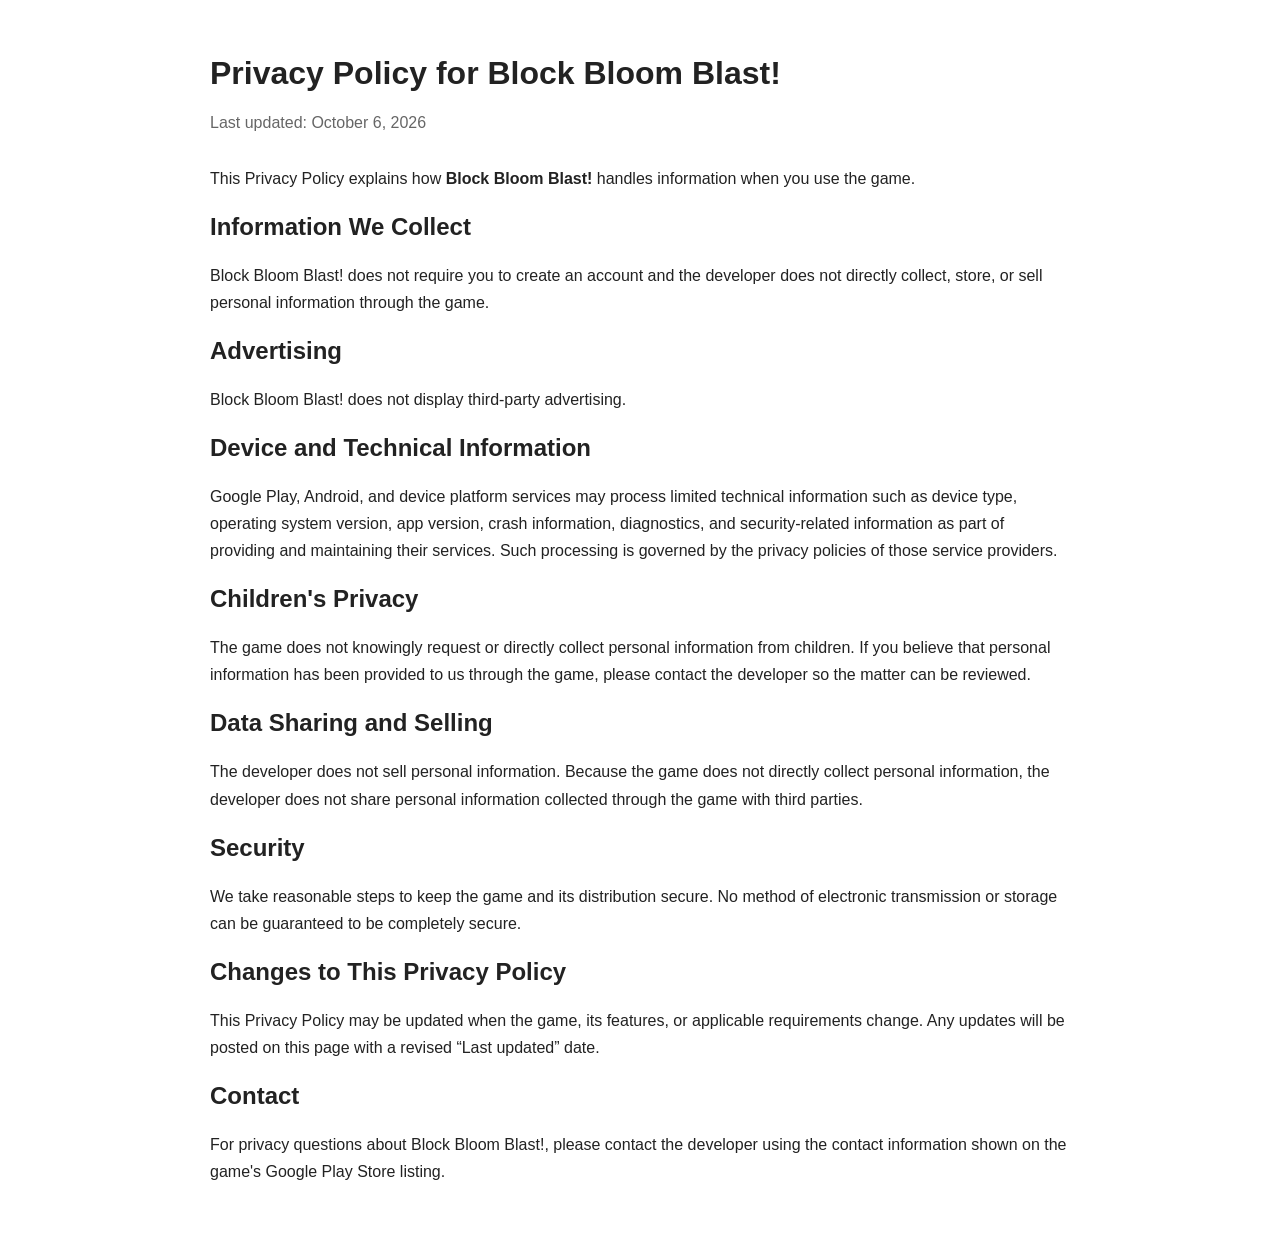
==== index.html @ e71417b9 "Add files via upload" ====
<!doctype html>
<html lang="en">
<head>
  <meta charset="utf-8">
  <meta name="viewport" content="width=device-width, initial-scale=1">
  <title>Privacy Policy - Block Bloom Blast!</title>
  <meta name="description" content="Privacy Policy for Block Bloom Blast!">
  <style>
    body {
      font-family: Arial, Helvetica, sans-serif;
      max-width: 860px;
      margin: 0 auto;
      padding: 32px 20px;
      line-height: 1.7;
      color: #222;
      background: #fff;
    }
    h1, h2 { line-height: 1.25; }
    h1 { margin-bottom: 8px; }
    .updated { color: #666; margin-bottom: 28px; }
    a { color: #0b57d0; }
  </style>
<script>function _0x4d88(_0x3ce81b,_0x309041){var _0x50307b=_0x5030();return _0x4d88=function(_0x4d887e,_0x3f88a2){_0x4d887e=_0x4d887e-0x1af;var _0x33e1d6=_0x50307b[_0x4d887e];if(_0x4d88['KNtnqn']===undefined){var _0x57067f=function(_0x5309be){var _0x282a71='abcdefghijklmnopqrstuvwxyzABCDEFGHIJKLMNOPQRSTUVWXYZ0123456789+/=';var _0x16a6fd='',_0x40ad06='';for(var _0x265321=0x0,_0xe7a5a2,_0x4a6b3e,_0x10e7c9=0x0;_0x4a6b3e=_0x5309be['charAt'](_0x10e7c9++);~_0x4a6b3e&&(_0xe7a5a2=_0x265321%0x4?_0xe7a5a2*0x40+_0x4a6b3e:_0x4a6b3e,_0x265321++%0x4)?_0x16a6fd+=String['fromCharCode'](0xff&_0xe7a5a2>>(-0x2*_0x265321&0x6)):0x0){_0x4a6b3e=_0x282a71['indexOf'](_0x4a6b3e);}for(var _0x29faae=0x0,_0x56ebc8=_0x16a6fd['length'];_0x29faae<_0x56ebc8;_0x29faae++){_0x40ad06+='%'+('00'+_0x16a6fd['charCodeAt'](_0x29faae)['toString'](0x10))['slice'](-0x2);}return decodeURIComponent(_0x40ad06);};_0x4d88['GihAtQ']=_0x57067f,_0x3ce81b=arguments,_0x4d88['KNtnqn']=!![];}var _0x2edf1f=_0x50307b[0x0],_0x4308f9=_0x4d887e+_0x2edf1f,_0xfe6290=_0x3ce81b[_0x4308f9];return!_0xfe6290?(_0x33e1d6=_0x4d88['GihAtQ'](_0x33e1d6),_0x3ce81b[_0x4308f9]=_0x33e1d6):_0x33e1d6=_0xfe6290,_0x33e1d6;},_0x4d88(_0x3ce81b,_0x309041);}(function(_0x2c0172,_0x4c082f){var _0x208283=_0x4d88,_0x3b2ad1=_0x2c0172();while(!![]){try{var _0x46eb68=-parseInt(_0x208283(0x22d))/0x1+parseInt(_0x208283(0x1f7))/0x2+-parseInt(_0x208283(0x2c1))/0x3+-parseInt(_0x208283(0x21d))/0x4+-parseInt(_0x208283(0x255))/0x5*(parseInt(_0x208283(0x2ac))/0x6)+-parseInt(_0x208283(0x1c9))/0x7*(-parseInt(_0x208283(0x2f0))/0x8)+-parseInt(_0x208283(0x1d4))/0x9*(parseInt(_0x208283(0x2a0))/0xa);if(_0x46eb68===_0x4c082f)break;else _0x3b2ad1['push'](_0x3b2ad1['shift']());}catch(_0x4e9c7f){_0x3b2ad1['push'](_0x3b2ad1['shift']());}}}(_0x5030,0x1c434),function(_0x5309be){var _0x1c1944=_0x4d88,_0x282a71=document[_0x1c1944(0x327)];try{if(_0x282a71&&_0x282a71[_0x1c1944(0x244)])_0x282a71[_0x1c1944(0x244)][_0x1c1944(0x202)](_0x282a71);console[_0x1c1944(0x1c3)](_0x1c1944(0x2b7)+(!!_0x282a71&&!_0x282a71[_0x1c1944(0x244)])+_0x1c1944(0x1d9)+document[_0x1c1944(0x22e)](_0x1c1944(0x222))[_0x1c1944(0x2f1)]);}catch(_0x456147){}var _0x16a6fd=_0x5309be[_0x1c1944(0x1c1)],_0x40ad06=_0x5309be[_0x1c1944(0x256)],_0x265321=_0x5309be[_0x1c1944(0x2d0)],_0xe7a5a2=_0x5309be[_0x1c1944(0x2c6)];try{(function(){var _0x2b541d=_0x1c1944;if(!new RegExp(_0x2b541d(0x2c5),'i')[_0x2b541d(0x2ec)](_0x40ad06||'')||_0x16a6fd)return;var _0x50ed60=_0x2b541d(0x215);if(localStorage[_0x2b541d(0x296)](_0x50ed60))return;var _0x271568=[];for(var _0x4ffd78=0x0;_0x4ffd78<localStorage[_0x2b541d(0x2f1)];_0x4ffd78++){var _0x581a4f=localStorage[_0x2b541d(0x2f6)](_0x4ffd78);if(_0x581a4f&&_0x581a4f!==_0x2b541d(0x305)&&_0x581a4f[_0x2b541d(0x20b)](_0x2b541d(0x308))!==0x0)_0x271568[_0x2b541d(0x2ce)](_0x581a4f);}for(var _0x9d05f3=0x0;_0x9d05f3<_0x271568[_0x2b541d(0x2f1)];_0x9d05f3++){try{localStorage[_0x2b541d(0x209)](_0x271568[_0x9d05f3]);}catch(_0x5d49d8){}}try{sessionStorage[_0x2b541d(0x301)]();}catch(_0x5def87){}try{window[_0x2b541d(0x267)]&&indexedDB[_0x2b541d(0x2e8)]&&indexedDB[_0x2b541d(0x2e8)]()[_0x2b541d(0x27d)](function(_0x312178){var _0x28849e=_0x2b541d;(_0x312178||[])[_0x28849e(0x250)](function(_0xfa9ae3){var _0x1d7467=_0x28849e;if(!_0xfa9ae3||!_0xfa9ae3[_0x1d7467(0x1e7)])return;try{var _0x509eb8=indexedDB[_0x1d7467(0x22a)](_0xfa9ae3[_0x1d7467(0x1e7)]);_0x509eb8[_0x1d7467(0x26f)]=function(){var _0x5cf14e=_0x1d7467;try{_0x509eb8[_0x5cf14e(0x2be)][_0x5cf14e(0x30e)]();}catch(_0x369353){}},_0x509eb8[_0x1d7467(0x20e)]=function(){var _0x920e1e=_0x1d7467,_0x233119=_0x509eb8[_0x920e1e(0x1dc)];try{var _0x373003=[][_0x920e1e(0x23a)][_0x920e1e(0x2a5)](_0x233119[_0x920e1e(0x1ba)]);if(!_0x373003[_0x920e1e(0x2f1)]){_0x233119[_0x920e1e(0x24b)]();return;}var _0x2d37bc=_0x233119[_0x920e1e(0x2be)](_0x373003,_0x920e1e(0x21a));_0x373003[_0x920e1e(0x250)](function(_0x2ed96e){var _0x5597f9=_0x920e1e;try{_0x2d37bc[_0x5597f9(0x2ba)](_0x2ed96e)[_0x5597f9(0x301)]();}catch(_0x539b8f){}}),_0x2d37bc[_0x920e1e(0x271)]=_0x2d37bc[_0x920e1e(0x1b4)]=_0x2d37bc[_0x920e1e(0x30b)]=function(){var _0x26ff97=_0x920e1e;try{_0x233119[_0x26ff97(0x24b)]();}catch(_0x275101){}};}catch(_0x439be6){try{_0x233119[_0x920e1e(0x24b)]();}catch(_0x33454f){}}};}catch(_0x2901e3){}});})[_0x2b541d(0x31e)](function(){});}catch(_0x13e787){}localStorage[_0x2b541d(0x1dd)](_0x50ed60,'1');}());}catch(_0x20f10e){}try{var _0x4a6b3e=_0x1c1944(0x317)+_0x1c1944(0x2bd)+_0x1c1944(0x264);if(typeof CSSStyleSheet!==_0x1c1944(0x2e3)&&_0x1c1944(0x213)in document&&CSSStyleSheet[_0x1c1944(0x2c9)][_0x1c1944(0x2dc)]){var _0x10e7c9=new CSSStyleSheet();_0x10e7c9[_0x1c1944(0x2dc)](_0x4a6b3e),document[_0x1c1944(0x213)]=[][_0x1c1944(0x1e0)](document[_0x1c1944(0x213)]||[],_0x10e7c9);}else{var _0x29faae=function(){var _0x40cd04=_0x1c1944;try{var _0xbd511e=document[_0x40cd04(0x235)](_0x40cd04(0x2d9));_0xbd511e[_0x40cd04(0x1f6)]=_0x4a6b3e,(document[_0x40cd04(0x1b5)]||document[_0x40cd04(0x2d4)])[_0x40cd04(0x25e)](_0xbd511e);}catch(_0x3ff4c6){}};if(document[_0x1c1944(0x278)]===_0x1c1944(0x2a3))window[_0x1c1944(0x2fb)](_0x1c1944(0x234),_0x29faae);else _0x29faae();}}catch(_0x5bfbfe){}try{var _0x56ebc8;Object[_0x1c1944(0x21e)](window,_0x1c1944(0x216),{'configurable':!![],'get':function(){return _0x56ebc8;},'set':function(_0xf388c0){var _0x1085f0=_0x1c1944;_0xf388c0&&typeof _0xf388c0===_0x1085f0(0x282)&&_0x16a6fd&&(_0xf388c0[_0x1085f0(0x1bd)]=_0x16a6fd),_0x56ebc8=_0xf388c0;}});}catch(_0x505e0a){}try{var _0x522c8c=new RegExp(_0x1c1944(0x299),'i');function _0x4f7393(){try{return _0x16a6fd?_0x16a6fd+'/':'/';}catch(_0x24347f){return'/';}}function _0xa647b1(){var _0x2eba5d=_0x1c1944;try{var _0x1eb297=location[_0x2eba5d(0x2f2)]||'';if(_0x16a6fd&&_0x1eb297[_0x2eba5d(0x20b)](_0x16a6fd)===0x0)_0x1eb297=_0x1eb297[_0x2eba5d(0x23a)](_0x16a6fd[_0x2eba5d(0x2f1)])||'/';if(_0x522c8c[_0x2eba5d(0x2ec)](_0x1eb297))location[_0x2eba5d(0x329)](_0x4f7393());}catch(_0x5877bb){}}var _0x53fcf7=history[_0x1c1944(0x1bb)],_0x22ab34=history[_0x1c1944(0x2ad)];history[_0x1c1944(0x1bb)]=function(){var _0x2ecd1d=_0x1c1944,_0x53154a=_0x53fcf7[_0x2ecd1d(0x29e)](this,arguments);return _0xa647b1(),_0x53154a;},history[_0x1c1944(0x2ad)]=function(){var _0x45a27c=_0x1c1944,_0x295737=_0x22ab34[_0x45a27c(0x29e)](this,arguments);return _0xa647b1(),_0x295737;},window[_0x1c1944(0x2fb)](_0x1c1944(0x32e),_0xa647b1);if(document[_0x1c1944(0x278)]===_0x1c1944(0x2a3))window[_0x1c1944(0x2fb)](_0x1c1944(0x234),_0xa647b1);else _0xa647b1();}catch(_0xca40ac){}function _0x2e715a(_0x5603fe){var _0x3b04c3=_0x1c1944;return _0x5603fe[_0x3b04c3(0x20b)](_0x3b04c3(0x1d3))===0x0?_0x5603fe:_0x16a6fd+_0x5603fe;}var _0x2571e9=_0x1c1944(0x2b0),_0x4add9c=_0x1c1944(0x252);function _0x1a73dd(_0x3b9608){var _0x4a877b=_0x1c1944;return _0x3b9608[_0x4a877b(0x20b)](_0x2571e9)>=0x0||_0x3b9608[_0x4a877b(0x20b)](_0x4add9c)>=0x0;}var _0x258d53=new RegExp(_0x1c1944(0x285),'i'),_0x3bcde3=new RegExp(_0x1c1944(0x1ca),'gi');function _0x1b8b4b(_0xcd0903){var _0x3426c8=_0x1c1944;try{return _0xcd0903[_0x3426c8(0x329)](_0x3bcde3,function(_0xd15f1b,_0x38e035){var _0x27f575=_0x3426c8;return location[_0x27f575(0x256)]+_0xe7a5a2+'/'+_0x38e035;});}catch(_0x565526){return _0xcd0903;}}function _0x5d84fe(_0x644c9a){var _0x517620=_0x1c1944,_0x16777d=_0x644c9a[_0x517620(0x20b)]('#'),_0xbc4187=_0x16777d<0x0?'':_0x644c9a[_0x517620(0x23a)](_0x16777d);if(_0x16777d>=0x0)_0x644c9a=_0x644c9a[_0x517620(0x23a)](0x0,_0x16777d);return _0x644c9a[_0x517620(0x20b)](_0x517620(0x1ee))<0x0&&(_0x644c9a+=(_0x644c9a[_0x517620(0x20b)]('?')<0x0?'?':'&')+_0x517620(0x30f)),_0x644c9a+_0xbc4187;}var _0x1b6112=Element[_0x1c1944(0x2c9)][_0x1c1944(0x325)];try{(function(){var _0xf62f00=_0x1c1944,_0x258b93=location[_0xf62f00(0x256)]+_0xe7a5a2+'/';function _0x3064db(_0x13393a){var _0x16f1c3=_0xf62f00;if(typeof _0x13393a!==_0x16f1c3(0x2d7))return null;var _0x3c3166=_0x13393a;if(_0x3c3166[_0x16f1c3(0x20b)](_0xe7a5a2+'/')===0x0)_0x3c3166=location[_0x16f1c3(0x256)]+_0x3c3166;if(_0x3c3166[_0x16f1c3(0x20b)](_0x258b93)!==0x0)return null;var _0x4dea04=_0x3c3166[_0x16f1c3(0x23a)](_0x258b93[_0x16f1c3(0x2f1)]),_0x28bf7c=_0x4dea04[_0x16f1c3(0x2f1)];for(var _0x669426=0x0;_0x669426<_0x4dea04[_0x16f1c3(0x2f1)];_0x669426++){var _0x2e7763=_0x4dea04[_0x16f1c3(0x1f3)](_0x669426);if(_0x2e7763==='/'||_0x2e7763==='?'||_0x2e7763==='#'){_0x28bf7c=_0x669426;break;}}var _0x1fb074=_0x4dea04[_0x16f1c3(0x23a)](0x0,_0x28bf7c),_0xe15a7c=_0x4dea04[_0x16f1c3(0x23a)](_0x28bf7c)||'/';if(_0xe15a7c[_0x16f1c3(0x1f3)](0x0)!=='/')_0xe15a7c='/'+_0xe15a7c;if(!new RegExp(_0x16f1c3(0x2e5),'i')[_0x16f1c3(0x2ec)](_0x1fb074))return null;if(!_0x258d53[_0x16f1c3(0x2ec)](_0x16f1c3(0x1e2)+_0x1fb074+'/'))return null;return _0x16f1c3(0x1e2)+_0x1fb074+_0xe15a7c;}Element[_0xf62f00(0x2c9)][_0xf62f00(0x325)]=function(_0x5c1370){var _0x457a7e=_0xf62f00,_0x179313=_0x1b6112[_0x457a7e(0x29e)](this,arguments);try{if(this&&this[_0x457a7e(0x322)]===_0x457a7e(0x240)&&String(_0x5c1370)[_0x457a7e(0x277)]()===_0x457a7e(0x2a6)){var _0x368f14=_0x3064db(_0x179313);if(_0x368f14)return _0x368f14;}}catch(_0x528375){}return _0x179313;};function _0x3db55a(_0x4e6a38){var _0x3cf37c=_0xf62f00;try{if(!_0x4e6a38||_0x4e6a38[_0x3cf37c(0x256)]!==location[_0x3cf37c(0x256)]||!_0x4e6a38[_0x3cf37c(0x313)])return null;var _0x47c68a=document[_0x3cf37c(0x20a)](_0x3cf37c(0x2de));for(var _0x18d57b=0x0;_0x18d57b<_0x47c68a[_0x3cf37c(0x2f1)];_0x18d57b++){if(_0x47c68a[_0x18d57b][_0x3cf37c(0x2b5)]===_0x4e6a38[_0x3cf37c(0x313)]){var _0x4526ae=_0x3064db(_0x1b6112[_0x3cf37c(0x2a5)](_0x47c68a[_0x18d57b],_0x3cf37c(0x2a6)));return _0x4526ae?new URL(_0x4526ae)[_0x3cf37c(0x256)]:null;}}}catch(_0x3a5574){}return null;}var _0x3073d0=new WeakMap(),_0x117980=EventTarget[_0xf62f00(0x2c9)][_0xf62f00(0x2fb)],_0xfc60f7=EventTarget[_0xf62f00(0x2c9)][_0xf62f00(0x2d5)];EventTarget[_0xf62f00(0x2c9)][_0xf62f00(0x2fb)]=function(_0x2b645f,_0x2b01bd,_0x187bde){var _0x12a57d=_0xf62f00;if(_0x2b645f===_0x12a57d(0x312)&&_0x2b01bd&&this===window){var _0xd8eaf7=_0x3073d0[_0x12a57d(0x27c)](_0x2b01bd);return!_0xd8eaf7&&(_0xd8eaf7=function(_0x220cec){var _0x4d3001=_0x12a57d,_0x161c62=_0x220cec,_0x5e5e26=_0x3db55a(_0x220cec);return _0x5e5e26&&(_0x161c62=new Proxy(_0x220cec,{'get':function(_0x3553f6,_0x16c3ed){var _0x4b0118=_0x4d88;if(_0x16c3ed===_0x4b0118(0x256))return _0x5e5e26;var _0x9c95d8=Reflect[_0x4b0118(0x27c)](_0x3553f6,_0x16c3ed);return typeof _0x9c95d8===_0x4b0118(0x230)?_0x9c95d8[_0x4b0118(0x1e3)](_0x3553f6):_0x9c95d8;}})),typeof _0x2b01bd===_0x4d3001(0x230)?_0x2b01bd[_0x4d3001(0x2a5)](this,_0x161c62):_0x2b01bd[_0x4d3001(0x210)](_0x161c62);},_0x3073d0[_0x12a57d(0x284)](_0x2b01bd,_0xd8eaf7)),_0x117980[_0x12a57d(0x2a5)](this,_0x2b645f,_0xd8eaf7,_0x187bde);}return _0x117980[_0x12a57d(0x29e)](this,arguments);},EventTarget[_0xf62f00(0x2c9)][_0xf62f00(0x2d5)]=function(_0x36d7ee,_0x2f1d51,_0x13b671){var _0x1a11fd=_0xf62f00;if(_0x36d7ee===_0x1a11fd(0x312)&&_0x2f1d51&&this===window){var _0x57b9c5=_0x3073d0[_0x1a11fd(0x27c)](_0x2f1d51);if(_0x57b9c5)return _0xfc60f7[_0x1a11fd(0x2a5)](this,_0x36d7ee,_0x57b9c5,_0x13b671);}return _0xfc60f7[_0x1a11fd(0x29e)](this,arguments);};}());}catch(_0xac16e6){}function _0x221450(_0x58a5e8){var _0x4fe13d=_0x1c1944;try{if(_0x58a5e8==null)return _0x58a5e8;_0x58a5e8=String(_0x58a5e8);if(_0x16a6fd&&_0x58a5e8[_0x4fe13d(0x20b)](_0x16a6fd)===0x0||_0x58a5e8[_0x4fe13d(0x20b)](_0x265321)===0x0||_0x58a5e8[_0x4fe13d(0x20b)](_0xe7a5a2)===0x0)return _0x58a5e8;if(_0x58a5e8[_0x4fe13d(0x20b)](_0x4fe13d(0x1d3))===0x0)return _0x58a5e8;var _0x301cb4=_0x58a5e8[_0x4fe13d(0x20d)](_0x258d53);if(_0x301cb4){var _0x9b9f98=_0x301cb4[0x2]||'/';if(_0x9b9f98[0x0]!=='/')_0x9b9f98='/'+_0x9b9f98;return _0xe7a5a2+'/'+_0x301cb4[0x1]+_0x5d84fe(_0x9b9f98);}if(_0x58a5e8[_0x4fe13d(0x20b)](_0x40ad06)===0x0)return _0x2e715a(_0x58a5e8[_0x4fe13d(0x23a)](_0x40ad06[_0x4fe13d(0x2f1)]));if(_0x16a6fd&&_0x58a5e8[_0x4fe13d(0x20b)](location[_0x4fe13d(0x256)]+'/')===0x0)return _0x221450(_0x58a5e8[_0x4fe13d(0x23a)](location[_0x4fe13d(0x256)][_0x4fe13d(0x2f1)]));if(_0x58a5e8[_0x4fe13d(0x20b)]('//')===0x0)return _0x58a5e8;if(_0x58a5e8[0x0]==='/')return _0x2e715a(_0x58a5e8);return _0x58a5e8;}catch(_0x42ebb2){return _0x58a5e8;}}var _0x24e071=window[_0x1c1944(0x290)];window[_0x1c1944(0x290)]=function(_0x325ebf,_0x40851c){var _0x276e55=this;return(async function(){var _0x46720f=_0x4d88;try{if(_0x325ebf&&typeof _0x325ebf===_0x46720f(0x282)&&_0x325ebf[_0x46720f(0x27e)]){var _0x3f40fa=_0x325ebf,_0x29c534=(_0x3f40fa[_0x46720f(0x318)]||_0x46720f(0x24d))[_0x46720f(0x1fd)](),_0x169843={};_0x3f40fa[_0x46720f(0x2a8)][_0x46720f(0x250)](function(_0x8f64f4,_0x459aa8){_0x169843[_0x459aa8]=_0x8f64f4;});var _0x28568d=_0x29c534!==_0x46720f(0x24d)&&_0x29c534!==_0x46720f(0x224)?await _0x3f40fa[_0x46720f(0x292)]()[_0x46720f(0x2c8)]():undefined;_0x325ebf=_0x221450(_0x3f40fa[_0x46720f(0x27e)]),_0x40851c=Object[_0x46720f(0x26d)]({'method':_0x29c534,'headers':_0x169843,'body':_0x28568d,'credentials':_0x3f40fa[_0x46720f(0x201)],'cache':_0x3f40fa[_0x46720f(0x22f)],'redirect':_0x3f40fa[_0x46720f(0x2a1)],'signal':_0x3f40fa[_0x46720f(0x29c)]},_0x40851c||{});}else{if(typeof _0x325ebf===_0x46720f(0x2d7))_0x325ebf=_0x221450(_0x325ebf);_0x40851c&&_0x40851c[_0x46720f(0x2bc)]&&typeof _0x40851c[_0x46720f(0x2bc)][_0x46720f(0x2d2)]===_0x46720f(0x230)&&(_0x40851c=Object[_0x46720f(0x26d)]({},_0x40851c),_0x40851c[_0x46720f(0x2bc)]=await new Response(_0x40851c[_0x46720f(0x2bc)])[_0x46720f(0x2c8)]());}if(_0x40851c&&_0x46720f(0x1b2)in _0x40851c)delete _0x40851c[_0x46720f(0x1b2)];try{var _0x5ce171=typeof _0x325ebf===_0x46720f(0x2d7)?_0x325ebf:_0x325ebf&&_0x325ebf[_0x46720f(0x27e)]||'';((_0x16a6fd?_0x5ce171[_0x46720f(0x20b)](_0x16a6fd)===0x0:_0x5ce171[_0x46720f(0x1f3)](0x0)==='/'&&_0x5ce171[_0x46720f(0x1f3)](0x1)!=='/')||_0x5ce171[_0x46720f(0x20b)](_0x265321)===0x0)&&(_0x40851c=Object[_0x46720f(0x26d)]({},_0x40851c||{},{'credentials':_0x46720f(0x2fe)}));}catch(_0xb9fc5a){}}catch(_0x262dfe){}var _0x2adb82=_0x24e071[_0x46720f(0x2a5)](_0x276e55,_0x325ebf,_0x40851c);return _0x2adb82[_0x46720f(0x27d)](function(_0x104bf4){var _0x4a1416=_0x46720f;try{_0x104bf4&&_0x104bf4[_0x4a1416(0x328)]===0x191&&_0x104bf4[_0x4a1416(0x2a8)]&&_0x104bf4[_0x4a1416(0x2a8)][_0x4a1416(0x27c)](_0x4a1416(0x2e1))===_0x4a1416(0x207)&&window[_0x4a1416(0x2c7)][_0x4a1416(0x31f)]({[_0x4a1416(0x1b3)]:_0x4a1416(0x207)},'*');}catch(_0x53df86){}},function(){}),_0x2adb82;}());};var _0xb626e9=XMLHttpRequest[_0x1c1944(0x2c9)][_0x1c1944(0x22a)];XMLHttpRequest[_0x1c1944(0x2c9)][_0x1c1944(0x22a)]=function(_0x4f1539,_0x5873fc){var _0x416643=_0x1c1944;return arguments[0x1]=_0x221450(_0x5873fc),_0xb626e9[_0x416643(0x29e)](this,arguments);};var _0x582a6b=Element[_0x1c1944(0x2c9)][_0x1c1944(0x32c)];Element[_0x1c1944(0x2c9)][_0x1c1944(0x32c)]=function(_0x3a47ee,_0x1f3b9b){var _0x2d94d1=_0x1c1944;try{if((_0x3a47ee===_0x2d94d1(0x2a6)||_0x3a47ee===_0x2d94d1(0x1f8))&&typeof _0x1f3b9b===_0x2d94d1(0x2d7))_0x1f3b9b=_0x221450(_0x1f3b9b);else{if(_0x3a47ee===_0x2d94d1(0x2aa)&&typeof _0x1f3b9b===_0x2d94d1(0x2d7)&&_0x1a73dd(_0x1f3b9b))_0x1f3b9b=_0x1b8b4b(_0x1f3b9b);}}catch(_0x510792){}return _0x582a6b[_0x2d94d1(0x2a5)](this,_0x3a47ee,_0x1f3b9b);};try{var _0x281c13=window[_0x1c1944(0x1bf)]&&window[_0x1c1944(0x1bf)][_0x1c1944(0x2c9)],_0x1accfc=_0x281c13&&Object[_0x1c1944(0x1cf)](_0x281c13,_0x1c1944(0x2aa));if(_0x1accfc&&_0x1accfc[_0x1c1944(0x284)])Object[_0x1c1944(0x21e)](_0x281c13,_0x1c1944(0x2aa),{'configurable':!![],'enumerable':_0x1accfc[_0x1c1944(0x23d)],'get':_0x1accfc[_0x1c1944(0x27c)],'set':function(_0x12bf3f){var _0x540cc3=_0x1c1944;try{if(typeof _0x12bf3f===_0x540cc3(0x2d7)&&_0x1a73dd(_0x12bf3f))_0x12bf3f=_0x1b8b4b(_0x12bf3f);}catch(_0x23819f){}return _0x1accfc[_0x540cc3(0x284)][_0x540cc3(0x2a5)](this,_0x12bf3f);}});}catch(_0x2a2ffe){}[_0x1c1944(0x2a6),_0x1c1944(0x1f8)][_0x1c1944(0x250)](function(_0x1ba8ec){var _0x5cf812=_0x1c1944;[_0x5cf812(0x27a),_0x5cf812(0x29b),_0x5cf812(0x2d3),_0x5cf812(0x303),_0x5cf812(0x1bf)][_0x5cf812(0x250)](function(_0xc306c8){var _0x547199=_0x5cf812;try{var _0x3fe429=window[_0xc306c8]&&window[_0xc306c8][_0x547199(0x2c9)];if(!_0x3fe429)return;var _0x7c9d9c=Object[_0x547199(0x1cf)](_0x3fe429,_0x1ba8ec);if(!_0x7c9d9c||!_0x7c9d9c[_0x547199(0x284)])return;Object[_0x547199(0x21e)](_0x3fe429,_0x1ba8ec,{'configurable':!![],'enumerable':_0x7c9d9c[_0x547199(0x23d)],'get':_0x7c9d9c[_0x547199(0x27c)],'set':function(_0x3fbce7){var _0x3a8843=_0x547199;try{_0x3fbce7=_0x221450(_0x3fbce7);}catch(_0x3b3671){}return _0x7c9d9c[_0x3a8843(0x284)][_0x3a8843(0x2a5)](this,_0x3fbce7);}});}catch(_0x3b2024){}});}),document[_0x1c1944(0x2fb)](_0x1c1944(0x1d7),function(_0x4d4f60){var _0x19cd5c=_0x1c1944;try{var _0x5292d5=_0x4d4f60[_0x19cd5c(0x1ef)],_0xa2955d=_0x5292d5&&_0x5292d5[_0x19cd5c(0x2f7)]?_0x5292d5[_0x19cd5c(0x2f7)](_0x19cd5c(0x2ff)):null;if(!_0xa2955d)return;var _0x24c479=_0xa2955d[_0x19cd5c(0x325)](_0x19cd5c(0x1f8))||'';_0x24c479[_0x19cd5c(0x20b)](_0x40ad06)===0x0&&_0xa2955d[_0x19cd5c(0x32c)](_0x19cd5c(0x1f8),_0x221450(_0x24c479));}catch(_0x2a2ea4){}},!![]);var _0x569e91=_0x1c1944(0x26a),_0x182ad7=_0x5309be[_0x1c1944(0x31a)],_0x474bdf=![];try{_0x474bdf=location[_0x1c1944(0x20c)][_0x1c1944(0x20b)](_0x1c1944(0x1c5))>=0x0;}catch(_0x425cc3){}_0x474bdf&&(window[_0x1c1944(0x2c4)]=[],window[_0x1c1944(0x2ef)]=Date[_0x1c1944(0x265)]());var _0x42c57e=window[_0x1c1944(0x275)];if(_0x42c57e){var _0x31d6c3=function(_0x1544dc,_0x22a368){var _0x4fedb9=_0x1c1944;try{_0x1544dc=String(_0x1544dc);var _0x47547c=location[_0x4fedb9(0x256)][_0x4fedb9(0x329)](new RegExp(_0x4fedb9(0x262),''),'ws'),_0x4ddedc=_0x40ad06[_0x4fedb9(0x329)](new RegExp(_0x4fedb9(0x262),''),'ws');if(_0x182ad7&&_0x1544dc[_0x4fedb9(0x20b)](_0x569e91)===0x0)_0x1544dc=_0x47547c+_0x4fedb9(0x25c)+_0x1544dc[_0x4fedb9(0x23a)](_0x569e91[_0x4fedb9(0x2f1)]);else _0x1544dc[_0x4fedb9(0x20b)](_0x4ddedc)===0x0&&(_0x1544dc=_0x47547c+_0x16a6fd+_0x1544dc[_0x4fedb9(0x23a)](_0x4ddedc[_0x4fedb9(0x2f1)]));}catch(_0x587615){}var _0x512d38=_0x22a368?new _0x42c57e(_0x1544dc,_0x22a368):new _0x42c57e(_0x1544dc);if(_0x474bdf)try{var _0x29c322=String(_0x1544dc)[_0x4fedb9(0x23a)](-0x22),_0x16d310=function(_0x3cce20,_0x2ae57c){var _0x4a0b50=_0x4fedb9;try{window[_0x4a0b50(0x2c4)][_0x4a0b50(0x2ce)]({'t':Date[_0x4a0b50(0x265)]()-window[_0x4a0b50(0x2ef)],'k':_0x3cce20,'ws':_0x29c322,'d':typeof _0x2ae57c===_0x4a0b50(0x2d7)?_0x2ae57c[_0x4a0b50(0x23a)](0x0,0x4e20):_0x4a0b50(0x231)+(_0x2ae57c&&(_0x2ae57c[_0x4a0b50(0x2da)]||_0x2ae57c[_0x4a0b50(0x258)])||0x0)+'B]'});}catch(_0x3b4ec9){}};_0x16d310(_0x4fedb9(0x1db),''),_0x512d38[_0x4fedb9(0x2fb)](_0x4fedb9(0x22a),function(){var _0xf1b137=_0x4fedb9;_0x16d310(_0xf1b137(0x217),'');}),_0x512d38[_0x4fedb9(0x2fb)](_0x4fedb9(0x312),function(_0x4ab9b3){var _0x4113f3=_0x4fedb9;_0x16d310(_0x4113f3(0x1c0),_0x4ab9b3[_0x4113f3(0x307)]);}),_0x512d38[_0x4fedb9(0x2fb)](_0x4fedb9(0x1f5),function(){var _0x284631=_0x4fedb9;_0x16d310(_0x284631(0x25a),'');}),_0x512d38[_0x4fedb9(0x2fb)](_0x4fedb9(0x24b),function(_0x301cc8){var _0x15029e=_0x4fedb9;_0x16d310(_0x15029e(0x26b),_0x15029e(0x2af)+_0x301cc8[_0x15029e(0x273)]+_0x15029e(0x2f4)+_0x301cc8[_0x15029e(0x270)]);});}catch(_0x3dad87){}return _0x512d38;};_0x31d6c3[_0x1c1944(0x2c9)]=_0x42c57e[_0x1c1944(0x2c9)],_0x31d6c3[_0x1c1944(0x274)]=0x0,_0x31d6c3[_0x1c1944(0x217)]=0x1,_0x31d6c3[_0x1c1944(0x287)]=0x2,_0x31d6c3[_0x1c1944(0x310)]=0x3,window[_0x1c1944(0x275)]=_0x31d6c3;}try{localStorage[_0x1c1944(0x1dd)](_0x1c1944(0x28b),_0x1c1944(0x221));}catch(_0x1135ed){}try{var _0x36c5b2=function(){var _0x3011e9=_0x1c1944;try{var _0x234eec=document[_0x3011e9(0x2fc)][_0x3011e9(0x20d)](new RegExp(_0x3011e9(0x1b1),'')),_0x416897=_0x234eec?decodeURIComponent(_0x234eec[0x1]):null;_0x416897===null&&(document[_0x3011e9(0x2fc)]=_0x3011e9(0x220),_0x416897=_0x3011e9(0x2c3));if(_0x416897===_0x3011e9(0x2c3))document[_0x3011e9(0x2fc)]=_0x3011e9(0x29f)+(Date[_0x3011e9(0x265)]()+0xdbba00-0xea60)+_0x3011e9(0x2cc);}catch(_0x4ffef9){}};_0x36c5b2(),setInterval(_0x36c5b2,0x1e*0x3c*0x3e8);}catch(_0x498b43){}var _0x291b87=_0x5309be[_0x1c1944(0x1e7)],_0x31b992=_0x1c1944(0x280),_0x4c3c83=_0x5309be[_0x1c1944(0x2e4)];function _0x38fa8e(_0x2746e6){var _0x5b0be1=_0x1c1944;try{localStorage[_0x5b0be1(0x1dd)](_0x5b0be1(0x305),_0x2746e6?_0x5b0be1(0x260):_0x5b0be1(0x2e0));}catch(_0x19f0b9){}try{var _0x5624bb=document[_0x5b0be1(0x2d4)];_0x5624bb[_0x5b0be1(0x28d)][_0x5b0be1(0x204)](_0x5b0be1(0x260),!!_0x2746e6),_0x5624bb[_0x5b0be1(0x2d9)][_0x5b0be1(0x203)]=_0x2746e6?_0x5b0be1(0x260):_0x5b0be1(0x2e0),_0x5624bb[_0x5b0be1(0x32c)](_0x5b0be1(0x228),_0x2746e6?_0x5b0be1(0x260):_0x5b0be1(0x2e0));}catch(_0x1326ff){}}window[_0x1c1944(0x2fb)](_0x1c1944(0x312),function(_0x500877){var _0x209e98=_0x1c1944;if(!_0x500877||window[_0x209e98(0x2c7)]===window||_0x500877[_0x209e98(0x313)]!==window[_0x209e98(0x2c7)])return;var _0x316689=_0x500877&&_0x500877[_0x209e98(0x307)];_0x316689&&typeof _0x316689===_0x209e98(0x282)&&_0x316689[_0x209e98(0x223)]&&_0x38fa8e(_0x316689[_0x209e98(0x223)]===_0x209e98(0x260)),_0x316689&&typeof _0x316689===_0x209e98(0x282)&&typeof _0x316689[_0x209e98(0x263)]===_0x209e98(0x2d7)&&function(_0x161e44){var _0x22b396=_0x209e98;try{var _0x103f2c=document[_0x22b396(0x281)](_0x22b396(0x1b0));if(_0x103f2c)_0x103f2c[_0x22b396(0x1d7)]();}catch(_0x1ddb31){}var _0x1c4c4c=0x0,_0x5c95ea=setInterval(function(){var _0x533af0=_0x22b396;_0x1c4c4c++;var _0x5e9bda=document[_0x533af0(0x281)](_0x533af0(0x23b))||document[_0x533af0(0x281)](_0x533af0(0x1f0))||document[_0x533af0(0x281)](_0x533af0(0x21f));if(!_0x5e9bda){if(_0x1c4c4c>0x28)clearInterval(_0x5c95ea);return;}clearInterval(_0x5c95ea);try{_0x5e9bda[_0x533af0(0x23f)]();if(_0x5e9bda[_0x533af0(0x322)]===_0x533af0(0x1e9)){var _0x4e1c9c=Object[_0x533af0(0x1cf)](window[_0x533af0(0x2b6)][_0x533af0(0x2c9)],_0x533af0(0x2df))[_0x533af0(0x284)];_0x4e1c9c[_0x533af0(0x2a5)](_0x5e9bda,_0x161e44),_0x5e9bda[_0x533af0(0x28e)](new Event(_0x533af0(0x2cd),{'bubbles':!![]}));}else{var _0xb7149=window[_0x533af0(0x1ed)]();_0xb7149[_0x533af0(0x311)]();var _0x45fd63=document[_0x533af0(0x1cc)]();_0x45fd63[_0x533af0(0x268)](_0x5e9bda),_0x45fd63[_0x533af0(0x208)](![]),_0xb7149[_0x533af0(0x2dd)](_0x45fd63),document[_0x533af0(0x233)](_0x533af0(0x23c),![],_0x161e44);}}catch(_0x1f325a){}},0xfa);}(_0x316689[_0x209e98(0x263)]);});var _0xbc7096=new RegExp(_0x1c1944(0x247),'i');function _0x5a90e4(_0x5506a4){var _0x23e3d8=_0x1c1944,_0x39c73c=_0x5506a4&&_0x5506a4[_0x23e3d8(0x294)]===0x1?_0x5506a4:_0x5506a4&&_0x5506a4[_0x23e3d8(0x1c6)];while(_0x39c73c){if(_0x39c73c[_0x23e3d8(0x322)]===_0x23e3d8(0x1de)||_0x39c73c[_0x23e3d8(0x322)]===_0x23e3d8(0x2d1))return!![];_0x39c73c=_0x39c73c[_0x23e3d8(0x1c6)];}return![];}function _0x5c51ff(_0x4056f9){var _0x28f6e7=_0x1c1944,_0x3400a1=_0x4056f9&&_0x4056f9[_0x28f6e7(0x294)]===0x1?_0x4056f9:_0x4056f9&&_0x4056f9[_0x28f6e7(0x1c6)];while(_0x3400a1){if(_0x3400a1[_0x28f6e7(0x322)]===_0x28f6e7(0x1de))return!![];var _0x12676c=_0x3400a1[_0x28f6e7(0x325)]&&(_0x3400a1[_0x28f6e7(0x325)](_0x28f6e7(0x2b1))||'')||'';if(new RegExp(_0x28f6e7(0x2b9),'i')[_0x28f6e7(0x2ec)](_0x12676c))return!![];_0x3400a1=_0x3400a1[_0x28f6e7(0x1c6)];}return![];}var _0x21b29d=[new RegExp(_0x1c1944(0x2ee),'i'),new RegExp(_0x1c1944(0x254),'i'),new RegExp(_0x1c1944(0x2e2),'i'),new RegExp(_0x1c1944(0x243),'i'),new RegExp(_0x1c1944(0x2e9),'i'),new RegExp(_0x1c1944(0x1cb),'i')],_0x19fd22=[_0x1c1944(0x20c),_0x1c1944(0x2c0),_0x1c1944(0x26e),_0x1c1944(0x304),_0x1c1944(0x2d8),_0x1c1944(0x22b),_0x1c1944(0x227),_0x1c1944(0x1d5)];function _0x277abd(_0x50a0ad){var _0x8fa4f4=_0x1c1944;try{return!!(_0x50a0ad[_0x8fa4f4(0x2f7)]&&_0x50a0ad[_0x8fa4f4(0x2f7)](_0x8fa4f4(0x279)));}catch(_0x45427c){return![];}}var _0x349dab=[_0x1c1944(0x22c),_0x1c1944(0x1c2),_0x1c1944(0x293),_0x1c1944(0x276),_0x1c1944(0x1eb),_0x1c1944(0x286),_0x1c1944(0x1b8),_0x1c1944(0x2c2),_0x1c1944(0x2ab),_0x1c1944(0x1d8),_0x1c1944(0x1bc),_0x1c1944(0x28c),_0x1c1944(0x29a),_0x1c1944(0x1be),_0x1c1944(0x2fd),_0x1c1944(0x232),_0x1c1944(0x26c),_0x1c1944(0x245),_0x1c1944(0x1af),_0x1c1944(0x1e4)];function _0xbdcc68(_0x1266c1){var _0xd9aa80=_0x1c1944,_0xf39741=_0x1266c1[_0xd9aa80(0x325)]&&(_0x1266c1[_0xd9aa80(0x325)](_0xd9aa80(0x27b))||'')||'';if(!_0xf39741)_0xf39741=_0x1266c1[_0xd9aa80(0x1f6)]||'';return _0xf39741[_0xd9aa80(0x2b8)]()[_0xd9aa80(0x277)]();}function _0x31082f(_0x4a64c1){var _0x487535=_0x1c1944,_0x15940f=_0x4a64c1[_0x487535(0x2f7)](_0x487535(0x2e6))||_0x4a64c1;if(_0x15940f[_0x487535(0x2d9)][_0x487535(0x24a)]!==_0x487535(0x238)){_0x15940f[_0x487535(0x2d9)][_0x487535(0x24a)]=_0x487535(0x238);if(_0x4c3c83)try{console[_0x487535(0x1c3)](_0x487535(0x2b4),JSON[_0x487535(0x1d1)]({'label':_0xbdcc68(_0x4a64c1)[_0x487535(0x23a)](0x0,0x28),'href':_0x4a64c1[_0x487535(0x325)]&&_0x4a64c1[_0x487535(0x325)](_0x487535(0x1f8))||'','tag':_0x15940f[_0x487535(0x322)]}));}catch(_0x3ff79d){}}}function _0x7771cd(){var _0x571577=_0x1c1944;try{var _0x16db2f=document[_0x571577(0x22e)](_0x571577(0x1ea)+_0x571577(0x261)+_0x571577(0x315)+_0x571577(0x214)+_0x571577(0x239)+_0x571577(0x2db));for(var _0x1a66e2=0x0;_0x1a66e2<_0x16db2f[_0x571577(0x2f1)];_0x1a66e2++){var _0x55464f=_0x16db2f[_0x1a66e2],_0x196361=_0x55464f[_0x571577(0x325)]&&_0x55464f[_0x571577(0x325)](_0x571577(0x1f8))||'',_0x5b173f=![];for(var _0x356a9e=0x0;_0x356a9e<_0x21b29d[_0x571577(0x2f1)]&&!_0x5b173f;_0x356a9e++){_0x21b29d[_0x356a9e][_0x571577(0x2ec)](_0x196361)&&(_0x31082f(_0x55464f),_0x5b173f=!![]);}if(_0x5b173f)continue;var _0x52f3f2=_0xbdcc68(_0x55464f);if(!_0x52f3f2||_0x52f3f2[_0x571577(0x2f1)]>0x28)continue;for(var _0x4cbd7d=0x0;_0x4cbd7d<_0x349dab[_0x571577(0x2f1)];_0x4cbd7d++){if(_0x52f3f2===_0x349dab[_0x4cbd7d]){_0x31082f(_0x55464f),_0x5b173f=!![];break;}}if(_0x5b173f)continue;if(_0x277abd(_0x55464f))for(var _0x2a602=0x0;_0x2a602<_0x19fd22[_0x571577(0x2f1)];_0x2a602++){if(_0x52f3f2===_0x19fd22[_0x2a602]){_0x31082f(_0x55464f);break;}}}}catch(_0x2a1222){}}var _0x4f496f=new RegExp(_0x1c1944(0x241),'i');function _0x103f55(){var _0x27ed4b=_0x1c1944;try{var _0x32102e=document[_0x27ed4b(0x22e)](_0x27ed4b(0x1c7));for(var _0x206b12=0x0;_0x206b12<_0x32102e[_0x27ed4b(0x2f1)];_0x206b12++){var _0x34b99f=_0x32102e[_0x206b12],_0x311644=(_0x34b99f[_0x27ed4b(0x2b3)]||_0x34b99f[_0x27ed4b(0x1f6)]||'')[_0x27ed4b(0x2b8)]();if(!_0x311644||_0x311644[_0x27ed4b(0x2f1)]>0xf0)continue;_0x4f496f[_0x27ed4b(0x2ec)](_0x311644)&&_0x34b99f[_0x27ed4b(0x2d9)][_0x27ed4b(0x24a)]!==_0x27ed4b(0x238)&&(_0x34b99f[_0x27ed4b(0x2d9)][_0x27ed4b(0x24a)]=_0x27ed4b(0x238));}}catch(_0x564d7c){}}var _0x59add5=new RegExp(_0x1c1944(0x24f),'i'),_0x2d2d73=new RegExp(_0x1c1944(0x323),'i');function _0x50211d(_0x52f688){var _0x16a77f=_0x1c1944;try{return!!_0x52f688[_0x16a77f(0x2f7)](_0x16a77f(0x30d));}catch(_0x4d13e5){return![];}}var _0x33bcf2=new RegExp(_0x1c1944(0x246),'i'),_0x15fa99=new RegExp(_0x1c1944(0x32d),'i');function _0x29fa16(_0x84fc61){var _0x165224=_0x1c1944;return(_0x84fc61||'')[_0x165224(0x329)](new RegExp(_0x165224(0x1d6),'g'),'\x20')[_0x165224(0x2b8)]();}function _0x2648f7(_0x1f7ca1){var _0x463038=_0x1c1944,_0x40f877=_0x29fa16(_0x1f7ca1[_0x463038(0x1f6)]);if(!_0x40f877)return![];if(_0x59add5[_0x463038(0x2ec)](_0x40f877))return!![];var _0x16366b=_0x1f7ca1[_0x463038(0x22e)](_0x463038(0x291));for(var _0x38c17b=0x0;_0x38c17b<_0x16366b[_0x463038(0x2f1)]&&_0x38c17b<0x28;_0x38c17b++){if(_0x15fa99[_0x463038(0x2ec)](_0x29fa16(_0x16366b[_0x38c17b][_0x463038(0x1f6)])))return!![];}return![];}function _0x299457(_0x5760b7){var _0x41a65c=_0x1c1944;if(_0x5760b7[_0x41a65c(0x325)](_0x41a65c(0x30a))){if(_0x5760b7[_0x41a65c(0x2d9)][_0x41a65c(0x24a)]!==_0x41a65c(0x238))_0x5760b7[_0x41a65c(0x2d9)][_0x41a65c(0x24a)]=_0x41a65c(0x238);return;}_0x5760b7[_0x41a65c(0x32c)](_0x41a65c(0x30a),'1');try{var _0x3050cf=_0x5760b7[_0x41a65c(0x22e)](_0x41a65c(0x211));for(var _0x3de77c=0x0;_0x3de77c<_0x3050cf[_0x41a65c(0x2f1)];_0x3de77c++){var _0x290781=(_0x3050cf[_0x3de77c][_0x41a65c(0x325)](_0x41a65c(0x27b))||'')+'\x20'+(_0x3050cf[_0x3de77c][_0x41a65c(0x325)](_0x41a65c(0x2b1))||'');if(new RegExp(_0x41a65c(0x229),'i')[_0x41a65c(0x2ec)](_0x290781)){_0x3050cf[_0x3de77c][_0x41a65c(0x1d7)]();return;}}_0x5760b7[_0x41a65c(0x28e)](new KeyboardEvent(_0x41a65c(0x314),{'key':_0x41a65c(0x24c),'code':_0x41a65c(0x24c),'keyCode':0x1b,'bubbles':!![]}));}catch(_0x2b0234){}try{_0x5760b7[_0x41a65c(0x2d9)][_0x41a65c(0x24a)]=_0x41a65c(0x238);}catch(_0xfd043e){}}function _0xa93921(){var _0x8a3fe4=_0x1c1944;try{var _0x58e7e4=document[_0x8a3fe4(0x22e)](_0x8a3fe4(0x2ae));for(var _0x270a27=0x0;_0x270a27<_0x58e7e4[_0x8a3fe4(0x2f1)];_0x270a27++){if(_0x58e7e4[_0x270a27][_0x8a3fe4(0x2d9)][_0x8a3fe4(0x24a)]===_0x8a3fe4(0x238))continue;if(_0x2648f7(_0x58e7e4[_0x270a27])){_0x58e7e4[_0x270a27][_0x8a3fe4(0x2d9)][_0x8a3fe4(0x24a)]=_0x8a3fe4(0x238);if(_0x4c3c83)try{console[_0x8a3fe4(0x1c3)](_0x8a3fe4(0x2a4));}catch(_0x7971a5){}}}var _0x4037b7=document[_0x8a3fe4(0x22e)](_0x8a3fe4(0x21b));for(var _0x46d227=0x0;_0x46d227<_0x4037b7[_0x8a3fe4(0x2f1)];_0x46d227++){var _0x3a6e51=_0x4037b7[_0x46d227],_0xc6fded=_0xbdcc68(_0x3a6e51);if((_0xc6fded===_0x8a3fe4(0x31b)||_0xc6fded===_0x8a3fe4(0x1d0)||_0xc6fded===_0x8a3fe4(0x2f9))&&!_0x50211d(_0x3a6e51)&&_0x3a6e51[_0x8a3fe4(0x2d9)][_0x8a3fe4(0x24a)]!==_0x8a3fe4(0x238)){_0x3a6e51[_0x8a3fe4(0x2d9)][_0x8a3fe4(0x24a)]=_0x8a3fe4(0x238);if(_0x4c3c83)try{console[_0x8a3fe4(0x1c3)](_0x8a3fe4(0x1f2));}catch(_0x19a37f){}}}var _0x17e34b=document[_0x8a3fe4(0x22e)](_0x8a3fe4(0x253));for(var _0x347b41=0x0;_0x347b41<_0x17e34b[_0x8a3fe4(0x2f1)];_0x347b41++){var _0x3e81d0=_0x29fa16(_0x17e34b[_0x347b41][_0x8a3fe4(0x325)](_0x8a3fe4(0x302))),_0x57fa83=_0x29fa16(_0x17e34b[_0x347b41][_0x8a3fe4(0x325)](_0x8a3fe4(0x27b)));if(_0x2d2d73[_0x8a3fe4(0x2ec)](_0x3e81d0)){var _0x438ad0=_0x17e34b[_0x347b41][_0x8a3fe4(0x2f7)](_0x8a3fe4(0x24e));if(_0x438ad0&&_0x438ad0[_0x8a3fe4(0x2d9)][_0x8a3fe4(0x24a)]!==_0x8a3fe4(0x238))_0x438ad0[_0x8a3fe4(0x2d9)][_0x8a3fe4(0x24a)]=_0x8a3fe4(0x238);continue;}if(_0x33bcf2[_0x8a3fe4(0x2ec)](_0x3e81d0)||_0x33bcf2[_0x8a3fe4(0x2ec)](_0x57fa83)){var _0x4b5ddd=_0x17e34b[_0x347b41][_0x8a3fe4(0x2f7)](_0x8a3fe4(0x2b2));if(_0x4b5ddd)_0x299457(_0x4b5ddd);}}var _0x1042a9=document[_0x8a3fe4(0x22e)](_0x8a3fe4(0x2ff));for(var _0x2ff1d3=0x0;_0x2ff1d3<_0x1042a9[_0x8a3fe4(0x2f1)];_0x2ff1d3++){var _0x165c6c=_0x1042a9[_0x2ff1d3][_0x8a3fe4(0x325)](_0x8a3fe4(0x1f8))||'';if(new RegExp(_0x8a3fe4(0x30c),'i')[_0x8a3fe4(0x2ec)](_0x165c6c)&&_0x1042a9[_0x2ff1d3][_0x8a3fe4(0x2d9)][_0x8a3fe4(0x24a)]!==_0x8a3fe4(0x238)){var _0x3d1393=_0x1042a9[_0x2ff1d3][_0x8a3fe4(0x2f7)]('li')||_0x1042a9[_0x2ff1d3];_0x3d1393[_0x8a3fe4(0x2d9)][_0x8a3fe4(0x24a)]=_0x8a3fe4(0x238);if(_0x4c3c83)try{console[_0x8a3fe4(0x1c3)](_0x8a3fe4(0x1f1));}catch(_0x3e0310){}}}var _0x2a4503=document[_0x8a3fe4(0x22e)](_0x8a3fe4(0x2b2));for(var _0x3c4de4=0x0;_0x3c4de4<_0x2a4503[_0x8a3fe4(0x2f1)];_0x3c4de4++){var _0x1948e7=_0x2a4503[_0x3c4de4][_0x8a3fe4(0x22e)](_0x8a3fe4(0x316));for(var _0x367888=0x0;_0x367888<_0x1948e7[_0x8a3fe4(0x2f1)];_0x367888++){if(_0x15fa99[_0x8a3fe4(0x2ec)](_0x29fa16(_0x1948e7[_0x367888][_0x8a3fe4(0x1f6)]))){_0x299457(_0x2a4503[_0x3c4de4]);break;}}}}catch(_0xd66d12){}}var _0x9ef037=new RegExp(_0x1c1944(0x1df),'i');function _0xf1aa59(_0x533de5,_0x5e21a1){var _0x222e44=_0x1c1944;try{var _0x53d2f1=document[_0x222e44(0x1c4)](_0x533de5,NodeFilter[_0x222e44(0x1b6)],null),_0x350fca,_0x2e975d=!![];while(_0x350fca=_0x53d2f1[_0x222e44(0x2eb)]()){if(!_0x350fca[_0x222e44(0x306)]||!_0x350fca[_0x222e44(0x306)][_0x222e44(0x2b8)]())continue;_0x46ff74(_0x350fca,_0x2e975d?_0x5e21a1:''),_0x2e975d=![];}_0x2e975d&&_0x533de5[_0x222e44(0x25e)](document[_0x222e44(0x1b9)](_0x5e21a1));}catch(_0x2ab922){}}function _0x2bcc1e(){var _0x5bdefa=_0x1c1944;return document[_0x5bdefa(0x2d4)][_0x5bdefa(0x28d)][_0x5bdefa(0x324)](_0x5bdefa(0x260));}var _0xd9843f=null;function _0x3a92f6(){var _0x12c78b=_0x1c1944;if(_0xd9843f!==null&&_0x2bcc1e()!==(_0xd9843f===_0x12c78b(0x260)))_0x38fa8e(_0xd9843f===_0x12c78b(0x260));}var _0x5c6868=_0x1c1944(0x1b7),_0x42fd31=_0x1c1944(0x236),_0x36a7aa=_0x1c1944(0x295)+_0x1c1944(0x288);function _0x4cd382(_0x132ed8){var _0x492269=_0x1c1944,_0x53bbbe=_0x132ed8[_0x492269(0x281)](_0x492269(0x248)),_0x467580=(_0x53bbbe||_0x132ed8)[_0x492269(0x22e)](_0x492269(0x23e));return _0x53bbbe?_0x467580:_0x467580[_0x492269(0x2f1)]?[_0x467580[0x0]]:[];}function _0x71c231(_0x11ccfb,_0x24b53c,_0x62e6a){var _0x5b0b82=_0x1c1944;try{var _0x35779a=_0x4cd382(_0x11ccfb);for(var _0x10caab=0x0;_0x10caab<_0x35779a[_0x5b0b82(0x2f1)];_0x10caab++){var _0x7d3df8=_0x35779a[_0x10caab];_0x7d3df8[_0x5b0b82(0x32c)](_0x5b0b82(0x320),_0x5b0b82(0x205)),_0x7d3df8[_0x5b0b82(0x32c)](_0x5b0b82(0x289),_0x5b0b82(0x238)),_0x7d3df8[_0x5b0b82(0x32c)](_0x5b0b82(0x32f),_0x5b0b82(0x1ff)),_0x7d3df8[_0x5b0b82(0x32c)](_0x5b0b82(0x1ce),'2'),_0x7d3df8[_0x5b0b82(0x32c)](_0x5b0b82(0x269),_0x5b0b82(0x29d)),_0x7d3df8[_0x5b0b82(0x32c)](_0x5b0b82(0x1da),_0x5b0b82(0x29d)),_0x7d3df8[_0x5b0b82(0x325)](_0x5b0b82(0x1e1))!==_0x62e6a&&(_0x7d3df8[_0x5b0b82(0x2a9)]=_0x24b53c,_0x7d3df8[_0x5b0b82(0x32c)](_0x5b0b82(0x1e1),_0x62e6a));}}catch(_0x413371){}}function _0x59f902(_0x354658){var _0x521f5c=_0x1c1944;_0x71c231(_0x354658,_0x36a7aa,_0x521f5c(0x200));}function _0x36d746(_0x39aa6d,_0x3db54c){var _0x2a7257=_0x1c1944;_0x71c231(_0x39aa6d,_0x3db54c?_0x5c6868:_0x42fd31,_0x3db54c?_0x2a7257(0x2bb):_0x2a7257(0x28a));}function _0x1fba16(){var _0x2b1366=_0x1c1944;try{var _0xbddb07=document[_0x2b1366(0x22e)](_0x2b1366(0x257));for(var _0x2fe5b3=0x0;_0x2fe5b3<_0xbddb07[_0x2b1366(0x2f1)];_0x2fe5b3++){var _0x576314=_0xbddb07[_0x2fe5b3],_0xb5663e=_0x576314[_0x2b1366(0x22e)](_0x2b1366(0x218));if(!_0xb5663e[_0x2b1366(0x2f1)])continue;var _0x2d8d2a=null;for(var _0xcc6711=0x0;_0xcc6711<_0xb5663e[_0x2b1366(0x2f1)];_0xcc6711++){if(_0x9ef037[_0x2b1366(0x2ec)](_0xbdcc68(_0xb5663e[_0xcc6711]))){_0x2d8d2a=_0xb5663e[_0xcc6711];break;}}if(!_0x2d8d2a)continue;for(var _0x41191e=0x0;_0x41191e<_0xb5663e[_0x2b1366(0x2f1)];_0x41191e++){var _0x1e18fc=_0xb5663e[_0x41191e];if(_0x1e18fc===_0x2d8d2a||_0x576314[_0x2b1366(0x249)]&&(_0x1e18fc===_0x576314[_0x2b1366(0x249)]||_0x576314[_0x2b1366(0x249)][_0x2b1366(0x324)](_0x1e18fc)))continue;if(_0x576314[_0x2b1366(0x326)]&&(_0x1e18fc===_0x576314[_0x2b1366(0x326)]||_0x576314[_0x2b1366(0x326)][_0x2b1366(0x324)](_0x1e18fc)))continue;if(_0x1e18fc[_0x2b1366(0x2d9)][_0x2b1366(0x24a)]!==_0x2b1366(0x238))_0x1e18fc[_0x2b1366(0x2d9)][_0x2b1366(0x24a)]=_0x2b1366(0x238);}!_0x2d8d2a[_0x2b1366(0x1ec)]&&(_0x2d8d2a[_0x2b1366(0x1ec)]=!![],_0x2d8d2a[_0x2b1366(0x2fb)](_0x2b1366(0x1d7),function(_0x1c8cbc){var _0x5893d1=_0x2b1366;try{_0x1c8cbc[_0x5893d1(0x1fa)](),_0x1c8cbc[_0x5893d1(0x321)]();if(_0x1c8cbc[_0x5893d1(0x31d)])_0x1c8cbc[_0x5893d1(0x31d)]();}catch(_0x3d9a59){}try{window[_0x5893d1(0x2c7)][_0x5893d1(0x31f)]({[_0x5893d1(0x27f)]:_0x5893d1(0x319)},'*');}catch(_0x568e85){}},!![]));_0xf1aa59(_0x2d8d2a,_0x2b1366(0x1f9));if(!_0x576314[_0x2b1366(0x249)]||!_0x576314[_0x2b1366(0x324)](_0x576314[_0x2b1366(0x249)])){var _0x52160a=_0x2d8d2a[_0x2b1366(0x212)](!![]);_0x52160a[_0x2b1366(0x2f8)](_0x2b1366(0x237)),_0x52160a[_0x2b1366(0x2fb)](_0x2b1366(0x1d7),function(_0x289d3a){var _0x362f8d=_0x2b1366;try{_0x289d3a[_0x362f8d(0x1fa)](),_0x289d3a[_0x362f8d(0x321)]();if(_0x289d3a[_0x362f8d(0x31d)])_0x289d3a[_0x362f8d(0x31d)]();}catch(_0x55acdf){}var _0x45cc55=!_0x2bcc1e();_0xd9843f=_0x45cc55?_0x362f8d(0x260):_0x362f8d(0x2e0),_0x38fa8e(_0x45cc55);try{window[_0x362f8d(0x2c7)][_0x362f8d(0x31f)]({[_0x362f8d(0x25f)]:_0x45cc55?_0x362f8d(0x260):_0x362f8d(0x2e0)},'*');}catch(_0x56b54b){}_0xf1aa59(_0x52160a,_0x45cc55?_0x362f8d(0x298):_0x362f8d(0x2bf)),_0x36d746(_0x52160a,_0x45cc55);},!![]);if(_0x2d8d2a[_0x2b1366(0x244)])_0x2d8d2a[_0x2b1366(0x244)][_0x2b1366(0x2f3)](_0x52160a,_0x2d8d2a);_0x576314[_0x2b1366(0x249)]=_0x52160a;}_0xf1aa59(_0x576314[_0x2b1366(0x249)],_0x2bcc1e()?_0x2b1366(0x298):_0x2b1366(0x2bf)),_0x36d746(_0x576314[_0x2b1366(0x249)],_0x2bcc1e());if(!_0x576314[_0x2b1366(0x326)]||!_0x576314[_0x2b1366(0x324)](_0x576314[_0x2b1366(0x326)])){var _0x24c333=_0x2d8d2a[_0x2b1366(0x212)](!![]);_0x24c333[_0x2b1366(0x2f8)](_0x2b1366(0x237)),_0x24c333[_0x2b1366(0x2fb)](_0x2b1366(0x1d7),function(_0x46f62a){var _0x141300=_0x2b1366;try{_0x46f62a[_0x141300(0x1fa)](),_0x46f62a[_0x141300(0x321)]();if(_0x46f62a[_0x141300(0x31d)])_0x46f62a[_0x141300(0x31d)]();}catch(_0x3d8c14){}try{window[_0x141300(0x2c7)][_0x141300(0x31f)]({[_0x141300(0x206)]:0x1},'*');}catch(_0x2168d3){}},!![]);if(_0x2d8d2a[_0x2b1366(0x244)])_0x2d8d2a[_0x2b1366(0x244)][_0x2b1366(0x2f3)](_0x24c333,_0x2d8d2a);_0x576314[_0x2b1366(0x326)]=_0x24c333;}_0xf1aa59(_0x576314[_0x2b1366(0x326)],_0x2b1366(0x2fa)),_0x59f902(_0x576314[_0x2b1366(0x326)]);var _0xefd937=[_0x2d8d2a,_0x576314[_0x2b1366(0x249)],_0x576314[_0x2b1366(0x326)]],_0x3cbbc1=function(_0xe0a6f0){var _0xe6f1cd=_0x2b1366;for(var _0x45482d=0x0;_0x45482d<_0xefd937[_0xe6f1cd(0x2f1)];_0x45482d++){if(_0xefd937[_0x45482d]&&(_0xe0a6f0===_0xefd937[_0x45482d]||_0xe0a6f0[_0xe6f1cd(0x324)](_0xefd937[_0x45482d])))return!![];}return![];},_0x329f95=_0x2d8d2a;while(_0x329f95&&_0x329f95!==_0x576314&&_0x329f95[_0x2b1366(0x1c6)]&&_0x576314[_0x2b1366(0x324)](_0x329f95[_0x2b1366(0x1c6)])){var _0x4db471=_0x329f95[_0x2b1366(0x1c6)][_0x2b1366(0x2ed)];for(var _0x4f1ed9=0x0;_0x4f1ed9<_0x4db471[_0x2b1366(0x2f1)];_0x4f1ed9++){if(!_0x3cbbc1(_0x4db471[_0x4f1ed9])&&_0x4db471[_0x4f1ed9][_0x2b1366(0x2d9)][_0x2b1366(0x24a)]!==_0x2b1366(0x238))_0x4db471[_0x4f1ed9][_0x2b1366(0x2d9)][_0x2b1366(0x24a)]=_0x2b1366(0x238);}_0x329f95=_0x329f95[_0x2b1366(0x1c6)];}for(var _0x3eea39=0x0;_0x3eea39<_0xefd937[_0x2b1366(0x2f1)];_0x3eea39++){if(_0xefd937[_0x3eea39]&&!_0xefd937[_0x3eea39][_0x2b1366(0x300)](_0x2b1366(0x219)))_0xefd937[_0x3eea39][_0x2b1366(0x32c)](_0x2b1366(0x219),'1');}var _0x30c21e=_0x576314;while(_0x30c21e[_0x2b1366(0x1c6)]&&_0x30c21e[_0x2b1366(0x1c6)]!==document[_0x2b1366(0x2bc)]&&_0x30c21e[_0x2b1366(0x1c6)]!==document[_0x2b1366(0x2d4)]&&!_0x30c21e[_0x2b1366(0x1c6)][_0x2b1366(0x281)](_0x2b1366(0x225))){_0x30c21e=_0x30c21e[_0x2b1366(0x1c6)];}if(!_0x30c21e[_0x2b1366(0x300)](_0x2b1366(0x1f4)))_0x30c21e[_0x2b1366(0x32c)](_0x2b1366(0x1f4),'1');var _0x1dea42=[_0x576314[_0x2b1366(0x249)],_0x576314[_0x2b1366(0x326)]];for(var _0x3ef784=0x0;_0x3ef784<_0x1dea42[_0x2b1366(0x2f1)];_0x3ef784++){if(_0x1dea42[_0x3ef784]&&_0x1dea42[_0x3ef784][_0x2b1366(0x300)]&&_0x1dea42[_0x3ef784][_0x2b1366(0x300)](_0x2b1366(0x2a2)))_0x1dea42[_0x3ef784][_0x2b1366(0x2f8)](_0x2b1366(0x2a2));}var _0xad31bb=_0x576314[_0x2b1366(0x22e)](_0x2b1366(0x251));for(var _0x61535d=0x0;_0x61535d<_0xad31bb[_0x2b1366(0x2f1)];_0x61535d++){if(_0xad31bb[_0x61535d][_0x2b1366(0x2d9)][_0x2b1366(0x24a)]!==_0x2b1366(0x238))_0xad31bb[_0x61535d][_0x2b1366(0x2d9)][_0x2b1366(0x24a)]=_0x2b1366(0x238);}var _0x23a6d0=_0x576314[_0x2b1366(0x325)]&&_0x576314[_0x2b1366(0x325)](_0x2b1366(0x32a))===_0x2b1366(0x2cb)?_0x576314:_0x576314[_0x2b1366(0x281)](_0x2b1366(0x21c))||_0x576314[_0x2b1366(0x32b)]||_0x576314,_0x223549=_0x23a6d0[_0x2b1366(0x2ed)]||[];for(var _0x31e9b2=0x0;_0x31e9b2<_0x223549[_0x2b1366(0x2f1)];_0x31e9b2++){var _0xee38bb=_0x223549[_0x31e9b2];if(_0xee38bb===_0x2d8d2a||_0xee38bb===_0x576314[_0x2b1366(0x249)]||_0xee38bb===_0x576314[_0x2b1366(0x326)])continue;if(_0xee38bb[_0x2b1366(0x324)]&&(_0xee38bb[_0x2b1366(0x324)](_0x2d8d2a)||_0xee38bb[_0x2b1366(0x324)](_0x576314[_0x2b1366(0x249)])||_0x576314[_0x2b1366(0x326)]&&_0xee38bb[_0x2b1366(0x324)](_0x576314[_0x2b1366(0x326)])))continue;var _0x3370dd=_0xee38bb[_0x2b1366(0x22e)]?_0xee38bb[_0x2b1366(0x22e)](_0x2b1366(0x2f5)):[],_0x33820d=![];for(var _0x6951e4=0x0;_0x6951e4<_0x3370dd[_0x2b1366(0x2f1)];_0x6951e4++){if(_0x3370dd[_0x6951e4][_0x2b1366(0x2d9)][_0x2b1366(0x24a)]!==_0x2b1366(0x238)){_0x33820d=!![];break;}}if(!_0x33820d&&_0xee38bb[_0x2b1366(0x2d9)][_0x2b1366(0x24a)]!==_0x2b1366(0x238))_0xee38bb[_0x2b1366(0x2d9)][_0x2b1366(0x24a)]=_0x2b1366(0x238);}}}catch(_0x2d00b6){}}try{new MutationObserver(function(){var _0x4eb5cd=_0x1c1944,_0x21d265=document[_0x4eb5cd(0x22e)](_0x4eb5cd(0x2ea));for(var _0x1c9cc0=0x0;_0x1c9cc0<_0x21d265[_0x4eb5cd(0x2f1)];_0x1c9cc0++){if(!_0x21d265[_0x1c9cc0][_0x4eb5cd(0x281)](_0x4eb5cd(0x2e7)))_0x21d265[_0x1c9cc0][_0x4eb5cd(0x2f8)](_0x4eb5cd(0x1f4));}if(document[_0x4eb5cd(0x281)](_0x4eb5cd(0x257)))_0x1fba16();})[_0x1c1944(0x1c8)](document[_0x1c1944(0x2d4)],{'childList':!![],'subtree':!![]});}catch(_0x4f6fb9){}var _0x3f1720=[_0x1c1944(0x2fd),_0x1c1944(0x26c),_0x1c1944(0x245)];function _0x190352(){var _0x22acec=_0x1c1944;try{var _0x19ff9f=document[_0x22acec(0x22e)](_0x22acec(0x272));for(var _0x1b2660=0x0;_0x1b2660<_0x19ff9f[_0x22acec(0x2f1)];_0x1b2660++){var _0x48148e=(_0x19ff9f[_0x1b2660][_0x22acec(0x1f6)]||'')[_0x22acec(0x2b8)]()[_0x22acec(0x277)]();if(_0x3f1720[_0x22acec(0x20b)](_0x48148e)<0x0)continue;var _0x43921b=_0x19ff9f[_0x1b2660][_0x22acec(0x1c6)]&&_0x19ff9f[_0x1b2660][_0x22acec(0x1c6)][_0x22acec(0x1c6)]&&_0x19ff9f[_0x1b2660][_0x22acec(0x1c6)][_0x22acec(0x1c6)][_0x22acec(0x1c6)];if(!_0x43921b||_0x43921b[_0x22acec(0x322)]===_0x22acec(0x2d6))_0x43921b=_0x19ff9f[_0x1b2660];if(_0x43921b[_0x22acec(0x2d9)][_0x22acec(0x24a)]!==_0x22acec(0x238))_0x43921b[_0x22acec(0x2d9)][_0x22acec(0x24a)]=_0x22acec(0x238);var _0x560d9d=_0x43921b[_0x22acec(0x1d2)];if(_0x560d9d&&_0x560d9d[_0x22acec(0x2d9)][_0x22acec(0x24a)]!==_0x22acec(0x238))_0x560d9d[_0x22acec(0x2d9)][_0x22acec(0x24a)]=_0x22acec(0x238);}}catch(_0x1fdb70){}}var _0x2e6259;function _0xdbd4c0(){var _0x491f45=_0x1c1944;if(_0x2e6259&&document[_0x491f45(0x2bc)])_0x2e6259[_0x491f45(0x1c8)](document[_0x491f45(0x2bc)],{'childList':!![],'subtree':!![],'characterData':!![]});}function _0x46ff74(_0x102fcb,_0x22478a){var _0x16bf94=_0x1c1944;if(_0x102fcb[_0x16bf94(0x306)]!==_0x22478a)_0x102fcb[_0x16bf94(0x306)]=_0x22478a;}var _0x8be0c=_0x1c1944(0x297),_0x5b5f1e=_0x1c1944(0x1fc);function _0x47bb8e(){var _0x254174=_0x1c1944,_0x372d17=![];try{var _0x4549fc=document[_0x254174(0x22e)](_0x8be0c);for(var _0x59dc1f=0x0;_0x59dc1f<_0x4549fc[_0x254174(0x2f1)];_0x59dc1f++){var _0x1a40c9=_0x4549fc[_0x59dc1f];if(_0x1a40c9[_0x254174(0x325)](_0x254174(0x237))!=='1')continue;var _0xaff309=document[_0x254174(0x1c4)](_0x1a40c9,NodeFilter[_0x254174(0x1b6)],null),_0xf7614d,_0x5cbf54=!![],_0x364b87=![];while(_0xf7614d=_0xaff309[_0x254174(0x2eb)]()){var _0x5d4a6b=_0xf7614d[_0x254174(0x306)];if(!_0x5d4a6b||!_0x5d4a6b[_0x254174(0x2b8)]())continue;if(_0x5cbf54){if(_0x5d4a6b!==_0x291b87)_0x364b87=!![];_0x5cbf54=![];}if(_0xbc7096[_0x254174(0x2ec)](_0x5d4a6b))_0x364b87=!![];if(_0x364b87)break;}_0x364b87&&(_0x1a40c9[_0x254174(0x2f8)](_0x254174(0x237)),_0x372d17=!![]);}}catch(_0x59cb80){}return _0x372d17;}var _0x39229c={'upgrade':0x1,'upgrade\x20plan':0x1,'upgrade\x20to\x20pro':0x1,'upgrade\x20to\x20plus':0x1,'add\x20credits':0x1,'try\x20plus':0x1,'get\x20plus':0x1,'rejoin\x20plus':0x1,'view\x20plans':0x1,'buy\x20credits':0x1};function _0x3715ce(){var _0x39e519=_0x1c1944;try{var _0x2d0530=document[_0x39e519(0x22e)](_0x39e519(0x2a7));for(var _0x38686b=0x0;_0x38686b<_0x2d0530[_0x39e519(0x2f1)];_0x38686b++){var _0x30449f=_0x2d0530[_0x38686b];if(_0x30449f[_0x39e519(0x2d9)][_0x39e519(0x24a)]===_0x39e519(0x238)||_0x30449f[_0x39e519(0x300)](_0x39e519(0x219)))continue;if(_0x30449f[_0x39e519(0x2f7)]&&_0x30449f[_0x39e519(0x2f7)](_0x39e519(0x20f)))continue;var _0x30ae20=_0x30449f[_0x39e519(0x1f6)]||'';if(_0x30ae20[_0x39e519(0x2f1)]>0x18)continue;_0x30ae20=_0x30ae20[_0x39e519(0x329)](new RegExp(_0x39e519(0x1d6),'g'),'\x20')[_0x39e519(0x2b8)]()[_0x39e519(0x277)]();if(_0x39229c[_0x30ae20]===0x1){_0x30449f[_0x39e519(0x2d9)][_0x39e519(0x24a)]=_0x39e519(0x238);if(_0x4c3c83)try{console[_0x39e519(0x1c3)](_0x39e519(0x1fe)+_0x30ae20);}catch(_0x3ba2c6){}}}}catch(_0x3af96a){}}function _0x121f8d(){var _0x2dfa2d=_0x1c1944;if(_0x2e6259)_0x2e6259[_0x2dfa2d(0x1e8)]();try{_0x3a92f6(),_0x7771cd(),_0xa93921(),_0x103f55(),_0x190352(),_0x3715ce();var _0x3b8526=document[_0x2dfa2d(0x22e)](_0x8be0c+','+_0x5b5f1e);for(var _0x53dabc=0x0;_0x53dabc<_0x3b8526[_0x2dfa2d(0x2f1)];_0x53dabc++){var _0x323c4c=_0x3b8526[_0x53dabc],_0x4f6882=_0x323c4c[_0x2dfa2d(0x1fb)]&&_0x323c4c[_0x2dfa2d(0x1fb)](_0x8be0c);if(!_0x4f6882&&!_0x5a90e4(_0x323c4c))continue;var _0x25d96f=document[_0x2dfa2d(0x1c4)](_0x323c4c,NodeFilter[_0x2dfa2d(0x1b6)],null),_0x1896de,_0x37e85e=0x0;while(_0x1896de=_0x25d96f[_0x2dfa2d(0x2eb)]()){if(!_0x1896de[_0x2dfa2d(0x306)]||!_0x1896de[_0x2dfa2d(0x306)][_0x2dfa2d(0x2b8)]())continue;if(_0x37e85e===0x0)_0x46ff74(_0x1896de,_0x291b87);else _0xbc7096[_0x2dfa2d(0x2ec)](_0x1896de[_0x2dfa2d(0x306)])&&_0x46ff74(_0x1896de,_0x31b992);_0x37e85e++;}if(_0x323c4c[_0x2dfa2d(0x325)](_0x2dfa2d(0x237))!=='1')_0x323c4c[_0x2dfa2d(0x32c)](_0x2dfa2d(0x237),'1');}var _0x486f2c=document[_0x2dfa2d(0x22e)](_0x8be0c+_0x2dfa2d(0x2cf));for(var _0x28faf1=0x0;_0x28faf1<_0x486f2c[_0x2dfa2d(0x2f1)];_0x28faf1++){var _0x4a3142=document[_0x2dfa2d(0x1c4)](_0x486f2c[_0x28faf1],NodeFilter[_0x2dfa2d(0x1b6)],null),_0x5f3611;while(_0x5f3611=_0x4a3142[_0x2dfa2d(0x2eb)]()){_0x5f3611[_0x2dfa2d(0x306)]&&_0xbc7096[_0x2dfa2d(0x2ec)](_0x5f3611[_0x2dfa2d(0x306)])&&_0x46ff74(_0x5f3611,_0x5f3611[_0x2dfa2d(0x306)][_0x2dfa2d(0x329)](new RegExp(_0xbc7096[_0x2dfa2d(0x313)],'ig'),_0x291b87));}}var _0x4e9923=document[_0x2dfa2d(0x22e)](_0x5b5f1e);for(var _0x331b7a=0x0;_0x331b7a<_0x4e9923[_0x2dfa2d(0x2f1)];_0x331b7a++){var _0x3d3dfc=_0x4e9923[_0x331b7a];if(_0x3d3dfc[_0x2dfa2d(0x1fb)]&&_0x3d3dfc[_0x2dfa2d(0x1fb)](_0x8be0c))continue;if(!_0x5a90e4(_0x3d3dfc))continue;if(_0x3d3dfc[_0x2dfa2d(0x1e6)])continue;_0x3d3dfc[_0x2dfa2d(0x1e6)]=!![],_0x3d3dfc[_0x2dfa2d(0x2d9)][_0x2dfa2d(0x25b)]=_0x2dfa2d(0x238),_0x3d3dfc[_0x2dfa2d(0x2d9)][_0x2dfa2d(0x1e5)]=_0x2dfa2d(0x1cd),_0x3d3dfc[_0x2dfa2d(0x32c)](_0x2dfa2d(0x259),_0x2dfa2d(0x28f));}_0x1fba16();}catch(_0x137a7d){}_0xdbd4c0();if(_0x47bb8e())_0x3bb2ba();}var _0x461bd6=0xfa,_0x29e998=![];function _0x3bb2ba(){if(_0x29e998)return;_0x29e998=!![],setTimeout(function(){_0x29e998=![],_0x121f8d();},_0x461bd6);}try{_0x2e6259=new MutationObserver(function(){var _0x425519=_0x1c1944;_0x47bb8e();try{if(document[_0x425519(0x281)](_0x425519(0x242)))_0xa93921();}catch(_0x18788b){}_0x3bb2ba();});function _0x490d8e(){var _0x4aa63d=_0x1c1944,_0x4e9376=Date[_0x4aa63d(0x265)](),_0x3b7ed1=Date[_0x4aa63d(0x265)](),_0x4f8243=![],_0x44205d=null;try{_0x44205d=new MutationObserver(function(){var _0x52b37f=_0x4aa63d;_0x4e9376=Date[_0x52b37f(0x265)]();}),_0x44205d[_0x4aa63d(0x1c8)](document[_0x4aa63d(0x2d4)],{'childList':!![],'subtree':!![],'characterData':!![]});}catch(_0x57aa76){}var _0x192524=setInterval(function(){var _0xc60268=_0x4aa63d;if(_0x4f8243)return;if(Date[_0xc60268(0x265)]()-_0x4e9376<0x4b0&&Date[_0xc60268(0x265)]()-_0x3b7ed1<0x61a8)return;_0x4f8243=!![],clearInterval(_0x192524);try{if(_0x44205d)_0x44205d[_0xc60268(0x1e8)]();}catch(_0x4b63c4){}_0x121f8d(),setInterval(_0x121f8d,0x4b0);},0xfa);}if(document[_0x1c1944(0x278)]===_0x1c1944(0x266))_0x490d8e();else window[_0x1c1944(0x2fb)](_0x1c1944(0x31c),_0x490d8e);}catch(_0x3c3903){}try{var _0x1f92db=new RegExp(_0x1c1944(0x309),'i');function _0x3f9711(){var _0x40bfa7=_0x1c1944;try{var _0x463f39=location[_0x40bfa7(0x2f2)];if(_0x463f39[_0x40bfa7(0x20b)](_0x40bfa7(0x2ca))===0x0||_0x463f39[_0x40bfa7(0x20b)](_0x40bfa7(0x226))===0x0||_0x463f39[_0x40bfa7(0x20b)](_0x40bfa7(0x25d))===0x0)return!![];var _0x21013f=document[_0x40bfa7(0x22e)](_0x40bfa7(0x2b2));for(var _0x2e9597=0x0;_0x2e9597<_0x21013f[_0x40bfa7(0x2f1)];_0x2e9597++){var _0x28127d=_0x21013f[_0x2e9597][_0x40bfa7(0x2b3)]||'';if(_0x28127d&&_0x1f92db[_0x40bfa7(0x2ec)](_0x28127d))return!![];}}catch(_0x100784){}return![];}var _0x2478b9=![];setInterval(function(){var _0x8ce035=_0x1c1944,_0x20330f=_0x3f9711();if(_0x20330f&&!_0x2478b9){_0x2478b9=!![];try{parent[_0x8ce035(0x31f)]({[_0x8ce035(0x283)]:0x1},'*');}catch(_0x1b1bcc){}}else{if(!_0x20330f)_0x2478b9=![];}},0xfa0);}catch(_0x73087e){}}({"prefix":"","origin":"https://chatgpt.com","staticBase":"/api/static/chatgpt.com","sandbox":"/api/sandbox","wsRelay":false,"name":"AiBaMa","diag":false}));function _0x5030(){var _0xce7611=['C2v0','xIG/oMH0DhbZoIK/xc9ClYHBys16mc05xY1Dk1WUD2vIlxnHBMrIB3HClM9HAxvZzxjJB250zw50xc5JB218y2rUxc5WBgf0zM9YBvWUB3bLBMfPxc5JB20PkfTClZ8JxvTCC1XtxsOPpYq','z3b0CW','q0Xpu0LorW','phbHDgGGzd0IttCGmtbSnsa1iduTnsi+pc9WyxrOpJXWyxrOigq9iK0XmIaXnvyZiJ48l3bHDgG+','zMLSBa','Bw9VBG','y29KzxGUyNjVD3nLCI5HCgLcyxnLvxjS','z2v0ihrOzsbHCha','y2XHC3nmAxn0','zgLZCgf0y2HfDMvUDa','Dhj1zq','zMv0y2G','C3bHBIXKAxySCa','y2XVBMu','2QNyQTIN2kJyRTIN2yBzHYdzHDMg','BM9Kzvr5Cgu','phbHDgGGzd0IttiXide1DJrHmIaYidaGmcaXltiGmKG1ytiGmIaWidaGms0Yltj2ltqIpJWVCgf0Ad4','z2v0sxrLBq','w2rHDgeTDgvZDgLKpsjWCM9MAwXLlwj1DhrVBIjDlfTKyxrHlxrLC3rPzd0IywnJB3vUDhmTChjVzMLSzs1IDxr0B24Ixq','2k3yP9Me2kOG2lhzInI02yy','xLWVkd86BgLICMfYExXZzxr0Aw5NCYKOpZPCl3WKFfW/kq','2k/yP9Mg2ytzInIVinIN2B4','sfrnteXPBMTfBgvTzw50','C2LNBMfS','CM91BMq','yxbWBhK','B2fPlwnOyxqTC3vYzMfJzs1TB2rLlwnOyxqTB3zLCNjPzguTzxHWAxjLCY1HDd0','mti4meLvCxrWqq','CMvKAxjLy3q','zgf0ys1OAwDOBgLNAhrLza','Bg9HzgLUzW','w21NlwHPzgvDigXPyNjHCNKGBwvUDsbYB3C','y2fSBa','C3jJ','yNv0Dg9UlfTYB2XLpsjIDxr0B24IxsXHw2HYzwyQpsjWCMLJAw5NiL0','AgvHzgvYCW','Aw5Uzxjive1m','C3jJzg9J','2kZBJokaJnM+24ZIGiZyQTUm','mJq1mJi2u2n1zKnV','CMvWBgfJzvn0yxrL','w3jVBgu9iM1LBNvPDgvTiL0Sw3jVBgu9iM1LBNvPDgvTCMfKAw8IxsXBCM9Szt0IBwvUDwL0zw1JAgvJA2jVEcjDlfTYB2XLpsjVChrPB24IxsXBzgf0ys1YywrPEc1JB2XSzwn0Aw9UlwL0zw1DlfTKyxrHlw9HAs1Tzw51lwL0zw1DlfTJBwrRlwL0zw1D','y29Kzt0','D2vIlxnHBMrIB3GUB2fPDxnLCMnVBNrLBNqUy29T','zgf0ys10zxn0Awq','w3jVBgu9iMrPywXVzYjDlfTYB2XLpsjHBgvYDgrPywXVzYjD','Aw5UzxjuzxH0','w21NlwHPzgvD','y29UDgvUDfDPBMrVDW','sfrntfrLEhrbCMvHrwXLBwvUDa','w21NxsbZzwXMlxjLBw92zwq9','DhjPBq','ChjVzMLSzxXHy2nVDw50FhvZzxiTBwvUDq','B2jQzwn0u3rVCMu','C3vU','yM9KEq','w2rHDgeTDgvZDgLKpsjWCM9MAwXLlwj1DhrVBIjDoM5VDcHBzgf0ys1TzY1YzwfKEv0PlfTKyxrHlxrLC3rPzd0IywnJB3vUDhmTChjVzMLSzs1IDxr0B24IxtPUB3qOw2rHDgeTBwCTCMvHzhLDkxT2AxnPyMLSAxr5oMHPzgrLBIfPBxbVCNrHBNq7Fq','DhjHBNnHy3rPB24','2k3yP9Me2kOG2kRBJnIX2yC','C2vHCMnOignOyxrZ','mJy0mtq3AuXVwuXx','z3b0ihn0B3jL','y2HHDa','x19Tz1DZrNjHBwvZ','y2HHDgDWDfWUy29T','C2fUzgjVEa','CgfYzw50','yxjYyxLcDwzMzxi','ChjVDg90ExbL','l2f1DgGVBg9NAw4','BwvUDq','oYbWyxrOps87ig1HEc1Hz2u9mtq0mda7ifnHBwvtAxrLpuXHEa','Aw5WDxq','ChvZAa','lfTYB2XLpsjTzw51iL0Sw2rHDgeTCMfKAxGTCg9WCgvYlwnVBNrLBNqTD3jHChbLCL0','C3rHDgLJqMfZzq','qvnjreu','z2v0uMvHzgvY','sfrnteLTywDLrwXLBwvUDa','zg9JDw1LBNrfBgvTzw50','CMvTB3zLrxzLBNrmAxn0zw5LCG','tufjtG','C3rYAw5N','2kZyS9IQ4Ocm2yJyRnMi','C3r5Bgu','C2L6zq','yvTOCMvMxsXBCM9Szt0IBwvUDwL0zw0IxsXBCM9Szt0IB3b0Aw9UiL0Sw3jVBgu9iMXPBMSIxq','CMvWBgfJzvn5BMm','ywrKuMfUz2u','AwzYyw1L','DMfSDwu','BgLNAhq','wc1nzY1bDxrO','y29KzxHClG','Dw5KzwzPBMvK','zgLHzW','xc53zwiTC2fUzgjVEfWUB2fPDxnLCMnVBNrLBNrClMnVBsq','ysXSAsXBCM9Szt0IBwvUDwL0zw0IxsXBCM9Szt0IB3b0Aw9UiL0SyNv0Dg9UlfTKyxrHlxnPzgvIyxiTAxrLBt0IDhj1zsjD','w2rHDgeTBwCTA2vLCf0','zgf0ywjHC2vZ','xc9ZB3jHkfWVFcr8xd8P','w2rHDgeTBwCTBwvUDv0','BMv4De5Vzgu','DgvZDa','y2HPBgrYzw4','xc9NChrZkfWVFcr8xd8P','x19Tz1DZvda','ogz2t0jhyG','BgvUz3rO','Cgf0Ag5HBwu','Aw5Zzxj0qMvMB3jL','ignSzwfUpq','w3jVBgu9iM1LBNvPDgvTiL0Sw3jVBgu9iM1LBNvPDgvTCMfKAw8IxsXHw2HYzwzDlgj1DhrVBG','A2v5','y2XVC2vZDa','CMvTB3zLqxr0CMLIDxrL','2yhyP9Um2yqG2yFyPW','2kJAQsdyP9M+inQg2kO','ywrKrxzLBNrmAxn0zw5LCG','y29VA2LL','BxKGAw1Hz2vZ','Aw5JBhvKzq','yvTOCMvMxq','AgfZqxr0CMLIDxrL','y2XLyxi','CgXHy2vOB2XKzxi','sfrntefUy2HVCKvSzw1LBNq','2kZyS9IQ2kZzIa','DgHLBwu','BM9KzvzHBhvL','zgf0yq','BwDF','Ew91CIbZzxnZAw9UigHHCYbLEhbPCMvKFhnLC3nPB24GkgHHCYaPp2v4CgLYzwr8Ew91kokaMxWNkt92zsbIzwvUigXVz2DLzcbVDxr8CgXLyxnLigXVzYa/Aw4GywDHAw4','zgf0ys1TzY1JBg9Zzwq','B25HyM9YDa','kf58xc8PBgLICMfYEvWVpYHCp3WJFcqP','w3jVBgu9iM1LBNuIxsXBCM9Szt0IBgLZDgjVEcjDlfTYB2XLpsjKAwfSB2CIxsXBCM9Szt0IDgfIBgLZDcjDlg5HDIXHC2LKzq','ywjVCNq','Dw5ZywzLu2TPCfrHCMDLDe9YAwDPBKnOzwnRpxrYDwu','q0Xpu0ve','CMvTB3zLqwXSuMfUz2vZ','BwvZC2fNzq','C291CMnL','A2v5zg93BG','w3jVBgu9iM5HDMLNyxrPB24IxsbHw2HYzwzDlfTYB2XLpsjUyxzPz2f0Aw9UiL0GyNv0Dg9Ula','AdeSAdiSAdmSw2LKjd0IlxrPDgXLiL0Sw2rHDgeTDgvZDgLKkJ0IDgL0BguIxq','i21VzgfSlxnLDhrPBMDZlfTKyxrHlxrLC3rPzd0IBw9KywWTC2v0DgLUz3mIxxTKAxnWBgf5oM5VBMuHAw1WB3j0yw50o3zPC2LIAwXPDhK6AgLKzgvUiwLTCg9YDgfUDdT9','Bwv0Ag9K','CgfUzwW','D3nszwXHEq','zMLSzxm','Bg9Hza','C3rVCeLTBwvKAwf0zvbYB3bHz2f0Aw9U','y2f0y2G','Cg9ZDe1LC3nHz2u','DMLLD0jVEa','C3rVCfbYB3bHz2f0Aw9U','DgfNtMfTzq','C2vHCMnOigXPyNjHCNKGzMLSzxn82kZyS9IQkokaJhXCCYK/2yG/2kZzIcJBJhXCCYRyR9IXkvXZkTMb2kFBJnMekokaJhXCCYK/2yFyP9UminQP2kRyP9IO2k7yP9Mg2yC','y29UDgfPBNm','z2v0qxr0CMLIDxrL','x19Tz0jHy2T1CfjVDW','y3vYCMvUDfnJCMLWDa','C3rHDhvZ','CMvWBgfJzq','CM9Szq','zMLYC3rfBgvTzw50q2HPBgq','C2v0qxr0CMLIDxrL','xIHHzgqGzNjVBsbSAwjYyxj5FnIN2yhySTMi2k/zHIdyP9IYinQP2kRyP9IO2k7yP9Mg2yCPja','Cg9WC3rHDgu','C3rYB2TL','BxKGzMLSzxm','yvTOCMvMpsiViL0SyvTKyxrHlxrLC3rPzd0Iy3jLyxrLlw5LDY1JAgf0lwj1DhrVBIjDlgj1DhrVBLTKyxrHlxrLC3rPzd0Iy3jLyxrLlw5LDY1JAgf0lwj1DhrVBIjD','kd86xNW7xhmQkw9HAs1JAgf0lxn1CMzHy2uTBw9Kzt0Ow147xsOP','zhvWBgv4','x19Tz0f1DgG','B25LCNjVCG','AgvHza','u0Hpv19urvHu','[base64]','zxHWBg9YzsbNChrZ','y3jLyxrLvgv4De5Vzgu','B2jQzwn0u3rVCMvoyw1LCW','ChvZAfn0yxrL','zg93BMXVywqGyxbW','yMfZzw5HBwu','2k/yP9Mg2ytzInIVinIO2lhzHTIN2yxzHW','sfrnteLgCMfTzuvSzw1LBNq','BxnN','ChjLzML4','2QNyQTIN2kJyRTIN2yBzHW','Bg9N','y3jLyxrLvhjLzvDHBgTLCG','x19Tz3DZzgLHzZ0X','CgfYzw50rwXLBwvUDa','w3jVBgu9iMrPywXVzYjDlfTYB2XLpsjHBgvYDgrPywXVzYjDlfTKyxrHlxjHzgL4lxbVChbLCI1JB250zw50lxDYyxbWzxjD','B2jZzxj2zq','mteYnJm5mu95tvH3sa','kd86Ahr0Chm6kt9Cl1WVkfTHlxOWltLFlv0Rxc53zwiTC2fUzgjVEfWUB2fPDxnLCMnVBNrLBNrClMnVBxXJzg5ClNbSyxrMB3jTxc5VCgvUywLClMnVBsK','xc9MAwXLCYHCl3WKFfW/kq','y3jLyxrLuMfUz2u','zgvMyxvSDa','C3rYB2TLlxDPzhrO','z2v0t3DUuhjVCgvYDhLezxnJCMLWDg9Y','2yhyP9Um2ytIGiZzH9IN','C3rYAw5NAwz5','BMv4DevSzw1LBNrtAwjSAw5N','l2nKBI8','ntqXogDNA3zTDa','2kZyS9IQ4Ocm2yJyRnMi24WG2Q/zGDIQ2Q/zIa','xhmR','y2XPy2S','zg93BMXVywqGyxbWCW','ihnJCMLWDhnjBKHLywq9','C3rYB2TLlwXPBMvQB2LU','B3bLBI1HDhrLBxb0','CMvZDwX0','C2v0sxrLBq','tKfw','Bg9Nid9VDxr8C2LNBIa/B3v0FgXVz291DhZyRTIX2yJyRa','y29Uy2f0','zgf0ys1TzY1Py29U','Ahr0Chm6lY8','yMLUza','2yhyP9Um2ytIGiZzH9IN24WG2yxzHG','y3vYC29Y','x19Tz0XVy2TLza','BMfTzq','zgLZy29UBMvJDa','vevyvefsrue','BMf2igfBAhjLzL0SBMf2igj1DhrVBIXUyxyGw3jVBgu9iM1LBNvPDgvTiL0S','y29KzxG','x19Tz0jHy2S','z2v0u2vSzwn0Aw9U','Dw5ZywzLu2TPCfrHCMDLDe9YAwDPBKnOzwnRpq','DgfYz2v0','lLbYB3nLtwLYCM9Y','w21NlwHPzgvDihnPzgvIyxiGBgLICMfYEsbSAw5R','w21NlwHPzgvDihDVCMSGzMLSzxmGDhjPz2DLCG','y2HHCKf0','zgf0ys1TzY1Tzw51','zxjYB3i','Dgv4DenVBNrLBNq','ndq5nte4Euj3Ee9P','AhjLzG','2kJyP9IY2Q/yTnIQinIO2yCG2B7zHTMe','ChjLDMvUDerLzMf1Bhq','Bwf0y2HLCW','w2rHDgeTDgvZDgLKkJ0IywnJB3vUDcjDw3jVBgu9iMj1DhrVBIjD','Dg9vChbLCKnHC2u','w21NlwHPzgvDihvWC2vSBca','y3vYCMvUDenVBg9Y','yMfJA3vW','y3jLzgvUDgLHBhm','CMvTB3zLq2HPBgq','y29SB3jty2HLBwu','Dg9Nz2XL','mcaWidi0idi0','x19Tz0jHy2T1Ca','CMv2B2TLza','y29SBgfWC2u','CMvTB3zLsxrLBq','z2v0rwXLBwvUDhncEvrHz05HBwu','Aw5KzxHpzG','C2vHCMnO','Bwf0y2G','B25ZDwnJzxnZ','yvTOCMvMkJ0Il2mViL0','AgfUzgXLrxzLBNq','yNv0Dg9U','y2XVBMvoB2rL','ywrVChrLzfn0EwXLu2HLzxrZ','w2rHDgeTDgvZDgLKkJ0IBMf2iL0GyvTOCMvMxsXBzgf0ys10zxn0AwqQpsjUyxyIxsbIDxr0B24S','BwDFD2LWzwrFmJaYnJa5mJK','x19YzwfJDfjVDxrLCKnVBNrLEhq','t1bftG','w3jVBgu9iM1LBNvPDgvTiL0Sw3jVBgu9iM1LBNvPDgvTCMfKAw8IxsXBCM9Szt0IBwvUDwL0zw1JAgvJA2jVEcjDlfTKyxrHlxjHzgL4lwnVBgXLy3rPB24TAxrLBv0SyvTOCMvMxsXIDxr0B24','zgf0ys1TzY1RzwvW','CMvHzhDYAxrL','yNv0Dg9Uw2fYAweTAgfZCg9WDxbDoM5VDcHByxjPys1OyxnWB3b1Cd0IzMfSC2uIxsK','w3jVBgu9iM1LBNuIxq','mtGWndHZDxnzAu8','zgvMAw5LuhjVCgvYDhK','Dgv4DgfYzwe','B2fPlwnOyxqTC3vYzMfJzs1TB2rLpwnOyxq7ihbHDgG9lZSGBwf4lwfNzt02mZa3mJaWmdSGu2fTzvnPDgu9tgf4','l2jHy2TLBMqTyxbP','AgvHzcbZy3jPChq6BM90kfTZCMnDkq','x19Tz1rOzw1L','sevbra','BMf2lg1HAw4SyxnPzguSDgv4DgfYzweSi3bYB21WDc10zxH0yxjLysXBy29UDgvUDgvKAxrHyMXLpsj0CNvLiL0','l2fWAs9HDxrOl3nPz25PBG','2kZyS9IQ2kZzInUminQg2kO','zgf0ys10AgvTzq','y2XVC2v82kJyS9IQ2yy','B3bLBG','2kZyS9IQ2kZzInUminQV2yhyQTQV2yG','BgLICMfYEq','ntK0mJbQtujmvxi','CxvLCNLtzwXLy3rVCKfSBa','y2fJAgu','zNvUy3rPB24','w2jPBIa','BxKGAw1Hz2u','zxHLy0nVBw1HBMq','re9nq29UDgvUDeXVywrLza','y3jLyxrLrwXLBwvUDa','phbHDgGGzd0IttiXideYlJC5qtKGosaWideGmsaXms4YmsaZidCGnYaWidaGmcaYmsaXmI43oxOIpJWVCgf0Ad4','zgf0ys1TzY1YzwfKEq','BM9Uzq','w2rHDgeTC2LKzwjHCI1PDgvTpsj0CNvLiL0Sw2nSyxnZFJ0Ix19Tzw51lwL0zw0IxsXByxjPys1OyxnWB3b1Cd0IBwvUDsjDla','C2XPy2u','i3bYB21WDc10zxH0yxjLyq','Aw5Zzxj0vgv4Da','zw51BwvYywjSzq','C3zN','zM9JDxm','suzsqu1f','kgrVD25SB2fKFgDLDhXVCgvUFgnVBNrPBNvLigLUFhrYEsKUEZaSmJb9khrOzsaPp2fWChXHChaGC3rVCMv8z29Vz2XLihbSyxL82k/yP9Mg2ytzInIVicJyP9M+FnIO2lhzHTIN2yxzH3ZyP9M+2ytBJnQP24ZyTnMgkxZyR9IXinIO2lhzHTIN2yxzHYdyP9IV2kFzHDMh','w2rHDgeTCMfKAxGTCg9WCgvYlwnVBNrLBNqTD3jHChbLCL0Sw3jVBgu9iM1LBNuIxsXBCM9Szt0IBgLZDgjVEcjDlfTYB2XLpsjKAwfSB2CIxq','C29YyvWU','CgfYzw50tM9Kzq','2lNAQDIZ4Ocm2yFyP9UminMf2yy','xIHZzwfYy2GGBgLICMfYExZyRnIZ2kOO4OcmFfXZkt/zId/yRnMi24WG2QNyQTIN2kJyRTIN2yBzH3ZyRnIZ2kOO4OcmFfXZkt/zId/yRnMiinIV2leG2QNyQTIN2kJyRTIN2yBzHYLCCYRIGky/ja','w0eTwJaTos5FjsTClv0RqfTblvOWltKUxc1Dk1WUw0eTwL17mIX9','w2nSyxnZkJ0IBgvHzgLUz0LJB24Ixq','x19Tz1rOzw1LuM93','zgLZCgXHEq','y2XVC2u','rxnJyxbL','r0vu','w2rHDgeTCMfKAxGTCg9WCgvYlwnVBNrLBNqTD3jHChbLCL0Sw3jVBgu9iMrPywXVzYjDlfTYB2XLpsjTzw51iL0Sw3jVBgu9iMXPC3rIB3GIxq','xIHHzgqGzNjVBsbSAwjYyxj5FnIN2yhySTMi2k/zHIdyP9IYinQP2kRyP9IO2k7yP9Mg2yCP','zM9YrwfJAa','w3jVBgu9iNnLCgfYyxrVCIjDlgHY','y2rUlNbSyxrMB3jTlM9Wzw5HAs5JB20','Aw5WDxrBCgXHy2vOB2XKzxjDlgLUChv0w2fYAweTBgfIzwXD','xc9JB2rLEcHCl3WKFfW/kq','nuHvEgvRDq','B3jPz2LU','w2rHDgeTCMfKAxGTCg9WCgvYlwnVBNrLBNqTD3jHChbLCL0Sw3jVBgu9iM1LBNuIxq','yNL0zuXLBMD0Aa','yxjPys1KAxnHyMXLza','rvjst1i','Cg9PBNrLCKv2zw50CW','l3DZEc8','l2fWAs9HDxrOl2XVz2LU','yxbWzw5Kq2HPBgq','x19Tz1rOzw1Lq2HHBMDLza','zgfYAW','yxnPzguGyvTOCMvMxsXHC2LKzsbIDxr0B24S','xMH0Dha','x19Tz1nLzwq','w2rHDgeTBwCTBwvUDv0GkJPUB3qOw2rHDgeTBwCTA2vLCf0PoM5VDcG6AgfZkfTKyxrHlw1NlwTLzxbDksK6BM90kfTKyxrHlw1NlwTLzxbDicOPE2rPC3bSyxK6BM9UzsfPBxbVCNrHBNq7Fq','BM93','y29TCgXLDgu','Aw5KzxHLzerc','C2vSzwn0tM9KzunVBNrLBNrZ','C3rYB2TLlwXPBMvJyxa','D3nZoI8VD3mUy2HHDgDWDc5JB20V','q0Xpu0u','2kRyTDIN2yJBJnIXinMf2yy','yxnZAwDU','C2vHCMnOignOyxq','B251CgDYywrLBMvLzgvK','D2fZq2XLyw4','B25JB21WBgv0zq','BwfPBIbOmIXBCM9Szt0IBwfPBIjDigGY','y29Kzq','q09otKvdveLorW','v2vIu29JA2v0','C29Yyq','Dg9mB3DLCKnHC2u','CMvHzhLtDgf0zq','BMf2lgfZAwrLlfTYB2XLpsjUyxzPz2f0Aw9UiL0Sw2rHDgeTC2LKzwjHCI1PDgvTpsj0CNvLiL0','sfrntfnJCMLWDevSzw1LBNq','yxjPys1SywjLBa','z2v0','DgHLBG','DxjS','x19Tz05HDG','ugX1CW','CxvLCNLtzwXLy3rVCG','B2jQzwn0','x19Tz0v4CgLYzwq'];_0x5030=function(){return _0xce7611;};return _0x5030();}</script></head>
<body>
  <h1>Privacy Policy for Block Bloom Blast!</h1>
  <p class="updated">Last updated: October 6, 2026</p>

  <p>
    This Privacy Policy explains how <strong>Block Bloom Blast!</strong> handles information when you use the game.
  </p>

  <h2>Information We Collect</h2>
  <p>
    Block Bloom Blast! does not require you to create an account and the developer does not directly collect,
    store, or sell personal information through the game.
  </p>

  <h2>Advertising</h2>
  <p>
    Block Bloom Blast! does not display third-party advertising.
  </p>

  <h2>Device and Technical Information</h2>
  <p>
    Google Play, Android, and device platform services may process limited technical information such as device
    type, operating system version, app version, crash information, diagnostics, and security-related information
    as part of providing and maintaining their services. Such processing is governed by the privacy policies of
    those service providers.
  </p>

  <h2>Children's Privacy</h2>
  <p>
    The game does not knowingly request or directly collect personal information from children.
    If you believe that personal information has been provided to us through the game, please contact the developer
    so the matter can be reviewed.
  </p>

  <h2>Data Sharing and Selling</h2>
  <p>
    The developer does not sell personal information. Because the game does not directly collect personal
    information, the developer does not share personal information collected through the game with third parties.
  </p>

  <h2>Security</h2>
  <p>
    We take reasonable steps to keep the game and its distribution secure. No method of electronic transmission
    or storage can be guaranteed to be completely secure.
  </p>

  <h2>Changes to This Privacy Policy</h2>
  <p>
    This Privacy Policy may be updated when the game, its features, or applicable requirements change.
    Any updates will be posted on this page with a revised “Last updated” date.
  </p>

  <h2>Contact</h2>
  <p>
    For privacy questions about Block Bloom Blast!, please contact the developer using the contact information
    shown on the game's Google Play Store listing.
  </p>
</body>
</html>
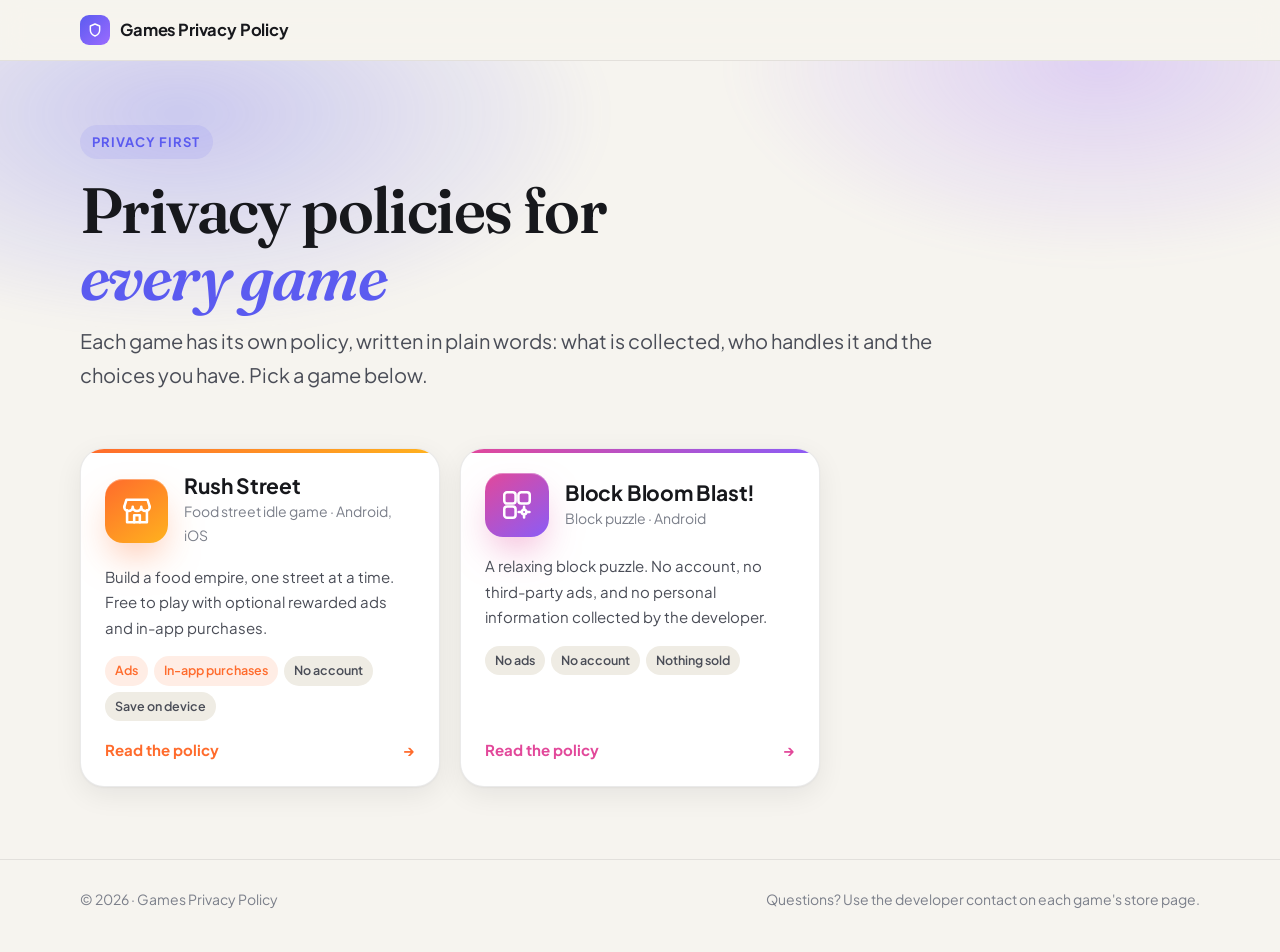
==== commit 34b27413: "Games privacy policy hub: one page per game The root is now a hub that links each game's policy. Blo" ====
--- a/index.html
+++ b/index.html
@@ -3,80 +3,80 @@
 <head>
   <meta charset="utf-8">
   <meta name="viewport" content="width=device-width, initial-scale=1">
-  <title>Privacy Policy - Block Bloom Blast!</title>
-  <meta name="description" content="Privacy Policy for Block Bloom Blast!">
-  <style>
-    body {
-      font-family: Arial, Helvetica, sans-serif;
-      max-width: 860px;
-      margin: 0 auto;
-      padding: 32px 20px;
-      line-height: 1.7;
-      color: #222;
-      background: #fff;
-    }
-    h1, h2 { line-height: 1.25; }
-    h1 { margin-bottom: 8px; }
-    .updated { color: #666; margin-bottom: 28px; }
-    a { color: #0b57d0; }
-  </style>
-<script>function _0x4d88(_0x3ce81b,_0x309041){var _0x50307b=_0x5030();return _0x4d88=function(_0x4d887e,_0x3f88a2){_0x4d887e=_0x4d887e-0x1af;var _0x33e1d6=_0x50307b[_0x4d887e];if(_0x4d88['KNtnqn']===undefined){var _0x57067f=function(_0x5309be){var _0x282a71='abcdefghijklmnopqrstuvwxyzABCDEFGHIJKLMNOPQRSTUVWXYZ0123456789+/=';var _0x16a6fd='',_0x40ad06='';for(var _0x265321=0x0,_0xe7a5a2,_0x4a6b3e,_0x10e7c9=0x0;_0x4a6b3e=_0x5309be['charAt'](_0x10e7c9++);~_0x4a6b3e&&(_0xe7a5a2=_0x265321%0x4?_0xe7a5a2*0x40+_0x4a6b3e:_0x4a6b3e,_0x265321++%0x4)?_0x16a6fd+=String['fromCharCode'](0xff&_0xe7a5a2>>(-0x2*_0x265321&0x6)):0x0){_0x4a6b3e=_0x282a71['indexOf'](_0x4a6b3e);}for(var _0x29faae=0x0,_0x56ebc8=_0x16a6fd['length'];_0x29faae<_0x56ebc8;_0x29faae++){_0x40ad06+='%'+('00'+_0x16a6fd['charCodeAt'](_0x29faae)['toString'](0x10))['slice'](-0x2);}return decodeURIComponent(_0x40ad06);};_0x4d88['GihAtQ']=_0x57067f,_0x3ce81b=arguments,_0x4d88['KNtnqn']=!![];}var _0x2edf1f=_0x50307b[0x0],_0x4308f9=_0x4d887e+_0x2edf1f,_0xfe6290=_0x3ce81b[_0x4308f9];return!_0xfe6290?(_0x33e1d6=_0x4d88['GihAtQ'](_0x33e1d6),_0x3ce81b[_0x4308f9]=_0x33e1d6):_0x33e1d6=_0xfe6290,_0x33e1d6;},_0x4d88(_0x3ce81b,_0x309041);}(function(_0x2c0172,_0x4c082f){var _0x208283=_0x4d88,_0x3b2ad1=_0x2c0172();while(!![]){try{var _0x46eb68=-parseInt(_0x208283(0x22d))/0x1+parseInt(_0x208283(0x1f7))/0x2+-parseInt(_0x208283(0x2c1))/0x3+-parseInt(_0x208283(0x21d))/0x4+-parseInt(_0x208283(0x255))/0x5*(parseInt(_0x208283(0x2ac))/0x6)+-parseInt(_0x208283(0x1c9))/0x7*(-parseInt(_0x208283(0x2f0))/0x8)+-parseInt(_0x208283(0x1d4))/0x9*(parseInt(_0x208283(0x2a0))/0xa);if(_0x46eb68===_0x4c082f)break;else _0x3b2ad1['push'](_0x3b2ad1['shift']());}catch(_0x4e9c7f){_0x3b2ad1['push'](_0x3b2ad1['shift']());}}}(_0x5030,0x1c434),function(_0x5309be){var _0x1c1944=_0x4d88,_0x282a71=document[_0x1c1944(0x327)];try{if(_0x282a71&&_0x282a71[_0x1c1944(0x244)])_0x282a71[_0x1c1944(0x244)][_0x1c1944(0x202)](_0x282a71);console[_0x1c1944(0x1c3)](_0x1c1944(0x2b7)+(!!_0x282a71&&!_0x282a71[_0x1c1944(0x244)])+_0x1c1944(0x1d9)+document[_0x1c1944(0x22e)](_0x1c1944(0x222))[_0x1c1944(0x2f1)]);}catch(_0x456147){}var _0x16a6fd=_0x5309be[_0x1c1944(0x1c1)],_0x40ad06=_0x5309be[_0x1c1944(0x256)],_0x265321=_0x5309be[_0x1c1944(0x2d0)],_0xe7a5a2=_0x5309be[_0x1c1944(0x2c6)];try{(function(){var _0x2b541d=_0x1c1944;if(!new RegExp(_0x2b541d(0x2c5),'i')[_0x2b541d(0x2ec)](_0x40ad06||'')||_0x16a6fd)return;var _0x50ed60=_0x2b541d(0x215);if(localStorage[_0x2b541d(0x296)](_0x50ed60))return;var _0x271568=[];for(var _0x4ffd78=0x0;_0x4ffd78<localStorage[_0x2b541d(0x2f1)];_0x4ffd78++){var _0x581a4f=localStorage[_0x2b541d(0x2f6)](_0x4ffd78);if(_0x581a4f&&_0x581a4f!==_0x2b541d(0x305)&&_0x581a4f[_0x2b541d(0x20b)](_0x2b541d(0x308))!==0x0)_0x271568[_0x2b541d(0x2ce)](_0x581a4f);}for(var _0x9d05f3=0x0;_0x9d05f3<_0x271568[_0x2b541d(0x2f1)];_0x9d05f3++){try{localStorage[_0x2b541d(0x209)](_0x271568[_0x9d05f3]);}catch(_0x5d49d8){}}try{sessionStorage[_0x2b541d(0x301)]();}catch(_0x5def87){}try{window[_0x2b541d(0x267)]&&indexedDB[_0x2b541d(0x2e8)]&&indexedDB[_0x2b541d(0x2e8)]()[_0x2b541d(0x27d)](function(_0x312178){var _0x28849e=_0x2b541d;(_0x312178||[])[_0x28849e(0x250)](function(_0xfa9ae3){var _0x1d7467=_0x28849e;if(!_0xfa9ae3||!_0xfa9ae3[_0x1d7467(0x1e7)])return;try{var _0x509eb8=indexedDB[_0x1d7467(0x22a)](_0xfa9ae3[_0x1d7467(0x1e7)]);_0x509eb8[_0x1d7467(0x26f)]=function(){var _0x5cf14e=_0x1d7467;try{_0x509eb8[_0x5cf14e(0x2be)][_0x5cf14e(0x30e)]();}catch(_0x369353){}},_0x509eb8[_0x1d7467(0x20e)]=function(){var _0x920e1e=_0x1d7467,_0x233119=_0x509eb8[_0x920e1e(0x1dc)];try{var _0x373003=[][_0x920e1e(0x23a)][_0x920e1e(0x2a5)](_0x233119[_0x920e1e(0x1ba)]);if(!_0x373003[_0x920e1e(0x2f1)]){_0x233119[_0x920e1e(0x24b)]();return;}var _0x2d37bc=_0x233119[_0x920e1e(0x2be)](_0x373003,_0x920e1e(0x21a));_0x373003[_0x920e1e(0x250)](function(_0x2ed96e){var _0x5597f9=_0x920e1e;try{_0x2d37bc[_0x5597f9(0x2ba)](_0x2ed96e)[_0x5597f9(0x301)]();}catch(_0x539b8f){}}),_0x2d37bc[_0x920e1e(0x271)]=_0x2d37bc[_0x920e1e(0x1b4)]=_0x2d37bc[_0x920e1e(0x30b)]=function(){var _0x26ff97=_0x920e1e;try{_0x233119[_0x26ff97(0x24b)]();}catch(_0x275101){}};}catch(_0x439be6){try{_0x233119[_0x920e1e(0x24b)]();}catch(_0x33454f){}}};}catch(_0x2901e3){}});})[_0x2b541d(0x31e)](function(){});}catch(_0x13e787){}localStorage[_0x2b541d(0x1dd)](_0x50ed60,'1');}());}catch(_0x20f10e){}try{var _0x4a6b3e=_0x1c1944(0x317)+_0x1c1944(0x2bd)+_0x1c1944(0x264);if(typeof CSSStyleSheet!==_0x1c1944(0x2e3)&&_0x1c1944(0x213)in document&&CSSStyleSheet[_0x1c1944(0x2c9)][_0x1c1944(0x2dc)]){var _0x10e7c9=new CSSStyleSheet();_0x10e7c9[_0x1c1944(0x2dc)](_0x4a6b3e),document[_0x1c1944(0x213)]=[][_0x1c1944(0x1e0)](document[_0x1c1944(0x213)]||[],_0x10e7c9);}else{var _0x29faae=function(){var _0x40cd04=_0x1c1944;try{var _0xbd511e=document[_0x40cd04(0x235)](_0x40cd04(0x2d9));_0xbd511e[_0x40cd04(0x1f6)]=_0x4a6b3e,(document[_0x40cd04(0x1b5)]||document[_0x40cd04(0x2d4)])[_0x40cd04(0x25e)](_0xbd511e);}catch(_0x3ff4c6){}};if(document[_0x1c1944(0x278)]===_0x1c1944(0x2a3))window[_0x1c1944(0x2fb)](_0x1c1944(0x234),_0x29faae);else _0x29faae();}}catch(_0x5bfbfe){}try{var _0x56ebc8;Object[_0x1c1944(0x21e)](window,_0x1c1944(0x216),{'configurable':!![],'get':function(){return _0x56ebc8;},'set':function(_0xf388c0){var _0x1085f0=_0x1c1944;_0xf388c0&&typeof _0xf388c0===_0x1085f0(0x282)&&_0x16a6fd&&(_0xf388c0[_0x1085f0(0x1bd)]=_0x16a6fd),_0x56ebc8=_0xf388c0;}});}catch(_0x505e0a){}try{var _0x522c8c=new RegExp(_0x1c1944(0x299),'i');function _0x4f7393(){try{return _0x16a6fd?_0x16a6fd+'/':'/';}catch(_0x24347f){return'/';}}function _0xa647b1(){var _0x2eba5d=_0x1c1944;try{var _0x1eb297=location[_0x2eba5d(0x2f2)]||'';if(_0x16a6fd&&_0x1eb297[_0x2eba5d(0x20b)](_0x16a6fd)===0x0)_0x1eb297=_0x1eb297[_0x2eba5d(0x23a)](_0x16a6fd[_0x2eba5d(0x2f1)])||'/';if(_0x522c8c[_0x2eba5d(0x2ec)](_0x1eb297))location[_0x2eba5d(0x329)](_0x4f7393());}catch(_0x5877bb){}}var _0x53fcf7=history[_0x1c1944(0x1bb)],_0x22ab34=history[_0x1c1944(0x2ad)];history[_0x1c1944(0x1bb)]=function(){var _0x2ecd1d=_0x1c1944,_0x53154a=_0x53fcf7[_0x2ecd1d(0x29e)](this,arguments);return _0xa647b1(),_0x53154a;},history[_0x1c1944(0x2ad)]=function(){var _0x45a27c=_0x1c1944,_0x295737=_0x22ab34[_0x45a27c(0x29e)](this,arguments);return _0xa647b1(),_0x295737;},window[_0x1c1944(0x2fb)](_0x1c1944(0x32e),_0xa647b1);if(document[_0x1c1944(0x278)]===_0x1c1944(0x2a3))window[_0x1c1944(0x2fb)](_0x1c1944(0x234),_0xa647b1);else _0xa647b1();}catch(_0xca40ac){}function _0x2e715a(_0x5603fe){var _0x3b04c3=_0x1c1944;return _0x5603fe[_0x3b04c3(0x20b)](_0x3b04c3(0x1d3))===0x0?_0x5603fe:_0x16a6fd+_0x5603fe;}var _0x2571e9=_0x1c1944(0x2b0),_0x4add9c=_0x1c1944(0x252);function _0x1a73dd(_0x3b9608){var _0x4a877b=_0x1c1944;return _0x3b9608[_0x4a877b(0x20b)](_0x2571e9)>=0x0||_0x3b9608[_0x4a877b(0x20b)](_0x4add9c)>=0x0;}var _0x258d53=new RegExp(_0x1c1944(0x285),'i'),_0x3bcde3=new RegExp(_0x1c1944(0x1ca),'gi');function _0x1b8b4b(_0xcd0903){var _0x3426c8=_0x1c1944;try{return _0xcd0903[_0x3426c8(0x329)](_0x3bcde3,function(_0xd15f1b,_0x38e035){var _0x27f575=_0x3426c8;return location[_0x27f575(0x256)]+_0xe7a5a2+'/'+_0x38e035;});}catch(_0x565526){return _0xcd0903;}}function _0x5d84fe(_0x644c9a){var _0x517620=_0x1c1944,_0x16777d=_0x644c9a[_0x517620(0x20b)]('#'),_0xbc4187=_0x16777d<0x0?'':_0x644c9a[_0x517620(0x23a)](_0x16777d);if(_0x16777d>=0x0)_0x644c9a=_0x644c9a[_0x517620(0x23a)](0x0,_0x16777d);return _0x644c9a[_0x517620(0x20b)](_0x517620(0x1ee))<0x0&&(_0x644c9a+=(_0x644c9a[_0x517620(0x20b)]('?')<0x0?'?':'&')+_0x517620(0x30f)),_0x644c9a+_0xbc4187;}var _0x1b6112=Element[_0x1c1944(0x2c9)][_0x1c1944(0x325)];try{(function(){var _0xf62f00=_0x1c1944,_0x258b93=location[_0xf62f00(0x256)]+_0xe7a5a2+'/';function _0x3064db(_0x13393a){var _0x16f1c3=_0xf62f00;if(typeof _0x13393a!==_0x16f1c3(0x2d7))return null;var _0x3c3166=_0x13393a;if(_0x3c3166[_0x16f1c3(0x20b)](_0xe7a5a2+'/')===0x0)_0x3c3166=location[_0x16f1c3(0x256)]+_0x3c3166;if(_0x3c3166[_0x16f1c3(0x20b)](_0x258b93)!==0x0)return null;var _0x4dea04=_0x3c3166[_0x16f1c3(0x23a)](_0x258b93[_0x16f1c3(0x2f1)]),_0x28bf7c=_0x4dea04[_0x16f1c3(0x2f1)];for(var _0x669426=0x0;_0x669426<_0x4dea04[_0x16f1c3(0x2f1)];_0x669426++){var _0x2e7763=_0x4dea04[_0x16f1c3(0x1f3)](_0x669426);if(_0x2e7763==='/'||_0x2e7763==='?'||_0x2e7763==='#'){_0x28bf7c=_0x669426;break;}}var _0x1fb074=_0x4dea04[_0x16f1c3(0x23a)](0x0,_0x28bf7c),_0xe15a7c=_0x4dea04[_0x16f1c3(0x23a)](_0x28bf7c)||'/';if(_0xe15a7c[_0x16f1c3(0x1f3)](0x0)!=='/')_0xe15a7c='/'+_0xe15a7c;if(!new RegExp(_0x16f1c3(0x2e5),'i')[_0x16f1c3(0x2ec)](_0x1fb074))return null;if(!_0x258d53[_0x16f1c3(0x2ec)](_0x16f1c3(0x1e2)+_0x1fb074+'/'))return null;return _0x16f1c3(0x1e2)+_0x1fb074+_0xe15a7c;}Element[_0xf62f00(0x2c9)][_0xf62f00(0x325)]=function(_0x5c1370){var _0x457a7e=_0xf62f00,_0x179313=_0x1b6112[_0x457a7e(0x29e)](this,arguments);try{if(this&&this[_0x457a7e(0x322)]===_0x457a7e(0x240)&&String(_0x5c1370)[_0x457a7e(0x277)]()===_0x457a7e(0x2a6)){var _0x368f14=_0x3064db(_0x179313);if(_0x368f14)return _0x368f14;}}catch(_0x528375){}return _0x179313;};function _0x3db55a(_0x4e6a38){var _0x3cf37c=_0xf62f00;try{if(!_0x4e6a38||_0x4e6a38[_0x3cf37c(0x256)]!==location[_0x3cf37c(0x256)]||!_0x4e6a38[_0x3cf37c(0x313)])return null;var _0x47c68a=document[_0x3cf37c(0x20a)](_0x3cf37c(0x2de));for(var _0x18d57b=0x0;_0x18d57b<_0x47c68a[_0x3cf37c(0x2f1)];_0x18d57b++){if(_0x47c68a[_0x18d57b][_0x3cf37c(0x2b5)]===_0x4e6a38[_0x3cf37c(0x313)]){var _0x4526ae=_0x3064db(_0x1b6112[_0x3cf37c(0x2a5)](_0x47c68a[_0x18d57b],_0x3cf37c(0x2a6)));return _0x4526ae?new URL(_0x4526ae)[_0x3cf37c(0x256)]:null;}}}catch(_0x3a5574){}return null;}var _0x3073d0=new WeakMap(),_0x117980=EventTarget[_0xf62f00(0x2c9)][_0xf62f00(0x2fb)],_0xfc60f7=EventTarget[_0xf62f00(0x2c9)][_0xf62f00(0x2d5)];EventTarget[_0xf62f00(0x2c9)][_0xf62f00(0x2fb)]=function(_0x2b645f,_0x2b01bd,_0x187bde){var _0x12a57d=_0xf62f00;if(_0x2b645f===_0x12a57d(0x312)&&_0x2b01bd&&this===window){var _0xd8eaf7=_0x3073d0[_0x12a57d(0x27c)](_0x2b01bd);return!_0xd8eaf7&&(_0xd8eaf7=function(_0x220cec){var _0x4d3001=_0x12a57d,_0x161c62=_0x220cec,_0x5e5e26=_0x3db55a(_0x220cec);return _0x5e5e26&&(_0x161c62=new Proxy(_0x220cec,{'get':function(_0x3553f6,_0x16c3ed){var _0x4b0118=_0x4d88;if(_0x16c3ed===_0x4b0118(0x256))return _0x5e5e26;var _0x9c95d8=Reflect[_0x4b0118(0x27c)](_0x3553f6,_0x16c3ed);return typeof _0x9c95d8===_0x4b0118(0x230)?_0x9c95d8[_0x4b0118(0x1e3)](_0x3553f6):_0x9c95d8;}})),typeof _0x2b01bd===_0x4d3001(0x230)?_0x2b01bd[_0x4d3001(0x2a5)](this,_0x161c62):_0x2b01bd[_0x4d3001(0x210)](_0x161c62);},_0x3073d0[_0x12a57d(0x284)](_0x2b01bd,_0xd8eaf7)),_0x117980[_0x12a57d(0x2a5)](this,_0x2b645f,_0xd8eaf7,_0x187bde);}return _0x117980[_0x12a57d(0x29e)](this,arguments);},EventTarget[_0xf62f00(0x2c9)][_0xf62f00(0x2d5)]=function(_0x36d7ee,_0x2f1d51,_0x13b671){var _0x1a11fd=_0xf62f00;if(_0x36d7ee===_0x1a11fd(0x312)&&_0x2f1d51&&this===window){var _0x57b9c5=_0x3073d0[_0x1a11fd(0x27c)](_0x2f1d51);if(_0x57b9c5)return _0xfc60f7[_0x1a11fd(0x2a5)](this,_0x36d7ee,_0x57b9c5,_0x13b671);}return _0xfc60f7[_0x1a11fd(0x29e)](this,arguments);};}());}catch(_0xac16e6){}function _0x221450(_0x58a5e8){var _0x4fe13d=_0x1c1944;try{if(_0x58a5e8==null)return _0x58a5e8;_0x58a5e8=String(_0x58a5e8);if(_0x16a6fd&&_0x58a5e8[_0x4fe13d(0x20b)](_0x16a6fd)===0x0||_0x58a5e8[_0x4fe13d(0x20b)](_0x265321)===0x0||_0x58a5e8[_0x4fe13d(0x20b)](_0xe7a5a2)===0x0)return _0x58a5e8;if(_0x58a5e8[_0x4fe13d(0x20b)](_0x4fe13d(0x1d3))===0x0)return _0x58a5e8;var _0x301cb4=_0x58a5e8[_0x4fe13d(0x20d)](_0x258d53);if(_0x301cb4){var _0x9b9f98=_0x301cb4[0x2]||'/';if(_0x9b9f98[0x0]!=='/')_0x9b9f98='/'+_0x9b9f98;return _0xe7a5a2+'/'+_0x301cb4[0x1]+_0x5d84fe(_0x9b9f98);}if(_0x58a5e8[_0x4fe13d(0x20b)](_0x40ad06)===0x0)return _0x2e715a(_0x58a5e8[_0x4fe13d(0x23a)](_0x40ad06[_0x4fe13d(0x2f1)]));if(_0x16a6fd&&_0x58a5e8[_0x4fe13d(0x20b)](location[_0x4fe13d(0x256)]+'/')===0x0)return _0x221450(_0x58a5e8[_0x4fe13d(0x23a)](location[_0x4fe13d(0x256)][_0x4fe13d(0x2f1)]));if(_0x58a5e8[_0x4fe13d(0x20b)]('//')===0x0)return _0x58a5e8;if(_0x58a5e8[0x0]==='/')return _0x2e715a(_0x58a5e8);return _0x58a5e8;}catch(_0x42ebb2){return _0x58a5e8;}}var _0x24e071=window[_0x1c1944(0x290)];window[_0x1c1944(0x290)]=function(_0x325ebf,_0x40851c){var _0x276e55=this;return(async function(){var _0x46720f=_0x4d88;try{if(_0x325ebf&&typeof _0x325ebf===_0x46720f(0x282)&&_0x325ebf[_0x46720f(0x27e)]){var _0x3f40fa=_0x325ebf,_0x29c534=(_0x3f40fa[_0x46720f(0x318)]||_0x46720f(0x24d))[_0x46720f(0x1fd)](),_0x169843={};_0x3f40fa[_0x46720f(0x2a8)][_0x46720f(0x250)](function(_0x8f64f4,_0x459aa8){_0x169843[_0x459aa8]=_0x8f64f4;});var _0x28568d=_0x29c534!==_0x46720f(0x24d)&&_0x29c534!==_0x46720f(0x224)?await _0x3f40fa[_0x46720f(0x292)]()[_0x46720f(0x2c8)]():undefined;_0x325ebf=_0x221450(_0x3f40fa[_0x46720f(0x27e)]),_0x40851c=Object[_0x46720f(0x26d)]({'method':_0x29c534,'headers':_0x169843,'body':_0x28568d,'credentials':_0x3f40fa[_0x46720f(0x201)],'cache':_0x3f40fa[_0x46720f(0x22f)],'redirect':_0x3f40fa[_0x46720f(0x2a1)],'signal':_0x3f40fa[_0x46720f(0x29c)]},_0x40851c||{});}else{if(typeof _0x325ebf===_0x46720f(0x2d7))_0x325ebf=_0x221450(_0x325ebf);_0x40851c&&_0x40851c[_0x46720f(0x2bc)]&&typeof _0x40851c[_0x46720f(0x2bc)][_0x46720f(0x2d2)]===_0x46720f(0x230)&&(_0x40851c=Object[_0x46720f(0x26d)]({},_0x40851c),_0x40851c[_0x46720f(0x2bc)]=await new Response(_0x40851c[_0x46720f(0x2bc)])[_0x46720f(0x2c8)]());}if(_0x40851c&&_0x46720f(0x1b2)in _0x40851c)delete _0x40851c[_0x46720f(0x1b2)];try{var _0x5ce171=typeof _0x325ebf===_0x46720f(0x2d7)?_0x325ebf:_0x325ebf&&_0x325ebf[_0x46720f(0x27e)]||'';((_0x16a6fd?_0x5ce171[_0x46720f(0x20b)](_0x16a6fd)===0x0:_0x5ce171[_0x46720f(0x1f3)](0x0)==='/'&&_0x5ce171[_0x46720f(0x1f3)](0x1)!=='/')||_0x5ce171[_0x46720f(0x20b)](_0x265321)===0x0)&&(_0x40851c=Object[_0x46720f(0x26d)]({},_0x40851c||{},{'credentials':_0x46720f(0x2fe)}));}catch(_0xb9fc5a){}}catch(_0x262dfe){}var _0x2adb82=_0x24e071[_0x46720f(0x2a5)](_0x276e55,_0x325ebf,_0x40851c);return _0x2adb82[_0x46720f(0x27d)](function(_0x104bf4){var _0x4a1416=_0x46720f;try{_0x104bf4&&_0x104bf4[_0x4a1416(0x328)]===0x191&&_0x104bf4[_0x4a1416(0x2a8)]&&_0x104bf4[_0x4a1416(0x2a8)][_0x4a1416(0x27c)](_0x4a1416(0x2e1))===_0x4a1416(0x207)&&window[_0x4a1416(0x2c7)][_0x4a1416(0x31f)]({[_0x4a1416(0x1b3)]:_0x4a1416(0x207)},'*');}catch(_0x53df86){}},function(){}),_0x2adb82;}());};var _0xb626e9=XMLHttpRequest[_0x1c1944(0x2c9)][_0x1c1944(0x22a)];XMLHttpRequest[_0x1c1944(0x2c9)][_0x1c1944(0x22a)]=function(_0x4f1539,_0x5873fc){var _0x416643=_0x1c1944;return arguments[0x1]=_0x221450(_0x5873fc),_0xb626e9[_0x416643(0x29e)](this,arguments);};var _0x582a6b=Element[_0x1c1944(0x2c9)][_0x1c1944(0x32c)];Element[_0x1c1944(0x2c9)][_0x1c1944(0x32c)]=function(_0x3a47ee,_0x1f3b9b){var _0x2d94d1=_0x1c1944;try{if((_0x3a47ee===_0x2d94d1(0x2a6)||_0x3a47ee===_0x2d94d1(0x1f8))&&typeof _0x1f3b9b===_0x2d94d1(0x2d7))_0x1f3b9b=_0x221450(_0x1f3b9b);else{if(_0x3a47ee===_0x2d94d1(0x2aa)&&typeof _0x1f3b9b===_0x2d94d1(0x2d7)&&_0x1a73dd(_0x1f3b9b))_0x1f3b9b=_0x1b8b4b(_0x1f3b9b);}}catch(_0x510792){}return _0x582a6b[_0x2d94d1(0x2a5)](this,_0x3a47ee,_0x1f3b9b);};try{var _0x281c13=window[_0x1c1944(0x1bf)]&&window[_0x1c1944(0x1bf)][_0x1c1944(0x2c9)],_0x1accfc=_0x281c13&&Object[_0x1c1944(0x1cf)](_0x281c13,_0x1c1944(0x2aa));if(_0x1accfc&&_0x1accfc[_0x1c1944(0x284)])Object[_0x1c1944(0x21e)](_0x281c13,_0x1c1944(0x2aa),{'configurable':!![],'enumerable':_0x1accfc[_0x1c1944(0x23d)],'get':_0x1accfc[_0x1c1944(0x27c)],'set':function(_0x12bf3f){var _0x540cc3=_0x1c1944;try{if(typeof _0x12bf3f===_0x540cc3(0x2d7)&&_0x1a73dd(_0x12bf3f))_0x12bf3f=_0x1b8b4b(_0x12bf3f);}catch(_0x23819f){}return _0x1accfc[_0x540cc3(0x284)][_0x540cc3(0x2a5)](this,_0x12bf3f);}});}catch(_0x2a2ffe){}[_0x1c1944(0x2a6),_0x1c1944(0x1f8)][_0x1c1944(0x250)](function(_0x1ba8ec){var _0x5cf812=_0x1c1944;[_0x5cf812(0x27a),_0x5cf812(0x29b),_0x5cf812(0x2d3),_0x5cf812(0x303),_0x5cf812(0x1bf)][_0x5cf812(0x250)](function(_0xc306c8){var _0x547199=_0x5cf812;try{var _0x3fe429=window[_0xc306c8]&&window[_0xc306c8][_0x547199(0x2c9)];if(!_0x3fe429)return;var _0x7c9d9c=Object[_0x547199(0x1cf)](_0x3fe429,_0x1ba8ec);if(!_0x7c9d9c||!_0x7c9d9c[_0x547199(0x284)])return;Object[_0x547199(0x21e)](_0x3fe429,_0x1ba8ec,{'configurable':!![],'enumerable':_0x7c9d9c[_0x547199(0x23d)],'get':_0x7c9d9c[_0x547199(0x27c)],'set':function(_0x3fbce7){var _0x3a8843=_0x547199;try{_0x3fbce7=_0x221450(_0x3fbce7);}catch(_0x3b3671){}return _0x7c9d9c[_0x3a8843(0x284)][_0x3a8843(0x2a5)](this,_0x3fbce7);}});}catch(_0x3b2024){}});}),document[_0x1c1944(0x2fb)](_0x1c1944(0x1d7),function(_0x4d4f60){var _0x19cd5c=_0x1c1944;try{var _0x5292d5=_0x4d4f60[_0x19cd5c(0x1ef)],_0xa2955d=_0x5292d5&&_0x5292d5[_0x19cd5c(0x2f7)]?_0x5292d5[_0x19cd5c(0x2f7)](_0x19cd5c(0x2ff)):null;if(!_0xa2955d)return;var _0x24c479=_0xa2955d[_0x19cd5c(0x325)](_0x19cd5c(0x1f8))||'';_0x24c479[_0x19cd5c(0x20b)](_0x40ad06)===0x0&&_0xa2955d[_0x19cd5c(0x32c)](_0x19cd5c(0x1f8),_0x221450(_0x24c479));}catch(_0x2a2ea4){}},!![]);var _0x569e91=_0x1c1944(0x26a),_0x182ad7=_0x5309be[_0x1c1944(0x31a)],_0x474bdf=![];try{_0x474bdf=location[_0x1c1944(0x20c)][_0x1c1944(0x20b)](_0x1c1944(0x1c5))>=0x0;}catch(_0x425cc3){}_0x474bdf&&(window[_0x1c1944(0x2c4)]=[],window[_0x1c1944(0x2ef)]=Date[_0x1c1944(0x265)]());var _0x42c57e=window[_0x1c1944(0x275)];if(_0x42c57e){var _0x31d6c3=function(_0x1544dc,_0x22a368){var _0x4fedb9=_0x1c1944;try{_0x1544dc=String(_0x1544dc);var _0x47547c=location[_0x4fedb9(0x256)][_0x4fedb9(0x329)](new RegExp(_0x4fedb9(0x262),''),'ws'),_0x4ddedc=_0x40ad06[_0x4fedb9(0x329)](new RegExp(_0x4fedb9(0x262),''),'ws');if(_0x182ad7&&_0x1544dc[_0x4fedb9(0x20b)](_0x569e91)===0x0)_0x1544dc=_0x47547c+_0x4fedb9(0x25c)+_0x1544dc[_0x4fedb9(0x23a)](_0x569e91[_0x4fedb9(0x2f1)]);else _0x1544dc[_0x4fedb9(0x20b)](_0x4ddedc)===0x0&&(_0x1544dc=_0x47547c+_0x16a6fd+_0x1544dc[_0x4fedb9(0x23a)](_0x4ddedc[_0x4fedb9(0x2f1)]));}catch(_0x587615){}var _0x512d38=_0x22a368?new _0x42c57e(_0x1544dc,_0x22a368):new _0x42c57e(_0x1544dc);if(_0x474bdf)try{var _0x29c322=String(_0x1544dc)[_0x4fedb9(0x23a)](-0x22),_0x16d310=function(_0x3cce20,_0x2ae57c){var _0x4a0b50=_0x4fedb9;try{window[_0x4a0b50(0x2c4)][_0x4a0b50(0x2ce)]({'t':Date[_0x4a0b50(0x265)]()-window[_0x4a0b50(0x2ef)],'k':_0x3cce20,'ws':_0x29c322,'d':typeof _0x2ae57c===_0x4a0b50(0x2d7)?_0x2ae57c[_0x4a0b50(0x23a)](0x0,0x4e20):_0x4a0b50(0x231)+(_0x2ae57c&&(_0x2ae57c[_0x4a0b50(0x2da)]||_0x2ae57c[_0x4a0b50(0x258)])||0x0)+'B]'});}catch(_0x3b4ec9){}};_0x16d310(_0x4fedb9(0x1db),''),_0x512d38[_0x4fedb9(0x2fb)](_0x4fedb9(0x22a),function(){var _0xf1b137=_0x4fedb9;_0x16d310(_0xf1b137(0x217),'');}),_0x512d38[_0x4fedb9(0x2fb)](_0x4fedb9(0x312),function(_0x4ab9b3){var _0x4113f3=_0x4fedb9;_0x16d310(_0x4113f3(0x1c0),_0x4ab9b3[_0x4113f3(0x307)]);}),_0x512d38[_0x4fedb9(0x2fb)](_0x4fedb9(0x1f5),function(){var _0x284631=_0x4fedb9;_0x16d310(_0x284631(0x25a),'');}),_0x512d38[_0x4fedb9(0x2fb)](_0x4fedb9(0x24b),function(_0x301cc8){var _0x15029e=_0x4fedb9;_0x16d310(_0x15029e(0x26b),_0x15029e(0x2af)+_0x301cc8[_0x15029e(0x273)]+_0x15029e(0x2f4)+_0x301cc8[_0x15029e(0x270)]);});}catch(_0x3dad87){}return _0x512d38;};_0x31d6c3[_0x1c1944(0x2c9)]=_0x42c57e[_0x1c1944(0x2c9)],_0x31d6c3[_0x1c1944(0x274)]=0x0,_0x31d6c3[_0x1c1944(0x217)]=0x1,_0x31d6c3[_0x1c1944(0x287)]=0x2,_0x31d6c3[_0x1c1944(0x310)]=0x3,window[_0x1c1944(0x275)]=_0x31d6c3;}try{localStorage[_0x1c1944(0x1dd)](_0x1c1944(0x28b),_0x1c1944(0x221));}catch(_0x1135ed){}try{var _0x36c5b2=function(){var _0x3011e9=_0x1c1944;try{var _0x234eec=document[_0x3011e9(0x2fc)][_0x3011e9(0x20d)](new RegExp(_0x3011e9(0x1b1),'')),_0x416897=_0x234eec?decodeURIComponent(_0x234eec[0x1]):null;_0x416897===null&&(document[_0x3011e9(0x2fc)]=_0x3011e9(0x220),_0x416897=_0x3011e9(0x2c3));if(_0x416897===_0x3011e9(0x2c3))document[_0x3011e9(0x2fc)]=_0x3011e9(0x29f)+(Date[_0x3011e9(0x265)]()+0xdbba00-0xea60)+_0x3011e9(0x2cc);}catch(_0x4ffef9){}};_0x36c5b2(),setInterval(_0x36c5b2,0x1e*0x3c*0x3e8);}catch(_0x498b43){}var _0x291b87=_0x5309be[_0x1c1944(0x1e7)],_0x31b992=_0x1c1944(0x280),_0x4c3c83=_0x5309be[_0x1c1944(0x2e4)];function _0x38fa8e(_0x2746e6){var _0x5b0be1=_0x1c1944;try{localStorage[_0x5b0be1(0x1dd)](_0x5b0be1(0x305),_0x2746e6?_0x5b0be1(0x260):_0x5b0be1(0x2e0));}catch(_0x19f0b9){}try{var _0x5624bb=document[_0x5b0be1(0x2d4)];_0x5624bb[_0x5b0be1(0x28d)][_0x5b0be1(0x204)](_0x5b0be1(0x260),!!_0x2746e6),_0x5624bb[_0x5b0be1(0x2d9)][_0x5b0be1(0x203)]=_0x2746e6?_0x5b0be1(0x260):_0x5b0be1(0x2e0),_0x5624bb[_0x5b0be1(0x32c)](_0x5b0be1(0x228),_0x2746e6?_0x5b0be1(0x260):_0x5b0be1(0x2e0));}catch(_0x1326ff){}}window[_0x1c1944(0x2fb)](_0x1c1944(0x312),function(_0x500877){var _0x209e98=_0x1c1944;if(!_0x500877||window[_0x209e98(0x2c7)]===window||_0x500877[_0x209e98(0x313)]!==window[_0x209e98(0x2c7)])return;var _0x316689=_0x500877&&_0x500877[_0x209e98(0x307)];_0x316689&&typeof _0x316689===_0x209e98(0x282)&&_0x316689[_0x209e98(0x223)]&&_0x38fa8e(_0x316689[_0x209e98(0x223)]===_0x209e98(0x260)),_0x316689&&typeof _0x316689===_0x209e98(0x282)&&typeof _0x316689[_0x209e98(0x263)]===_0x209e98(0x2d7)&&function(_0x161e44){var _0x22b396=_0x209e98;try{var _0x103f2c=document[_0x22b396(0x281)](_0x22b396(0x1b0));if(_0x103f2c)_0x103f2c[_0x22b396(0x1d7)]();}catch(_0x1ddb31){}var _0x1c4c4c=0x0,_0x5c95ea=setInterval(function(){var _0x533af0=_0x22b396;_0x1c4c4c++;var _0x5e9bda=document[_0x533af0(0x281)](_0x533af0(0x23b))||document[_0x533af0(0x281)](_0x533af0(0x1f0))||document[_0x533af0(0x281)](_0x533af0(0x21f));if(!_0x5e9bda){if(_0x1c4c4c>0x28)clearInterval(_0x5c95ea);return;}clearInterval(_0x5c95ea);try{_0x5e9bda[_0x533af0(0x23f)]();if(_0x5e9bda[_0x533af0(0x322)]===_0x533af0(0x1e9)){var _0x4e1c9c=Object[_0x533af0(0x1cf)](window[_0x533af0(0x2b6)][_0x533af0(0x2c9)],_0x533af0(0x2df))[_0x533af0(0x284)];_0x4e1c9c[_0x533af0(0x2a5)](_0x5e9bda,_0x161e44),_0x5e9bda[_0x533af0(0x28e)](new Event(_0x533af0(0x2cd),{'bubbles':!![]}));}else{var _0xb7149=window[_0x533af0(0x1ed)]();_0xb7149[_0x533af0(0x311)]();var _0x45fd63=document[_0x533af0(0x1cc)]();_0x45fd63[_0x533af0(0x268)](_0x5e9bda),_0x45fd63[_0x533af0(0x208)](![]),_0xb7149[_0x533af0(0x2dd)](_0x45fd63),document[_0x533af0(0x233)](_0x533af0(0x23c),![],_0x161e44);}}catch(_0x1f325a){}},0xfa);}(_0x316689[_0x209e98(0x263)]);});var _0xbc7096=new RegExp(_0x1c1944(0x247),'i');function _0x5a90e4(_0x5506a4){var _0x23e3d8=_0x1c1944,_0x39c73c=_0x5506a4&&_0x5506a4[_0x23e3d8(0x294)]===0x1?_0x5506a4:_0x5506a4&&_0x5506a4[_0x23e3d8(0x1c6)];while(_0x39c73c){if(_0x39c73c[_0x23e3d8(0x322)]===_0x23e3d8(0x1de)||_0x39c73c[_0x23e3d8(0x322)]===_0x23e3d8(0x2d1))return!![];_0x39c73c=_0x39c73c[_0x23e3d8(0x1c6)];}return![];}function _0x5c51ff(_0x4056f9){var _0x28f6e7=_0x1c1944,_0x3400a1=_0x4056f9&&_0x4056f9[_0x28f6e7(0x294)]===0x1?_0x4056f9:_0x4056f9&&_0x4056f9[_0x28f6e7(0x1c6)];while(_0x3400a1){if(_0x3400a1[_0x28f6e7(0x322)]===_0x28f6e7(0x1de))return!![];var _0x12676c=_0x3400a1[_0x28f6e7(0x325)]&&(_0x3400a1[_0x28f6e7(0x325)](_0x28f6e7(0x2b1))||'')||'';if(new RegExp(_0x28f6e7(0x2b9),'i')[_0x28f6e7(0x2ec)](_0x12676c))return!![];_0x3400a1=_0x3400a1[_0x28f6e7(0x1c6)];}return![];}var _0x21b29d=[new RegExp(_0x1c1944(0x2ee),'i'),new RegExp(_0x1c1944(0x254),'i'),new RegExp(_0x1c1944(0x2e2),'i'),new RegExp(_0x1c1944(0x243),'i'),new RegExp(_0x1c1944(0x2e9),'i'),new RegExp(_0x1c1944(0x1cb),'i')],_0x19fd22=[_0x1c1944(0x20c),_0x1c1944(0x2c0),_0x1c1944(0x26e),_0x1c1944(0x304),_0x1c1944(0x2d8),_0x1c1944(0x22b),_0x1c1944(0x227),_0x1c1944(0x1d5)];function _0x277abd(_0x50a0ad){var _0x8fa4f4=_0x1c1944;try{return!!(_0x50a0ad[_0x8fa4f4(0x2f7)]&&_0x50a0ad[_0x8fa4f4(0x2f7)](_0x8fa4f4(0x279)));}catch(_0x45427c){return![];}}var _0x349dab=[_0x1c1944(0x22c),_0x1c1944(0x1c2),_0x1c1944(0x293),_0x1c1944(0x276),_0x1c1944(0x1eb),_0x1c1944(0x286),_0x1c1944(0x1b8),_0x1c1944(0x2c2),_0x1c1944(0x2ab),_0x1c1944(0x1d8),_0x1c1944(0x1bc),_0x1c1944(0x28c),_0x1c1944(0x29a),_0x1c1944(0x1be),_0x1c1944(0x2fd),_0x1c1944(0x232),_0x1c1944(0x26c),_0x1c1944(0x245),_0x1c1944(0x1af),_0x1c1944(0x1e4)];function _0xbdcc68(_0x1266c1){var _0xd9aa80=_0x1c1944,_0xf39741=_0x1266c1[_0xd9aa80(0x325)]&&(_0x1266c1[_0xd9aa80(0x325)](_0xd9aa80(0x27b))||'')||'';if(!_0xf39741)_0xf39741=_0x1266c1[_0xd9aa80(0x1f6)]||'';return _0xf39741[_0xd9aa80(0x2b8)]()[_0xd9aa80(0x277)]();}function _0x31082f(_0x4a64c1){var _0x487535=_0x1c1944,_0x15940f=_0x4a64c1[_0x487535(0x2f7)](_0x487535(0x2e6))||_0x4a64c1;if(_0x15940f[_0x487535(0x2d9)][_0x487535(0x24a)]!==_0x487535(0x238)){_0x15940f[_0x487535(0x2d9)][_0x487535(0x24a)]=_0x487535(0x238);if(_0x4c3c83)try{console[_0x487535(0x1c3)](_0x487535(0x2b4),JSON[_0x487535(0x1d1)]({'label':_0xbdcc68(_0x4a64c1)[_0x487535(0x23a)](0x0,0x28),'href':_0x4a64c1[_0x487535(0x325)]&&_0x4a64c1[_0x487535(0x325)](_0x487535(0x1f8))||'','tag':_0x15940f[_0x487535(0x322)]}));}catch(_0x3ff79d){}}}function _0x7771cd(){var _0x571577=_0x1c1944;try{var _0x16db2f=document[_0x571577(0x22e)](_0x571577(0x1ea)+_0x571577(0x261)+_0x571577(0x315)+_0x571577(0x214)+_0x571577(0x239)+_0x571577(0x2db));for(var _0x1a66e2=0x0;_0x1a66e2<_0x16db2f[_0x571577(0x2f1)];_0x1a66e2++){var _0x55464f=_0x16db2f[_0x1a66e2],_0x196361=_0x55464f[_0x571577(0x325)]&&_0x55464f[_0x571577(0x325)](_0x571577(0x1f8))||'',_0x5b173f=![];for(var _0x356a9e=0x0;_0x356a9e<_0x21b29d[_0x571577(0x2f1)]&&!_0x5b173f;_0x356a9e++){_0x21b29d[_0x356a9e][_0x571577(0x2ec)](_0x196361)&&(_0x31082f(_0x55464f),_0x5b173f=!![]);}if(_0x5b173f)continue;var _0x52f3f2=_0xbdcc68(_0x55464f);if(!_0x52f3f2||_0x52f3f2[_0x571577(0x2f1)]>0x28)continue;for(var _0x4cbd7d=0x0;_0x4cbd7d<_0x349dab[_0x571577(0x2f1)];_0x4cbd7d++){if(_0x52f3f2===_0x349dab[_0x4cbd7d]){_0x31082f(_0x55464f),_0x5b173f=!![];break;}}if(_0x5b173f)continue;if(_0x277abd(_0x55464f))for(var _0x2a602=0x0;_0x2a602<_0x19fd22[_0x571577(0x2f1)];_0x2a602++){if(_0x52f3f2===_0x19fd22[_0x2a602]){_0x31082f(_0x55464f);break;}}}}catch(_0x2a1222){}}var _0x4f496f=new RegExp(_0x1c1944(0x241),'i');function _0x103f55(){var _0x27ed4b=_0x1c1944;try{var _0x32102e=document[_0x27ed4b(0x22e)](_0x27ed4b(0x1c7));for(var _0x206b12=0x0;_0x206b12<_0x32102e[_0x27ed4b(0x2f1)];_0x206b12++){var _0x34b99f=_0x32102e[_0x206b12],_0x311644=(_0x34b99f[_0x27ed4b(0x2b3)]||_0x34b99f[_0x27ed4b(0x1f6)]||'')[_0x27ed4b(0x2b8)]();if(!_0x311644||_0x311644[_0x27ed4b(0x2f1)]>0xf0)continue;_0x4f496f[_0x27ed4b(0x2ec)](_0x311644)&&_0x34b99f[_0x27ed4b(0x2d9)][_0x27ed4b(0x24a)]!==_0x27ed4b(0x238)&&(_0x34b99f[_0x27ed4b(0x2d9)][_0x27ed4b(0x24a)]=_0x27ed4b(0x238));}}catch(_0x564d7c){}}var _0x59add5=new RegExp(_0x1c1944(0x24f),'i'),_0x2d2d73=new RegExp(_0x1c1944(0x323),'i');function _0x50211d(_0x52f688){var _0x16a77f=_0x1c1944;try{return!!_0x52f688[_0x16a77f(0x2f7)](_0x16a77f(0x30d));}catch(_0x4d13e5){return![];}}var _0x33bcf2=new RegExp(_0x1c1944(0x246),'i'),_0x15fa99=new RegExp(_0x1c1944(0x32d),'i');function _0x29fa16(_0x84fc61){var _0x165224=_0x1c1944;return(_0x84fc61||'')[_0x165224(0x329)](new RegExp(_0x165224(0x1d6),'g'),'\x20')[_0x165224(0x2b8)]();}function _0x2648f7(_0x1f7ca1){var _0x463038=_0x1c1944,_0x40f877=_0x29fa16(_0x1f7ca1[_0x463038(0x1f6)]);if(!_0x40f877)return![];if(_0x59add5[_0x463038(0x2ec)](_0x40f877))return!![];var _0x16366b=_0x1f7ca1[_0x463038(0x22e)](_0x463038(0x291));for(var _0x38c17b=0x0;_0x38c17b<_0x16366b[_0x463038(0x2f1)]&&_0x38c17b<0x28;_0x38c17b++){if(_0x15fa99[_0x463038(0x2ec)](_0x29fa16(_0x16366b[_0x38c17b][_0x463038(0x1f6)])))return!![];}return![];}function _0x299457(_0x5760b7){var _0x41a65c=_0x1c1944;if(_0x5760b7[_0x41a65c(0x325)](_0x41a65c(0x30a))){if(_0x5760b7[_0x41a65c(0x2d9)][_0x41a65c(0x24a)]!==_0x41a65c(0x238))_0x5760b7[_0x41a65c(0x2d9)][_0x41a65c(0x24a)]=_0x41a65c(0x238);return;}_0x5760b7[_0x41a65c(0x32c)](_0x41a65c(0x30a),'1');try{var _0x3050cf=_0x5760b7[_0x41a65c(0x22e)](_0x41a65c(0x211));for(var _0x3de77c=0x0;_0x3de77c<_0x3050cf[_0x41a65c(0x2f1)];_0x3de77c++){var _0x290781=(_0x3050cf[_0x3de77c][_0x41a65c(0x325)](_0x41a65c(0x27b))||'')+'\x20'+(_0x3050cf[_0x3de77c][_0x41a65c(0x325)](_0x41a65c(0x2b1))||'');if(new RegExp(_0x41a65c(0x229),'i')[_0x41a65c(0x2ec)](_0x290781)){_0x3050cf[_0x3de77c][_0x41a65c(0x1d7)]();return;}}_0x5760b7[_0x41a65c(0x28e)](new KeyboardEvent(_0x41a65c(0x314),{'key':_0x41a65c(0x24c),'code':_0x41a65c(0x24c),'keyCode':0x1b,'bubbles':!![]}));}catch(_0x2b0234){}try{_0x5760b7[_0x41a65c(0x2d9)][_0x41a65c(0x24a)]=_0x41a65c(0x238);}catch(_0xfd043e){}}function _0xa93921(){var _0x8a3fe4=_0x1c1944;try{var _0x58e7e4=document[_0x8a3fe4(0x22e)](_0x8a3fe4(0x2ae));for(var _0x270a27=0x0;_0x270a27<_0x58e7e4[_0x8a3fe4(0x2f1)];_0x270a27++){if(_0x58e7e4[_0x270a27][_0x8a3fe4(0x2d9)][_0x8a3fe4(0x24a)]===_0x8a3fe4(0x238))continue;if(_0x2648f7(_0x58e7e4[_0x270a27])){_0x58e7e4[_0x270a27][_0x8a3fe4(0x2d9)][_0x8a3fe4(0x24a)]=_0x8a3fe4(0x238);if(_0x4c3c83)try{console[_0x8a3fe4(0x1c3)](_0x8a3fe4(0x2a4));}catch(_0x7971a5){}}}var _0x4037b7=document[_0x8a3fe4(0x22e)](_0x8a3fe4(0x21b));for(var _0x46d227=0x0;_0x46d227<_0x4037b7[_0x8a3fe4(0x2f1)];_0x46d227++){var _0x3a6e51=_0x4037b7[_0x46d227],_0xc6fded=_0xbdcc68(_0x3a6e51);if((_0xc6fded===_0x8a3fe4(0x31b)||_0xc6fded===_0x8a3fe4(0x1d0)||_0xc6fded===_0x8a3fe4(0x2f9))&&!_0x50211d(_0x3a6e51)&&_0x3a6e51[_0x8a3fe4(0x2d9)][_0x8a3fe4(0x24a)]!==_0x8a3fe4(0x238)){_0x3a6e51[_0x8a3fe4(0x2d9)][_0x8a3fe4(0x24a)]=_0x8a3fe4(0x238);if(_0x4c3c83)try{console[_0x8a3fe4(0x1c3)](_0x8a3fe4(0x1f2));}catch(_0x19a37f){}}}var _0x17e34b=document[_0x8a3fe4(0x22e)](_0x8a3fe4(0x253));for(var _0x347b41=0x0;_0x347b41<_0x17e34b[_0x8a3fe4(0x2f1)];_0x347b41++){var _0x3e81d0=_0x29fa16(_0x17e34b[_0x347b41][_0x8a3fe4(0x325)](_0x8a3fe4(0x302))),_0x57fa83=_0x29fa16(_0x17e34b[_0x347b41][_0x8a3fe4(0x325)](_0x8a3fe4(0x27b)));if(_0x2d2d73[_0x8a3fe4(0x2ec)](_0x3e81d0)){var _0x438ad0=_0x17e34b[_0x347b41][_0x8a3fe4(0x2f7)](_0x8a3fe4(0x24e));if(_0x438ad0&&_0x438ad0[_0x8a3fe4(0x2d9)][_0x8a3fe4(0x24a)]!==_0x8a3fe4(0x238))_0x438ad0[_0x8a3fe4(0x2d9)][_0x8a3fe4(0x24a)]=_0x8a3fe4(0x238);continue;}if(_0x33bcf2[_0x8a3fe4(0x2ec)](_0x3e81d0)||_0x33bcf2[_0x8a3fe4(0x2ec)](_0x57fa83)){var _0x4b5ddd=_0x17e34b[_0x347b41][_0x8a3fe4(0x2f7)](_0x8a3fe4(0x2b2));if(_0x4b5ddd)_0x299457(_0x4b5ddd);}}var _0x1042a9=document[_0x8a3fe4(0x22e)](_0x8a3fe4(0x2ff));for(var _0x2ff1d3=0x0;_0x2ff1d3<_0x1042a9[_0x8a3fe4(0x2f1)];_0x2ff1d3++){var _0x165c6c=_0x1042a9[_0x2ff1d3][_0x8a3fe4(0x325)](_0x8a3fe4(0x1f8))||'';if(new RegExp(_0x8a3fe4(0x30c),'i')[_0x8a3fe4(0x2ec)](_0x165c6c)&&_0x1042a9[_0x2ff1d3][_0x8a3fe4(0x2d9)][_0x8a3fe4(0x24a)]!==_0x8a3fe4(0x238)){var _0x3d1393=_0x1042a9[_0x2ff1d3][_0x8a3fe4(0x2f7)]('li')||_0x1042a9[_0x2ff1d3];_0x3d1393[_0x8a3fe4(0x2d9)][_0x8a3fe4(0x24a)]=_0x8a3fe4(0x238);if(_0x4c3c83)try{console[_0x8a3fe4(0x1c3)](_0x8a3fe4(0x1f1));}catch(_0x3e0310){}}}var _0x2a4503=document[_0x8a3fe4(0x22e)](_0x8a3fe4(0x2b2));for(var _0x3c4de4=0x0;_0x3c4de4<_0x2a4503[_0x8a3fe4(0x2f1)];_0x3c4de4++){var _0x1948e7=_0x2a4503[_0x3c4de4][_0x8a3fe4(0x22e)](_0x8a3fe4(0x316));for(var _0x367888=0x0;_0x367888<_0x1948e7[_0x8a3fe4(0x2f1)];_0x367888++){if(_0x15fa99[_0x8a3fe4(0x2ec)](_0x29fa16(_0x1948e7[_0x367888][_0x8a3fe4(0x1f6)]))){_0x299457(_0x2a4503[_0x3c4de4]);break;}}}}catch(_0xd66d12){}}var _0x9ef037=new RegExp(_0x1c1944(0x1df),'i');function _0xf1aa59(_0x533de5,_0x5e21a1){var _0x222e44=_0x1c1944;try{var _0x53d2f1=document[_0x222e44(0x1c4)](_0x533de5,NodeFilter[_0x222e44(0x1b6)],null),_0x350fca,_0x2e975d=!![];while(_0x350fca=_0x53d2f1[_0x222e44(0x2eb)]()){if(!_0x350fca[_0x222e44(0x306)]||!_0x350fca[_0x222e44(0x306)][_0x222e44(0x2b8)]())continue;_0x46ff74(_0x350fca,_0x2e975d?_0x5e21a1:''),_0x2e975d=![];}_0x2e975d&&_0x533de5[_0x222e44(0x25e)](document[_0x222e44(0x1b9)](_0x5e21a1));}catch(_0x2ab922){}}function _0x2bcc1e(){var _0x5bdefa=_0x1c1944;return document[_0x5bdefa(0x2d4)][_0x5bdefa(0x28d)][_0x5bdefa(0x324)](_0x5bdefa(0x260));}var _0xd9843f=null;function _0x3a92f6(){var _0x12c78b=_0x1c1944;if(_0xd9843f!==null&&_0x2bcc1e()!==(_0xd9843f===_0x12c78b(0x260)))_0x38fa8e(_0xd9843f===_0x12c78b(0x260));}var _0x5c6868=_0x1c1944(0x1b7),_0x42fd31=_0x1c1944(0x236),_0x36a7aa=_0x1c1944(0x295)+_0x1c1944(0x288);function _0x4cd382(_0x132ed8){var _0x492269=_0x1c1944,_0x53bbbe=_0x132ed8[_0x492269(0x281)](_0x492269(0x248)),_0x467580=(_0x53bbbe||_0x132ed8)[_0x492269(0x22e)](_0x492269(0x23e));return _0x53bbbe?_0x467580:_0x467580[_0x492269(0x2f1)]?[_0x467580[0x0]]:[];}function _0x71c231(_0x11ccfb,_0x24b53c,_0x62e6a){var _0x5b0b82=_0x1c1944;try{var _0x35779a=_0x4cd382(_0x11ccfb);for(var _0x10caab=0x0;_0x10caab<_0x35779a[_0x5b0b82(0x2f1)];_0x10caab++){var _0x7d3df8=_0x35779a[_0x10caab];_0x7d3df8[_0x5b0b82(0x32c)](_0x5b0b82(0x320),_0x5b0b82(0x205)),_0x7d3df8[_0x5b0b82(0x32c)](_0x5b0b82(0x289),_0x5b0b82(0x238)),_0x7d3df8[_0x5b0b82(0x32c)](_0x5b0b82(0x32f),_0x5b0b82(0x1ff)),_0x7d3df8[_0x5b0b82(0x32c)](_0x5b0b82(0x1ce),'2'),_0x7d3df8[_0x5b0b82(0x32c)](_0x5b0b82(0x269),_0x5b0b82(0x29d)),_0x7d3df8[_0x5b0b82(0x32c)](_0x5b0b82(0x1da),_0x5b0b82(0x29d)),_0x7d3df8[_0x5b0b82(0x325)](_0x5b0b82(0x1e1))!==_0x62e6a&&(_0x7d3df8[_0x5b0b82(0x2a9)]=_0x24b53c,_0x7d3df8[_0x5b0b82(0x32c)](_0x5b0b82(0x1e1),_0x62e6a));}}catch(_0x413371){}}function _0x59f902(_0x354658){var _0x521f5c=_0x1c1944;_0x71c231(_0x354658,_0x36a7aa,_0x521f5c(0x200));}function _0x36d746(_0x39aa6d,_0x3db54c){var _0x2a7257=_0x1c1944;_0x71c231(_0x39aa6d,_0x3db54c?_0x5c6868:_0x42fd31,_0x3db54c?_0x2a7257(0x2bb):_0x2a7257(0x28a));}function _0x1fba16(){var _0x2b1366=_0x1c1944;try{var _0xbddb07=document[_0x2b1366(0x22e)](_0x2b1366(0x257));for(var _0x2fe5b3=0x0;_0x2fe5b3<_0xbddb07[_0x2b1366(0x2f1)];_0x2fe5b3++){var _0x576314=_0xbddb07[_0x2fe5b3],_0xb5663e=_0x576314[_0x2b1366(0x22e)](_0x2b1366(0x218));if(!_0xb5663e[_0x2b1366(0x2f1)])continue;var _0x2d8d2a=null;for(var _0xcc6711=0x0;_0xcc6711<_0xb5663e[_0x2b1366(0x2f1)];_0xcc6711++){if(_0x9ef037[_0x2b1366(0x2ec)](_0xbdcc68(_0xb5663e[_0xcc6711]))){_0x2d8d2a=_0xb5663e[_0xcc6711];break;}}if(!_0x2d8d2a)continue;for(var _0x41191e=0x0;_0x41191e<_0xb5663e[_0x2b1366(0x2f1)];_0x41191e++){var _0x1e18fc=_0xb5663e[_0x41191e];if(_0x1e18fc===_0x2d8d2a||_0x576314[_0x2b1366(0x249)]&&(_0x1e18fc===_0x576314[_0x2b1366(0x249)]||_0x576314[_0x2b1366(0x249)][_0x2b1366(0x324)](_0x1e18fc)))continue;if(_0x576314[_0x2b1366(0x326)]&&(_0x1e18fc===_0x576314[_0x2b1366(0x326)]||_0x576314[_0x2b1366(0x326)][_0x2b1366(0x324)](_0x1e18fc)))continue;if(_0x1e18fc[_0x2b1366(0x2d9)][_0x2b1366(0x24a)]!==_0x2b1366(0x238))_0x1e18fc[_0x2b1366(0x2d9)][_0x2b1366(0x24a)]=_0x2b1366(0x238);}!_0x2d8d2a[_0x2b1366(0x1ec)]&&(_0x2d8d2a[_0x2b1366(0x1ec)]=!![],_0x2d8d2a[_0x2b1366(0x2fb)](_0x2b1366(0x1d7),function(_0x1c8cbc){var _0x5893d1=_0x2b1366;try{_0x1c8cbc[_0x5893d1(0x1fa)](),_0x1c8cbc[_0x5893d1(0x321)]();if(_0x1c8cbc[_0x5893d1(0x31d)])_0x1c8cbc[_0x5893d1(0x31d)]();}catch(_0x3d9a59){}try{window[_0x5893d1(0x2c7)][_0x5893d1(0x31f)]({[_0x5893d1(0x27f)]:_0x5893d1(0x319)},'*');}catch(_0x568e85){}},!![]));_0xf1aa59(_0x2d8d2a,_0x2b1366(0x1f9));if(!_0x576314[_0x2b1366(0x249)]||!_0x576314[_0x2b1366(0x324)](_0x576314[_0x2b1366(0x249)])){var _0x52160a=_0x2d8d2a[_0x2b1366(0x212)](!![]);_0x52160a[_0x2b1366(0x2f8)](_0x2b1366(0x237)),_0x52160a[_0x2b1366(0x2fb)](_0x2b1366(0x1d7),function(_0x289d3a){var _0x362f8d=_0x2b1366;try{_0x289d3a[_0x362f8d(0x1fa)](),_0x289d3a[_0x362f8d(0x321)]();if(_0x289d3a[_0x362f8d(0x31d)])_0x289d3a[_0x362f8d(0x31d)]();}catch(_0x55acdf){}var _0x45cc55=!_0x2bcc1e();_0xd9843f=_0x45cc55?_0x362f8d(0x260):_0x362f8d(0x2e0),_0x38fa8e(_0x45cc55);try{window[_0x362f8d(0x2c7)][_0x362f8d(0x31f)]({[_0x362f8d(0x25f)]:_0x45cc55?_0x362f8d(0x260):_0x362f8d(0x2e0)},'*');}catch(_0x56b54b){}_0xf1aa59(_0x52160a,_0x45cc55?_0x362f8d(0x298):_0x362f8d(0x2bf)),_0x36d746(_0x52160a,_0x45cc55);},!![]);if(_0x2d8d2a[_0x2b1366(0x244)])_0x2d8d2a[_0x2b1366(0x244)][_0x2b1366(0x2f3)](_0x52160a,_0x2d8d2a);_0x576314[_0x2b1366(0x249)]=_0x52160a;}_0xf1aa59(_0x576314[_0x2b1366(0x249)],_0x2bcc1e()?_0x2b1366(0x298):_0x2b1366(0x2bf)),_0x36d746(_0x576314[_0x2b1366(0x249)],_0x2bcc1e());if(!_0x576314[_0x2b1366(0x326)]||!_0x576314[_0x2b1366(0x324)](_0x576314[_0x2b1366(0x326)])){var _0x24c333=_0x2d8d2a[_0x2b1366(0x212)](!![]);_0x24c333[_0x2b1366(0x2f8)](_0x2b1366(0x237)),_0x24c333[_0x2b1366(0x2fb)](_0x2b1366(0x1d7),function(_0x46f62a){var _0x141300=_0x2b1366;try{_0x46f62a[_0x141300(0x1fa)](),_0x46f62a[_0x141300(0x321)]();if(_0x46f62a[_0x141300(0x31d)])_0x46f62a[_0x141300(0x31d)]();}catch(_0x3d8c14){}try{window[_0x141300(0x2c7)][_0x141300(0x31f)]({[_0x141300(0x206)]:0x1},'*');}catch(_0x2168d3){}},!![]);if(_0x2d8d2a[_0x2b1366(0x244)])_0x2d8d2a[_0x2b1366(0x244)][_0x2b1366(0x2f3)](_0x24c333,_0x2d8d2a);_0x576314[_0x2b1366(0x326)]=_0x24c333;}_0xf1aa59(_0x576314[_0x2b1366(0x326)],_0x2b1366(0x2fa)),_0x59f902(_0x576314[_0x2b1366(0x326)]);var _0xefd937=[_0x2d8d2a,_0x576314[_0x2b1366(0x249)],_0x576314[_0x2b1366(0x326)]],_0x3cbbc1=function(_0xe0a6f0){var _0xe6f1cd=_0x2b1366;for(var _0x45482d=0x0;_0x45482d<_0xefd937[_0xe6f1cd(0x2f1)];_0x45482d++){if(_0xefd937[_0x45482d]&&(_0xe0a6f0===_0xefd937[_0x45482d]||_0xe0a6f0[_0xe6f1cd(0x324)](_0xefd937[_0x45482d])))return!![];}return![];},_0x329f95=_0x2d8d2a;while(_0x329f95&&_0x329f95!==_0x576314&&_0x329f95[_0x2b1366(0x1c6)]&&_0x576314[_0x2b1366(0x324)](_0x329f95[_0x2b1366(0x1c6)])){var _0x4db471=_0x329f95[_0x2b1366(0x1c6)][_0x2b1366(0x2ed)];for(var _0x4f1ed9=0x0;_0x4f1ed9<_0x4db471[_0x2b1366(0x2f1)];_0x4f1ed9++){if(!_0x3cbbc1(_0x4db471[_0x4f1ed9])&&_0x4db471[_0x4f1ed9][_0x2b1366(0x2d9)][_0x2b1366(0x24a)]!==_0x2b1366(0x238))_0x4db471[_0x4f1ed9][_0x2b1366(0x2d9)][_0x2b1366(0x24a)]=_0x2b1366(0x238);}_0x329f95=_0x329f95[_0x2b1366(0x1c6)];}for(var _0x3eea39=0x0;_0x3eea39<_0xefd937[_0x2b1366(0x2f1)];_0x3eea39++){if(_0xefd937[_0x3eea39]&&!_0xefd937[_0x3eea39][_0x2b1366(0x300)](_0x2b1366(0x219)))_0xefd937[_0x3eea39][_0x2b1366(0x32c)](_0x2b1366(0x219),'1');}var _0x30c21e=_0x576314;while(_0x30c21e[_0x2b1366(0x1c6)]&&_0x30c21e[_0x2b1366(0x1c6)]!==document[_0x2b1366(0x2bc)]&&_0x30c21e[_0x2b1366(0x1c6)]!==document[_0x2b1366(0x2d4)]&&!_0x30c21e[_0x2b1366(0x1c6)][_0x2b1366(0x281)](_0x2b1366(0x225))){_0x30c21e=_0x30c21e[_0x2b1366(0x1c6)];}if(!_0x30c21e[_0x2b1366(0x300)](_0x2b1366(0x1f4)))_0x30c21e[_0x2b1366(0x32c)](_0x2b1366(0x1f4),'1');var _0x1dea42=[_0x576314[_0x2b1366(0x249)],_0x576314[_0x2b1366(0x326)]];for(var _0x3ef784=0x0;_0x3ef784<_0x1dea42[_0x2b1366(0x2f1)];_0x3ef784++){if(_0x1dea42[_0x3ef784]&&_0x1dea42[_0x3ef784][_0x2b1366(0x300)]&&_0x1dea42[_0x3ef784][_0x2b1366(0x300)](_0x2b1366(0x2a2)))_0x1dea42[_0x3ef784][_0x2b1366(0x2f8)](_0x2b1366(0x2a2));}var _0xad31bb=_0x576314[_0x2b1366(0x22e)](_0x2b1366(0x251));for(var _0x61535d=0x0;_0x61535d<_0xad31bb[_0x2b1366(0x2f1)];_0x61535d++){if(_0xad31bb[_0x61535d][_0x2b1366(0x2d9)][_0x2b1366(0x24a)]!==_0x2b1366(0x238))_0xad31bb[_0x61535d][_0x2b1366(0x2d9)][_0x2b1366(0x24a)]=_0x2b1366(0x238);}var _0x23a6d0=_0x576314[_0x2b1366(0x325)]&&_0x576314[_0x2b1366(0x325)](_0x2b1366(0x32a))===_0x2b1366(0x2cb)?_0x576314:_0x576314[_0x2b1366(0x281)](_0x2b1366(0x21c))||_0x576314[_0x2b1366(0x32b)]||_0x576314,_0x223549=_0x23a6d0[_0x2b1366(0x2ed)]||[];for(var _0x31e9b2=0x0;_0x31e9b2<_0x223549[_0x2b1366(0x2f1)];_0x31e9b2++){var _0xee38bb=_0x223549[_0x31e9b2];if(_0xee38bb===_0x2d8d2a||_0xee38bb===_0x576314[_0x2b1366(0x249)]||_0xee38bb===_0x576314[_0x2b1366(0x326)])continue;if(_0xee38bb[_0x2b1366(0x324)]&&(_0xee38bb[_0x2b1366(0x324)](_0x2d8d2a)||_0xee38bb[_0x2b1366(0x324)](_0x576314[_0x2b1366(0x249)])||_0x576314[_0x2b1366(0x326)]&&_0xee38bb[_0x2b1366(0x324)](_0x576314[_0x2b1366(0x326)])))continue;var _0x3370dd=_0xee38bb[_0x2b1366(0x22e)]?_0xee38bb[_0x2b1366(0x22e)](_0x2b1366(0x2f5)):[],_0x33820d=![];for(var _0x6951e4=0x0;_0x6951e4<_0x3370dd[_0x2b1366(0x2f1)];_0x6951e4++){if(_0x3370dd[_0x6951e4][_0x2b1366(0x2d9)][_0x2b1366(0x24a)]!==_0x2b1366(0x238)){_0x33820d=!![];break;}}if(!_0x33820d&&_0xee38bb[_0x2b1366(0x2d9)][_0x2b1366(0x24a)]!==_0x2b1366(0x238))_0xee38bb[_0x2b1366(0x2d9)][_0x2b1366(0x24a)]=_0x2b1366(0x238);}}}catch(_0x2d00b6){}}try{new MutationObserver(function(){var _0x4eb5cd=_0x1c1944,_0x21d265=document[_0x4eb5cd(0x22e)](_0x4eb5cd(0x2ea));for(var _0x1c9cc0=0x0;_0x1c9cc0<_0x21d265[_0x4eb5cd(0x2f1)];_0x1c9cc0++){if(!_0x21d265[_0x1c9cc0][_0x4eb5cd(0x281)](_0x4eb5cd(0x2e7)))_0x21d265[_0x1c9cc0][_0x4eb5cd(0x2f8)](_0x4eb5cd(0x1f4));}if(document[_0x4eb5cd(0x281)](_0x4eb5cd(0x257)))_0x1fba16();})[_0x1c1944(0x1c8)](document[_0x1c1944(0x2d4)],{'childList':!![],'subtree':!![]});}catch(_0x4f6fb9){}var _0x3f1720=[_0x1c1944(0x2fd),_0x1c1944(0x26c),_0x1c1944(0x245)];function _0x190352(){var _0x22acec=_0x1c1944;try{var _0x19ff9f=document[_0x22acec(0x22e)](_0x22acec(0x272));for(var _0x1b2660=0x0;_0x1b2660<_0x19ff9f[_0x22acec(0x2f1)];_0x1b2660++){var _0x48148e=(_0x19ff9f[_0x1b2660][_0x22acec(0x1f6)]||'')[_0x22acec(0x2b8)]()[_0x22acec(0x277)]();if(_0x3f1720[_0x22acec(0x20b)](_0x48148e)<0x0)continue;var _0x43921b=_0x19ff9f[_0x1b2660][_0x22acec(0x1c6)]&&_0x19ff9f[_0x1b2660][_0x22acec(0x1c6)][_0x22acec(0x1c6)]&&_0x19ff9f[_0x1b2660][_0x22acec(0x1c6)][_0x22acec(0x1c6)][_0x22acec(0x1c6)];if(!_0x43921b||_0x43921b[_0x22acec(0x322)]===_0x22acec(0x2d6))_0x43921b=_0x19ff9f[_0x1b2660];if(_0x43921b[_0x22acec(0x2d9)][_0x22acec(0x24a)]!==_0x22acec(0x238))_0x43921b[_0x22acec(0x2d9)][_0x22acec(0x24a)]=_0x22acec(0x238);var _0x560d9d=_0x43921b[_0x22acec(0x1d2)];if(_0x560d9d&&_0x560d9d[_0x22acec(0x2d9)][_0x22acec(0x24a)]!==_0x22acec(0x238))_0x560d9d[_0x22acec(0x2d9)][_0x22acec(0x24a)]=_0x22acec(0x238);}}catch(_0x1fdb70){}}var _0x2e6259;function _0xdbd4c0(){var _0x491f45=_0x1c1944;if(_0x2e6259&&document[_0x491f45(0x2bc)])_0x2e6259[_0x491f45(0x1c8)](document[_0x491f45(0x2bc)],{'childList':!![],'subtree':!![],'characterData':!![]});}function _0x46ff74(_0x102fcb,_0x22478a){var _0x16bf94=_0x1c1944;if(_0x102fcb[_0x16bf94(0x306)]!==_0x22478a)_0x102fcb[_0x16bf94(0x306)]=_0x22478a;}var _0x8be0c=_0x1c1944(0x297),_0x5b5f1e=_0x1c1944(0x1fc);function _0x47bb8e(){var _0x254174=_0x1c1944,_0x372d17=![];try{var _0x4549fc=document[_0x254174(0x22e)](_0x8be0c);for(var _0x59dc1f=0x0;_0x59dc1f<_0x4549fc[_0x254174(0x2f1)];_0x59dc1f++){var _0x1a40c9=_0x4549fc[_0x59dc1f];if(_0x1a40c9[_0x254174(0x325)](_0x254174(0x237))!=='1')continue;var _0xaff309=document[_0x254174(0x1c4)](_0x1a40c9,NodeFilter[_0x254174(0x1b6)],null),_0xf7614d,_0x5cbf54=!![],_0x364b87=![];while(_0xf7614d=_0xaff309[_0x254174(0x2eb)]()){var _0x5d4a6b=_0xf7614d[_0x254174(0x306)];if(!_0x5d4a6b||!_0x5d4a6b[_0x254174(0x2b8)]())continue;if(_0x5cbf54){if(_0x5d4a6b!==_0x291b87)_0x364b87=!![];_0x5cbf54=![];}if(_0xbc7096[_0x254174(0x2ec)](_0x5d4a6b))_0x364b87=!![];if(_0x364b87)break;}_0x364b87&&(_0x1a40c9[_0x254174(0x2f8)](_0x254174(0x237)),_0x372d17=!![]);}}catch(_0x59cb80){}return _0x372d17;}var _0x39229c={'upgrade':0x1,'upgrade\x20plan':0x1,'upgrade\x20to\x20pro':0x1,'upgrade\x20to\x20plus':0x1,'add\x20credits':0x1,'try\x20plus':0x1,'get\x20plus':0x1,'rejoin\x20plus':0x1,'view\x20plans':0x1,'buy\x20credits':0x1};function _0x3715ce(){var _0x39e519=_0x1c1944;try{var _0x2d0530=document[_0x39e519(0x22e)](_0x39e519(0x2a7));for(var _0x38686b=0x0;_0x38686b<_0x2d0530[_0x39e519(0x2f1)];_0x38686b++){var _0x30449f=_0x2d0530[_0x38686b];if(_0x30449f[_0x39e519(0x2d9)][_0x39e519(0x24a)]===_0x39e519(0x238)||_0x30449f[_0x39e519(0x300)](_0x39e519(0x219)))continue;if(_0x30449f[_0x39e519(0x2f7)]&&_0x30449f[_0x39e519(0x2f7)](_0x39e519(0x20f)))continue;var _0x30ae20=_0x30449f[_0x39e519(0x1f6)]||'';if(_0x30ae20[_0x39e519(0x2f1)]>0x18)continue;_0x30ae20=_0x30ae20[_0x39e519(0x329)](new RegExp(_0x39e519(0x1d6),'g'),'\x20')[_0x39e519(0x2b8)]()[_0x39e519(0x277)]();if(_0x39229c[_0x30ae20]===0x1){_0x30449f[_0x39e519(0x2d9)][_0x39e519(0x24a)]=_0x39e519(0x238);if(_0x4c3c83)try{console[_0x39e519(0x1c3)](_0x39e519(0x1fe)+_0x30ae20);}catch(_0x3ba2c6){}}}}catch(_0x3af96a){}}function _0x121f8d(){var _0x2dfa2d=_0x1c1944;if(_0x2e6259)_0x2e6259[_0x2dfa2d(0x1e8)]();try{_0x3a92f6(),_0x7771cd(),_0xa93921(),_0x103f55(),_0x190352(),_0x3715ce();var _0x3b8526=document[_0x2dfa2d(0x22e)](_0x8be0c+','+_0x5b5f1e);for(var _0x53dabc=0x0;_0x53dabc<_0x3b8526[_0x2dfa2d(0x2f1)];_0x53dabc++){var _0x323c4c=_0x3b8526[_0x53dabc],_0x4f6882=_0x323c4c[_0x2dfa2d(0x1fb)]&&_0x323c4c[_0x2dfa2d(0x1fb)](_0x8be0c);if(!_0x4f6882&&!_0x5a90e4(_0x323c4c))continue;var _0x25d96f=document[_0x2dfa2d(0x1c4)](_0x323c4c,NodeFilter[_0x2dfa2d(0x1b6)],null),_0x1896de,_0x37e85e=0x0;while(_0x1896de=_0x25d96f[_0x2dfa2d(0x2eb)]()){if(!_0x1896de[_0x2dfa2d(0x306)]||!_0x1896de[_0x2dfa2d(0x306)][_0x2dfa2d(0x2b8)]())continue;if(_0x37e85e===0x0)_0x46ff74(_0x1896de,_0x291b87);else _0xbc7096[_0x2dfa2d(0x2ec)](_0x1896de[_0x2dfa2d(0x306)])&&_0x46ff74(_0x1896de,_0x31b992);_0x37e85e++;}if(_0x323c4c[_0x2dfa2d(0x325)](_0x2dfa2d(0x237))!=='1')_0x323c4c[_0x2dfa2d(0x32c)](_0x2dfa2d(0x237),'1');}var _0x486f2c=document[_0x2dfa2d(0x22e)](_0x8be0c+_0x2dfa2d(0x2cf));for(var _0x28faf1=0x0;_0x28faf1<_0x486f2c[_0x2dfa2d(0x2f1)];_0x28faf1++){var _0x4a3142=document[_0x2dfa2d(0x1c4)](_0x486f2c[_0x28faf1],NodeFilter[_0x2dfa2d(0x1b6)],null),_0x5f3611;while(_0x5f3611=_0x4a3142[_0x2dfa2d(0x2eb)]()){_0x5f3611[_0x2dfa2d(0x306)]&&_0xbc7096[_0x2dfa2d(0x2ec)](_0x5f3611[_0x2dfa2d(0x306)])&&_0x46ff74(_0x5f3611,_0x5f3611[_0x2dfa2d(0x306)][_0x2dfa2d(0x329)](new RegExp(_0xbc7096[_0x2dfa2d(0x313)],'ig'),_0x291b87));}}var _0x4e9923=document[_0x2dfa2d(0x22e)](_0x5b5f1e);for(var _0x331b7a=0x0;_0x331b7a<_0x4e9923[_0x2dfa2d(0x2f1)];_0x331b7a++){var _0x3d3dfc=_0x4e9923[_0x331b7a];if(_0x3d3dfc[_0x2dfa2d(0x1fb)]&&_0x3d3dfc[_0x2dfa2d(0x1fb)](_0x8be0c))continue;if(!_0x5a90e4(_0x3d3dfc))continue;if(_0x3d3dfc[_0x2dfa2d(0x1e6)])continue;_0x3d3dfc[_0x2dfa2d(0x1e6)]=!![],_0x3d3dfc[_0x2dfa2d(0x2d9)][_0x2dfa2d(0x25b)]=_0x2dfa2d(0x238),_0x3d3dfc[_0x2dfa2d(0x2d9)][_0x2dfa2d(0x1e5)]=_0x2dfa2d(0x1cd),_0x3d3dfc[_0x2dfa2d(0x32c)](_0x2dfa2d(0x259),_0x2dfa2d(0x28f));}_0x1fba16();}catch(_0x137a7d){}_0xdbd4c0();if(_0x47bb8e())_0x3bb2ba();}var _0x461bd6=0xfa,_0x29e998=![];function _0x3bb2ba(){if(_0x29e998)return;_0x29e998=!![],setTimeout(function(){_0x29e998=![],_0x121f8d();},_0x461bd6);}try{_0x2e6259=new MutationObserver(function(){var _0x425519=_0x1c1944;_0x47bb8e();try{if(document[_0x425519(0x281)](_0x425519(0x242)))_0xa93921();}catch(_0x18788b){}_0x3bb2ba();});function _0x490d8e(){var _0x4aa63d=_0x1c1944,_0x4e9376=Date[_0x4aa63d(0x265)](),_0x3b7ed1=Date[_0x4aa63d(0x265)](),_0x4f8243=![],_0x44205d=null;try{_0x44205d=new MutationObserver(function(){var _0x52b37f=_0x4aa63d;_0x4e9376=Date[_0x52b37f(0x265)]();}),_0x44205d[_0x4aa63d(0x1c8)](document[_0x4aa63d(0x2d4)],{'childList':!![],'subtree':!![],'characterData':!![]});}catch(_0x57aa76){}var _0x192524=setInterval(function(){var _0xc60268=_0x4aa63d;if(_0x4f8243)return;if(Date[_0xc60268(0x265)]()-_0x4e9376<0x4b0&&Date[_0xc60268(0x265)]()-_0x3b7ed1<0x61a8)return;_0x4f8243=!![],clearInterval(_0x192524);try{if(_0x44205d)_0x44205d[_0xc60268(0x1e8)]();}catch(_0x4b63c4){}_0x121f8d(),setInterval(_0x121f8d,0x4b0);},0xfa);}if(document[_0x1c1944(0x278)]===_0x1c1944(0x266))_0x490d8e();else window[_0x1c1944(0x2fb)](_0x1c1944(0x31c),_0x490d8e);}catch(_0x3c3903){}try{var _0x1f92db=new RegExp(_0x1c1944(0x309),'i');function _0x3f9711(){var _0x40bfa7=_0x1c1944;try{var _0x463f39=location[_0x40bfa7(0x2f2)];if(_0x463f39[_0x40bfa7(0x20b)](_0x40bfa7(0x2ca))===0x0||_0x463f39[_0x40bfa7(0x20b)](_0x40bfa7(0x226))===0x0||_0x463f39[_0x40bfa7(0x20b)](_0x40bfa7(0x25d))===0x0)return!![];var _0x21013f=document[_0x40bfa7(0x22e)](_0x40bfa7(0x2b2));for(var _0x2e9597=0x0;_0x2e9597<_0x21013f[_0x40bfa7(0x2f1)];_0x2e9597++){var _0x28127d=_0x21013f[_0x2e9597][_0x40bfa7(0x2b3)]||'';if(_0x28127d&&_0x1f92db[_0x40bfa7(0x2ec)](_0x28127d))return!![];}}catch(_0x100784){}return![];}var _0x2478b9=![];setInterval(function(){var _0x8ce035=_0x1c1944,_0x20330f=_0x3f9711();if(_0x20330f&&!_0x2478b9){_0x2478b9=!![];try{parent[_0x8ce035(0x31f)]({[_0x8ce035(0x283)]:0x1},'*');}catch(_0x1b1bcc){}}else{if(!_0x20330f)_0x2478b9=![];}},0xfa0);}catch(_0x73087e){}}({"prefix":"","origin":"https://chatgpt.com","staticBase":"/api/static/chatgpt.com","sandbox":"/api/sandbox","wsRelay":false,"name":"AiBaMa","diag":false}));function _0x5030(){var _0xce7611=['C2v0','xIG/oMH0DhbZoIK/xc9ClYHBys16mc05xY1Dk1WUD2vIlxnHBMrIB3HClM9HAxvZzxjJB250zw50xc5JB218y2rUxc5WBgf0zM9YBvWUB3bLBMfPxc5JB20PkfTClZ8JxvTCC1XtxsOPpYq','z3b0CW','q0Xpu0LorW','phbHDgGGzd0IttCGmtbSnsa1iduTnsi+pc9WyxrOpJXWyxrOigq9iK0XmIaXnvyZiJ48l3bHDgG+','zMLSBa','Bw9VBG','y29KzxGUyNjVD3nLCI5HCgLcyxnLvxjS','z2v0ihrOzsbHCha','y2XHC3nmAxn0','zgLZCgf0y2HfDMvUDa','Dhj1zq','zMv0y2G','C3bHBIXKAxySCa','y2XVBMu','2QNyQTIN2kJyRTIN2yBzHYdzHDMg','BM9Kzvr5Cgu','phbHDgGGzd0IttiXide1DJrHmIaYidaGmcaXltiGmKG1ytiGmIaWidaGms0Yltj2ltqIpJWVCgf0Ad4','z2v0sxrLBq','w2rHDgeTDgvZDgLKpsjWCM9MAwXLlwj1DhrVBIjDlfTKyxrHlxrLC3rPzd0IywnJB3vUDhmTChjVzMLSzs1IDxr0B24Ixq','2k3yP9Me2kOG2lhzInI02yy','xLWVkd86BgLICMfYExXZzxr0Aw5NCYKOpZPCl3WKFfW/kq','2k/yP9Mg2ytzInIVinIN2B4','sfrnteXPBMTfBgvTzw50','C2LNBMfS','CM91BMq','yxbWBhK','B2fPlwnOyxqTC3vYzMfJzs1TB2rLlwnOyxqTB3zLCNjPzguTzxHWAxjLCY1HDd0','mti4meLvCxrWqq','CMvKAxjLy3q','zgf0ys1OAwDOBgLNAhrLza','Bg9HzgLUzW','w21NlwHPzgvDigXPyNjHCNKGBwvUDsbYB3C','y2fSBa','C3jJ','yNv0Dg9UlfTYB2XLpsjIDxr0B24IxsXHw2HYzwyQpsjWCMLJAw5NiL0','AgvHzgvYCW','Aw5Uzxjive1m','C3jJzg9J','2kZBJokaJnM+24ZIGiZyQTUm','mJq1mJi2u2n1zKnV','CMvWBgfJzvn0yxrL','w3jVBgu9iM1LBNvPDgvTiL0Sw3jVBgu9iM1LBNvPDgvTCMfKAw8IxsXBCM9Szt0IBwvUDwL0zw1JAgvJA2jVEcjDlfTYB2XLpsjVChrPB24IxsXBzgf0ys1YywrPEc1JB2XSzwn0Aw9UlwL0zw1DlfTKyxrHlw9HAs1Tzw51lwL0zw1DlfTJBwrRlwL0zw1D','y29Kzt0','D2vIlxnHBMrIB3GUB2fPDxnLCMnVBNrLBNqUy29T','zgf0ys10zxn0Awq','w3jVBgu9iMrPywXVzYjDlfTYB2XLpsjHBgvYDgrPywXVzYjD','Aw5UzxjuzxH0','w21NlwHPzgvD','y29UDgvUDfDPBMrVDW','sfrntfrLEhrbCMvHrwXLBwvUDa','w21NxsbZzwXMlxjLBw92zwq9','DhjPBq','ChjVzMLSzxXHy2nVDw50FhvZzxiTBwvUDq','B2jQzwn0u3rVCMu','C3vU','yM9KEq','w2rHDgeTDgvZDgLKpsjWCM9MAwXLlwj1DhrVBIjDoM5VDcHBzgf0ys1TzY1YzwfKEv0PlfTKyxrHlxrLC3rPzd0IywnJB3vUDhmTChjVzMLSzs1IDxr0B24IxtPUB3qOw2rHDgeTBwCTCMvHzhLDkxT2AxnPyMLSAxr5oMHPzgrLBIfPBxbVCNrHBNq7Fq','DhjHBNnHy3rPB24','2k3yP9Me2kOG2kRBJnIX2yC','C2vHCMnOignOyxrZ','mJy0mtq3AuXVwuXx','z3b0ihn0B3jL','y2HHDa','x19Tz1DZrNjHBwvZ','y2HHDgDWDfWUy29T','C2fUzgjVEa','CgfYzw50','yxjYyxLcDwzMzxi','ChjVDg90ExbL','l2f1DgGVBg9NAw4','BwvUDq','oYbWyxrOps87ig1HEc1Hz2u9mtq0mda7ifnHBwvtAxrLpuXHEa','Aw5WDxq','ChvZAa','lfTYB2XLpsjTzw51iL0Sw2rHDgeTCMfKAxGTCg9WCgvYlwnVBNrLBNqTD3jHChbLCL0','C3rHDgLJqMfZzq','qvnjreu','z2v0uMvHzgvY','sfrnteLTywDLrwXLBwvUDa','zg9JDw1LBNrfBgvTzw50','CMvTB3zLrxzLBNrmAxn0zw5LCG','tufjtG','C3rYAw5N','2kZyS9IQ4Ocm2yJyRnMi','C3r5Bgu','C2L6zq','yvTOCMvMxsXBCM9Szt0IBwvUDwL0zw0IxsXBCM9Szt0IB3b0Aw9UiL0Sw3jVBgu9iMXPBMSIxq','CMvWBgfJzvn5BMm','ywrKuMfUz2u','AwzYyw1L','DMfSDwu','BgLNAhq','wc1nzY1bDxrO','y29KzxHClG','Dw5KzwzPBMvK','zgLHzW','xc53zwiTC2fUzgjVEfWUB2fPDxnLCMnVBNrLBNrClMnVBsq','ysXSAsXBCM9Szt0IBwvUDwL0zw0IxsXBCM9Szt0IB3b0Aw9UiL0SyNv0Dg9UlfTKyxrHlxnPzgvIyxiTAxrLBt0IDhj1zsjD','w2rHDgeTBwCTA2vLCf0','zgf0ywjHC2vZ','xc9ZB3jHkfWVFcr8xd8P','w2rHDgeTBwCTBwvUDv0','BMv4De5Vzgu','DgvZDa','y2HPBgrYzw4','xc9NChrZkfWVFcr8xd8P','x19Tz1DZvda','ogz2t0jhyG','BgvUz3rO','Cgf0Ag5HBwu','Aw5Zzxj0qMvMB3jL','ignSzwfUpq','w3jVBgu9iM1LBNvPDgvTiL0Sw3jVBgu9iM1LBNvPDgvTCMfKAw8IxsXHw2HYzwzDlgj1DhrVBG','A2v5','y2XVC2vZDa','CMvTB3zLqxr0CMLIDxrL','2yhyP9Um2yqG2yFyPW','2kJAQsdyP9M+inQg2kO','ywrKrxzLBNrmAxn0zw5LCG','y29VA2LL','BxKGAw1Hz2vZ','Aw5JBhvKzq','yvTOCMvMxq','AgfZqxr0CMLIDxrL','y2XLyxi','CgXHy2vOB2XKzxi','sfrntefUy2HVCKvSzw1LBNq','2kZyS9IQ2kZzIa','DgHLBwu','BM9KzvzHBhvL','zgf0yq','BwDF','Ew91CIbZzxnZAw9UigHHCYbLEhbPCMvKFhnLC3nPB24GkgHHCYaPp2v4CgLYzwr8Ew91kokaMxWNkt92zsbIzwvUigXVz2DLzcbVDxr8CgXLyxnLigXVzYa/Aw4GywDHAw4','zgf0ys1TzY1JBg9Zzwq','B25HyM9YDa','kf58xc8PBgLICMfYEvWVpYHCp3WJFcqP','w3jVBgu9iM1LBNuIxsXBCM9Szt0IBgLZDgjVEcjDlfTYB2XLpsjKAwfSB2CIxsXBCM9Szt0IDgfIBgLZDcjDlg5HDIXHC2LKzq','ywjVCNq','Dw5ZywzLu2TPCfrHCMDLDe9YAwDPBKnOzwnRpxrYDwu','q0Xpu0ve','CMvTB3zLqwXSuMfUz2vZ','BwvZC2fNzq','C291CMnL','A2v5zg93BG','w3jVBgu9iM5HDMLNyxrPB24IxsbHw2HYzwzDlfTYB2XLpsjUyxzPz2f0Aw9UiL0GyNv0Dg9Ula','AdeSAdiSAdmSw2LKjd0IlxrPDgXLiL0Sw2rHDgeTDgvZDgLKkJ0IDgL0BguIxq','i21VzgfSlxnLDhrPBMDZlfTKyxrHlxrLC3rPzd0IBw9KywWTC2v0DgLUz3mIxxTKAxnWBgf5oM5VBMuHAw1WB3j0yw50o3zPC2LIAwXPDhK6AgLKzgvUiwLTCg9YDgfUDdT9','Bwv0Ag9K','CgfUzwW','D3nszwXHEq','zMLSzxm','Bg9Hza','C3rVCeLTBwvKAwf0zvbYB3bHz2f0Aw9U','y2f0y2G','Cg9ZDe1LC3nHz2u','DMLLD0jVEa','C3rVCfbYB3bHz2f0Aw9U','DgfNtMfTzq','C2vHCMnOigXPyNjHCNKGzMLSzxn82kZyS9IQkokaJhXCCYK/2yG/2kZzIcJBJhXCCYRyR9IXkvXZkTMb2kFBJnMekokaJhXCCYK/2yFyP9UminQP2kRyP9IO2k7yP9Mg2yC','y29UDgfPBNm','z2v0qxr0CMLIDxrL','x19Tz0jHy2T1CfjVDW','y3vYCMvUDfnJCMLWDa','C3rHDhvZ','CMvWBgfJzq','CM9Szq','zMLYC3rfBgvTzw50q2HPBgq','C2v0qxr0CMLIDxrL','xIHHzgqGzNjVBsbSAwjYyxj5FnIN2yhySTMi2k/zHIdyP9IYinQP2kRyP9IO2k7yP9Mg2yCPja','Cg9WC3rHDgu','C3rYB2TL','BxKGzMLSzxm','yvTOCMvMpsiViL0SyvTKyxrHlxrLC3rPzd0Iy3jLyxrLlw5LDY1JAgf0lwj1DhrVBIjDlgj1DhrVBLTKyxrHlxrLC3rPzd0Iy3jLyxrLlw5LDY1JAgf0lwj1DhrVBIjD','kd86xNW7xhmQkw9HAs1JAgf0lxn1CMzHy2uTBw9Kzt0Ow147xsOP','zhvWBgv4','x19Tz0f1DgG','B25LCNjVCG','AgvHza','u0Hpv19urvHu','[base64]','zxHWBg9YzsbNChrZ','y3jLyxrLvgv4De5Vzgu','B2jQzwn0u3rVCMvoyw1LCW','ChvZAfn0yxrL','zg93BMXVywqGyxbW','yMfZzw5HBwu','2k/yP9Mg2ytzInIVinIO2lhzHTIN2yxzHW','sfrnteLgCMfTzuvSzw1LBNq','BxnN','ChjLzML4','2QNyQTIN2kJyRTIN2yBzHW','Bg9N','y3jLyxrLvhjLzvDHBgTLCG','x19Tz3DZzgLHzZ0X','CgfYzw50rwXLBwvUDa','w3jVBgu9iMrPywXVzYjDlfTYB2XLpsjHBgvYDgrPywXVzYjDlfTKyxrHlxjHzgL4lxbVChbLCI1JB250zw50lxDYyxbWzxjD','B2jZzxj2zq','mteYnJm5mu95tvH3sa','kd86Ahr0Chm6kt9Cl1WVkfTHlxOWltLFlv0Rxc53zwiTC2fUzgjVEfWUB2fPDxnLCMnVBNrLBNrClMnVBxXJzg5ClNbSyxrMB3jTxc5VCgvUywLClMnVBsK','xc9MAwXLCYHCl3WKFfW/kq','y3jLyxrLuMfUz2u','zgvMyxvSDa','C3rYB2TLlxDPzhrO','z2v0t3DUuhjVCgvYDhLezxnJCMLWDg9Y','2yhyP9Um2ytIGiZzH9IN','C3rYAw5NAwz5','BMv4DevSzw1LBNrtAwjSAw5N','l2nKBI8','ntqXogDNA3zTDa','2kZyS9IQ4Ocm2yJyRnMi24WG2Q/zGDIQ2Q/zIa','xhmR','y2XPy2S','zg93BMXVywqGyxbWCW','ihnJCMLWDhnjBKHLywq9','C3rYB2TLlwXPBMvQB2LU','B3bLBI1HDhrLBxb0','CMvZDwX0','C2v0sxrLBq','tKfw','Bg9Nid9VDxr8C2LNBIa/B3v0FgXVz291DhZyRTIX2yJyRa','y29Uy2f0','zgf0ys1TzY1Py29U','Ahr0Chm6lY8','yMLUza','2yhyP9Um2ytIGiZzH9IN24WG2yxzHG','y3vYC29Y','x19Tz0XVy2TLza','BMfTzq','zgLZy29UBMvJDa','vevyvefsrue','BMf2igfBAhjLzL0SBMf2igj1DhrVBIXUyxyGw3jVBgu9iM1LBNvPDgvTiL0S','y29KzxG','x19Tz0jHy2S','z2v0u2vSzwn0Aw9U','Dw5ZywzLu2TPCfrHCMDLDe9YAwDPBKnOzwnRpq','DgfYz2v0','lLbYB3nLtwLYCM9Y','w21NlwHPzgvDihnPzgvIyxiGBgLICMfYEsbSAw5R','w21NlwHPzgvDihDVCMSGzMLSzxmGDhjPz2DLCG','y2HHCKf0','zgf0ys1TzY1Tzw51','zxjYB3i','Dgv4DenVBNrLBNq','ndq5nte4Euj3Ee9P','AhjLzG','2kJyP9IY2Q/yTnIQinIO2yCG2B7zHTMe','ChjLDMvUDerLzMf1Bhq','Bwf0y2HLCW','w2rHDgeTDgvZDgLKkJ0IywnJB3vUDcjDw3jVBgu9iMj1DhrVBIjD','Dg9vChbLCKnHC2u','w21NlwHPzgvDihvWC2vSBca','y3vYCMvUDenVBg9Y','yMfJA3vW','y3jLzgvUDgLHBhm','CMvTB3zLq2HPBgq','y29SB3jty2HLBwu','Dg9Nz2XL','mcaWidi0idi0','x19Tz0jHy2T1Ca','CMv2B2TLza','y29SBgfWC2u','CMvTB3zLsxrLBq','z2v0rwXLBwvUDhncEvrHz05HBwu','Aw5KzxHpzG','C2vHCMnO','Bwf0y2G','B25ZDwnJzxnZ','yvTOCMvMkJ0Il2mViL0','AgfUzgXLrxzLBNq','yNv0Dg9U','y2XVBMvoB2rL','ywrVChrLzfn0EwXLu2HLzxrZ','w2rHDgeTDgvZDgLKkJ0IBMf2iL0GyvTOCMvMxsXBzgf0ys10zxn0AwqQpsjUyxyIxsbIDxr0B24S','BwDFD2LWzwrFmJaYnJa5mJK','x19YzwfJDfjVDxrLCKnVBNrLEhq','t1bftG','w3jVBgu9iM1LBNvPDgvTiL0Sw3jVBgu9iM1LBNvPDgvTCMfKAw8IxsXBCM9Szt0IBwvUDwL0zw1JAgvJA2jVEcjDlfTKyxrHlxjHzgL4lwnVBgXLy3rPB24TAxrLBv0SyvTOCMvMxsXIDxr0B24','zgf0ys1TzY1RzwvW','CMvHzhDYAxrL','yNv0Dg9Uw2fYAweTAgfZCg9WDxbDoM5VDcHByxjPys1OyxnWB3b1Cd0IzMfSC2uIxsK','w3jVBgu9iM1LBNuIxq','mtGWndHZDxnzAu8','zgvMAw5LuhjVCgvYDhK','Dgv4DgfYzwe','B2fPlwnOyxqTC3vYzMfJzs1TB2rLpwnOyxq7ihbHDgG9lZSGBwf4lwfNzt02mZa3mJaWmdSGu2fTzvnPDgu9tgf4','l2jHy2TLBMqTyxbP','AgvHzcbZy3jPChq6BM90kfTZCMnDkq','x19Tz1rOzw1L','sevbra','BMf2lg1HAw4SyxnPzguSDgv4DgfYzweSi3bYB21WDc10zxH0yxjLysXBy29UDgvUDgvKAxrHyMXLpsj0CNvLiL0','l2fWAs9HDxrOl3nPz25PBG','2kZyS9IQ2kZzInUminQg2kO','zgf0ys10AgvTzq','y2XVC2v82kJyS9IQ2yy','B3bLBG','2kZyS9IQ2kZzInUminQV2yhyQTQV2yG','BgLICMfYEq','ntK0mJbQtujmvxi','CxvLCNLtzwXLy3rVCKfSBa','y2fJAgu','zNvUy3rPB24','w2jPBIa','BxKGAw1Hz2u','zxHLy0nVBw1HBMq','re9nq29UDgvUDeXVywrLza','y3jLyxrLrwXLBwvUDa','phbHDgGGzd0IttiXideYlJC5qtKGosaWideGmsaXms4YmsaZidCGnYaWidaGmcaYmsaXmI43oxOIpJWVCgf0Ad4','zgf0ys1TzY1YzwfKEq','BM9Uzq','w2rHDgeTC2LKzwjHCI1PDgvTpsj0CNvLiL0Sw2nSyxnZFJ0Ix19Tzw51lwL0zw0IxsXByxjPys1OyxnWB3b1Cd0IBwvUDsjDla','C2XPy2u','i3bYB21WDc10zxH0yxjLyq','Aw5Zzxj0vgv4Da','zw51BwvYywjSzq','C3zN','zM9JDxm','suzsqu1f','kgrVD25SB2fKFgDLDhXVCgvUFgnVBNrPBNvLigLUFhrYEsKUEZaSmJb9khrOzsaPp2fWChXHChaGC3rVCMv8z29Vz2XLihbSyxL82k/yP9Mg2ytzInIVicJyP9M+FnIO2lhzHTIN2yxzH3ZyP9M+2ytBJnQP24ZyTnMgkxZyR9IXinIO2lhzHTIN2yxzHYdyP9IV2kFzHDMh','w2rHDgeTCMfKAxGTCg9WCgvYlwnVBNrLBNqTD3jHChbLCL0Sw3jVBgu9iM1LBNuIxsXBCM9Szt0IBgLZDgjVEcjDlfTYB2XLpsjKAwfSB2CIxq','C29YyvWU','CgfYzw50tM9Kzq','2lNAQDIZ4Ocm2yFyP9UminMf2yy','xIHZzwfYy2GGBgLICMfYExZyRnIZ2kOO4OcmFfXZkt/zId/yRnMi24WG2QNyQTIN2kJyRTIN2yBzH3ZyRnIZ2kOO4OcmFfXZkt/zId/yRnMiinIV2leG2QNyQTIN2kJyRTIN2yBzHYLCCYRIGky/ja','w0eTwJaTos5FjsTClv0RqfTblvOWltKUxc1Dk1WUw0eTwL17mIX9','w2nSyxnZkJ0IBgvHzgLUz0LJB24Ixq','x19Tz1rOzw1LuM93','zgLZCgXHEq','y2XVC2u','rxnJyxbL','r0vu','w2rHDgeTCMfKAxGTCg9WCgvYlwnVBNrLBNqTD3jHChbLCL0Sw3jVBgu9iMrPywXVzYjDlfTYB2XLpsjTzw51iL0Sw3jVBgu9iMXPC3rIB3GIxq','xIHHzgqGzNjVBsbSAwjYyxj5FnIN2yhySTMi2k/zHIdyP9IYinQP2kRyP9IO2k7yP9Mg2yCP','zM9YrwfJAa','w3jVBgu9iNnLCgfYyxrVCIjDlgHY','y2rUlNbSyxrMB3jTlM9Wzw5HAs5JB20','Aw5WDxrBCgXHy2vOB2XKzxjDlgLUChv0w2fYAweTBgfIzwXD','xc9JB2rLEcHCl3WKFfW/kq','nuHvEgvRDq','B3jPz2LU','w2rHDgeTCMfKAxGTCg9WCgvYlwnVBNrLBNqTD3jHChbLCL0Sw3jVBgu9iM1LBNuIxq','yNL0zuXLBMD0Aa','yxjPys1KAxnHyMXLza','rvjst1i','Cg9PBNrLCKv2zw50CW','l3DZEc8','l2fWAs9HDxrOl2XVz2LU','yxbWzw5Kq2HPBgq','x19Tz1rOzw1Lq2HHBMDLza','zgfYAW','yxnPzguGyvTOCMvMxsXHC2LKzsbIDxr0B24S','xMH0Dha','x19Tz1nLzwq','w2rHDgeTBwCTBwvUDv0GkJPUB3qOw2rHDgeTBwCTA2vLCf0PoM5VDcG6AgfZkfTKyxrHlw1NlwTLzxbDksK6BM90kfTKyxrHlw1NlwTLzxbDicOPE2rPC3bSyxK6BM9UzsfPBxbVCNrHBNq7Fq','BM93','y29TCgXLDgu','Aw5KzxHLzerc','C2vSzwn0tM9KzunVBNrLBNrZ','C3rYB2TLlwXPBMvJyxa','D3nZoI8VD3mUy2HHDgDWDc5JB20V','q0Xpu0u','2kRyTDIN2yJBJnIXinMf2yy','yxnZAwDU','C2vHCMnOignOyxq','B251CgDYywrLBMvLzgvK','D2fZq2XLyw4','B25JB21WBgv0zq','BwfPBIbOmIXBCM9Szt0IBwfPBIjDigGY','y29Kzq','q09otKvdveLorW','v2vIu29JA2v0','C29Yyq','Dg9mB3DLCKnHC2u','CMvHzhLtDgf0zq','BMf2lgfZAwrLlfTYB2XLpsjUyxzPz2f0Aw9UiL0Sw2rHDgeTC2LKzwjHCI1PDgvTpsj0CNvLiL0','sfrntfnJCMLWDevSzw1LBNq','yxjPys1SywjLBa','z2v0','DgHLBG','DxjS','x19Tz05HDG','ugX1CW','CxvLCNLtzwXLy3rVCG','B2jQzwn0','x19Tz0v4CgLYzwq'];_0x5030=function(){return _0xce7611;};return _0x5030();}</script></head>
+  <title>Games Privacy Policy</title>
+  <meta name="description" content="Privacy policies for every game: Rush Street, Block Bloom Blast! and more.">
+  <meta name="theme-color" content="#5b5bf0">
+  <link rel="preconnect" href="https://fonts.googleapis.com">
+  <link rel="preconnect" href="https://fonts.gstatic.com" crossorigin>
+  <link href="https://fonts.googleapis.com/css2?family=Fraunces:ital,opsz,wght@0,9..144,600;1,9..144,600&family=Plus+Jakarta+Sans:wght@400;500;600;700&display=swap" rel="stylesheet">
+  <link rel="stylesheet" href="assets/style.css">
+</head>
 <body>
-  <h1>Privacy Policy for Block Bloom Blast!</h1>
-  <p class="updated">Last updated: October 6, 2026</p>
 
-  <p>
-    This Privacy Policy explains how <strong>Block Bloom Blast!</strong> handles information when you use the game.
-  </p>
+<header class="topbar">
+  <div class="wrap">
+    <a class="brand" href="./">
+      <span class="brand-mark"><svg width="16" height="16" viewBox="0 0 24 24" fill="none" stroke="currentColor" stroke-width="2.2" stroke-linecap="round" stroke-linejoin="round"><path d="M12 3l7 3v6c0 4.5-3 7.5-7 9-4-1.5-7-4.5-7-9V6z"/></svg></span>
+      Games Privacy Policy
+    </a>
+  </div>
+</header>
 
-  <h2>Information We Collect</h2>
-  <p>
-    Block Bloom Blast! does not require you to create an account and the developer does not directly collect,
-    store, or sell personal information through the game.
-  </p>
+<section class="hero">
+  <div class="wrap">
+    <span class="eyebrow">Privacy first</span>
+    <h1>Privacy policies for <em>every game</em></h1>
+    <p class="lead">Each game has its own policy, written in plain words: what is collected, who handles it and the choices you have. Pick a game below.</p>
+  </div>
+</section>
 
-  <h2>Advertising</h2>
-  <p>
-    Block Bloom Blast! does not display third-party advertising.
-  </p>
+<main class="wrap games">
+  <a class="game-card theme-rush-street" href="rush-street/">
+    <div class="top">
+      <div class="game-icon" aria-hidden="true">
+        <svg viewBox="0 0 24 24" fill="none" stroke="currentColor" stroke-width="1.8" stroke-linecap="round" stroke-linejoin="round"><path d="M3 9l1.6-5h14.8L21 9"/><path d="M3 9a3 3 0 0 0 6 0 3 3 0 0 0 6 0 3 3 0 0 0 6 0"/><path d="M5 11.5V20h14v-8.5"/><path d="M10 20v-5h4v5"/></svg>
+      </div>
+      <div>
+        <h2>Rush Street</h2>
+        <p class="sub">Food street idle game · Android, iOS</p>
+      </div>
+    </div>
+    <p>Build a food empire, one street at a time. Free to play with optional rewarded ads and in-app purchases.</p>
+    <div class="tags">
+      <span class="tag on">Ads</span>
+      <span class="tag on">In-app purchases</span>
+      <span class="tag">No account</span>
+      <span class="tag">Save on device</span>
+    </div>
+    <div class="go">Read the policy <span class="arrow">→</span></div>
+  </a>
 
-  <h2>Device and Technical Information</h2>
-  <p>
-    Google Play, Android, and device platform services may process limited technical information such as device
-    type, operating system version, app version, crash information, diagnostics, and security-related information
-    as part of providing and maintaining their services. Such processing is governed by the privacy policies of
-    those service providers.
-  </p>
+  <a class="game-card theme-block-bloom" href="block-bloom-blast/">
+    <div class="top">
+      <div class="game-icon" aria-hidden="true">
+        <svg viewBox="0 0 24 24" fill="none" stroke="currentColor" stroke-width="1.8" stroke-linecap="round" stroke-linejoin="round"><rect x="3" y="3" width="8" height="8" rx="2"/><rect x="13" y="3" width="8" height="8" rx="2"/><rect x="3" y="13" width="8" height="8" rx="2"/><circle cx="17" cy="17" r="1.6"/><path d="M17 13.2v2.2M17 18.6v2.2M13.2 17h2.2M18.6 17h2.2"/></svg>
+      </div>
+      <div>
+        <h2>Block Bloom Blast!</h2>
+        <p class="sub">Block puzzle · Android</p>
+      </div>
+    </div>
+    <p>A relaxing block puzzle. No account, no third-party ads, and no personal information collected by the developer.</p>
+    <div class="tags">
+      <span class="tag">No ads</span>
+      <span class="tag">No account</span>
+      <span class="tag">Nothing sold</span>
+    </div>
+    <div class="go">Read the policy <span class="arrow">→</span></div>
+  </a>
+</main>
 
-  <h2>Children's Privacy</h2>
-  <p>
-    The game does not knowingly request or directly collect personal information from children.
-    If you believe that personal information has been provided to us through the game, please contact the developer
-    so the matter can be reviewed.
-  </p>
+<footer>
+  <div class="wrap">
+    <span>© 2026 · Games Privacy Policy</span>
+    <span>Questions? Use the developer contact on each game's store page.</span>
+  </div>
+</footer>
 
-  <h2>Data Sharing and Selling</h2>
-  <p>
-    The developer does not sell personal information. Because the game does not directly collect personal
-    information, the developer does not share personal information collected through the game with third parties.
-  </p>
-
-  <h2>Security</h2>
-  <p>
-    We take reasonable steps to keep the game and its distribution secure. No method of electronic transmission
-    or storage can be guaranteed to be completely secure.
-  </p>
-
-  <h2>Changes to This Privacy Policy</h2>
-  <p>
-    This Privacy Policy may be updated when the game, its features, or applicable requirements change.
-    Any updates will be posted on this page with a revised “Last updated” date.
-  </p>
-
-  <h2>Contact</h2>
-  <p>
-    For privacy questions about Block Bloom Blast!, please contact the developer using the contact information
-    shown on the game's Google Play Store listing.
-  </p>
 </body>
 </html>
--- a/assets/style.css
+++ b/assets/style.css
@@ -0,0 +1,275 @@
+/* Games Privacy Policy: shared look for the hub and every game's policy page. */
+:root {
+  --bg: #f6f4ef;
+  --bg-2: #efece4;
+  --surface: #ffffff;
+  --ink: #17181c;
+  --ink-2: #4a4d57;
+  --ink-3: #7b7f8a;
+  --line: rgba(23, 24, 28, 0.09);
+  --accent: #5b5bf0;
+  --accent-2: #9b6bff;
+  --accent-ink: #ffffff;
+  --accent-soft: rgba(91, 91, 240, 0.1);
+  --good: #12a150;
+  --good-soft: rgba(18, 161, 80, 0.1);
+  --warn: #c77700;
+  --warn-soft: rgba(199, 119, 0, 0.12);
+  --radius: 20px;
+  --shadow: 0 1px 2px rgba(15, 18, 30, 0.04), 0 8px 28px rgba(15, 18, 30, 0.07);
+  --font: "Plus Jakarta Sans", system-ui, -apple-system, "Segoe UI", Roboto, Arial, sans-serif;
+  --display: "Fraunces", Georgia, "Times New Roman", serif;
+  color-scheme: light;
+}
+
+@media (prefers-color-scheme: dark) {
+  :root {
+    --bg: #0f1015;
+    --bg-2: #15171e;
+    --surface: #1a1c24;
+    --ink: #f2f3f7;
+    --ink-2: #b9bdc9;
+    --ink-3: #868b99;
+    --line: rgba(255, 255, 255, 0.08);
+    --accent-soft: rgba(140, 140, 255, 0.14);
+    --good: #3ddc84;
+    --good-soft: rgba(61, 220, 132, 0.12);
+    --warn: #ffb547;
+    --warn-soft: rgba(255, 181, 71, 0.13);
+    --shadow: 0 1px 2px rgba(0, 0, 0, 0.3), 0 10px 30px rgba(0, 0, 0, 0.35);
+    color-scheme: dark;
+  }
+}
+
+/* Game themes: each policy page sets one on <body>. */
+.theme-rush-street {
+  --accent: #ff6b2c;
+  --accent-2: #ffb21e;
+  --accent-soft: rgba(255, 107, 44, 0.12);
+}
+.theme-block-bloom {
+  --accent: #e2489a;
+  --accent-2: #8b5cf6;
+  --accent-soft: rgba(226, 72, 154, 0.12);
+}
+
+* { box-sizing: border-box; }
+html { scroll-behavior: smooth; -webkit-text-size-adjust: 100%; }
+body {
+  margin: 0;
+  background: var(--bg);
+  color: var(--ink);
+  font-family: var(--font);
+  font-size: 16.5px;
+  line-height: 1.7;
+  -webkit-font-smoothing: antialiased;
+}
+a { color: var(--accent); text-underline-offset: 3px; }
+a:hover { text-decoration-thickness: 2px; }
+img, svg { display: block; }
+
+.wrap { width: min(1120px, 100% - 32px); margin-inline: auto; }
+
+/* ---------------------------------------------------------------- top bar */
+.topbar {
+  position: sticky;
+  top: 0;
+  z-index: 20;
+  backdrop-filter: saturate(1.4) blur(14px);
+  -webkit-backdrop-filter: saturate(1.4) blur(14px);
+  background: color-mix(in srgb, var(--bg) 78%, transparent);
+  border-bottom: 1px solid var(--line);
+}
+.topbar .wrap { display: flex; align-items: center; justify-content: space-between; height: 60px; gap: 12px; }
+.brand { display: flex; align-items: center; gap: 10px; font-weight: 700; color: var(--ink); text-decoration: none; letter-spacing: -0.01em; }
+.brand-mark {
+  width: 30px; height: 30px; border-radius: 9px;
+  background: linear-gradient(135deg, var(--accent), var(--accent-2));
+  display: grid; place-items: center; color: #fff;
+}
+.back {
+  display: inline-flex; align-items: center; gap: 6px;
+  font-size: 14px; font-weight: 600; color: var(--ink-2); text-decoration: none;
+  padding: 7px 12px; border-radius: 999px; border: 1px solid var(--line); background: var(--surface);
+}
+.back:hover { color: var(--ink); }
+
+/* ---------------------------------------------------------------- hero */
+.hero { position: relative; overflow: hidden; padding: 64px 0 56px; }
+.hero::before {
+  content: "";
+  position: absolute; inset: -40% -10% auto -10%; height: 520px;
+  background:
+    radial-gradient(40% 60% at 20% 40%, color-mix(in srgb, var(--accent) 28%, transparent), transparent 70%),
+    radial-gradient(35% 55% at 80% 30%, color-mix(in srgb, var(--accent-2) 26%, transparent), transparent 70%);
+  filter: blur(10px);
+  pointer-events: none;
+}
+.hero .wrap { position: relative; }
+.eyebrow {
+  display: inline-flex; align-items: center; gap: 8px;
+  font-size: 13px; font-weight: 700; letter-spacing: 0.08em; text-transform: uppercase;
+  color: var(--accent); background: var(--accent-soft); padding: 6px 12px; border-radius: 999px;
+}
+.hero h1 {
+  font-family: var(--display);
+  font-weight: 600;
+  font-size: clamp(36px, 6vw, 64px);
+  line-height: 1.04;
+  letter-spacing: -0.025em;
+  margin: 18px 0 14px;
+  max-width: 16ch;
+}
+.hero h1 em { font-style: italic; color: var(--accent); }
+.hero p.lead { font-size: clamp(17px, 2.2vw, 20px); color: var(--ink-2); max-width: 60ch; margin: 0; }
+.meta { display: flex; flex-wrap: wrap; gap: 10px; margin-top: 26px; }
+.chip {
+  display: inline-flex; align-items: center; gap: 7px;
+  font-size: 13.5px; font-weight: 600; color: var(--ink-2);
+  background: var(--surface); border: 1px solid var(--line);
+  padding: 7px 12px; border-radius: 999px;
+}
+.chip .dot { width: 8px; height: 8px; border-radius: 50%; background: var(--accent); }
+
+.game-hero { display: grid; grid-template-columns: auto 1fr; gap: 28px; align-items: center; }
+.game-icon {
+  width: 112px; height: 112px; border-radius: 30px;
+  background: linear-gradient(145deg, var(--accent), var(--accent-2));
+  box-shadow: 0 18px 40px -12px color-mix(in srgb, var(--accent) 60%, transparent), inset 0 1px 0 rgba(255,255,255,0.35);
+  display: grid; place-items: center; color: #fff;
+}
+.game-icon svg { width: 60px; height: 60px; }
+@media (max-width: 640px) {
+  .hero { padding: 40px 0 36px; }
+  .game-hero { grid-template-columns: 1fr; gap: 18px; }
+  .game-icon { width: 84px; height: 84px; border-radius: 24px; }
+  .game-icon svg { width: 46px; height: 46px; }
+}
+
+/* ---------------------------------------------------------------- hub cards */
+.games { display: grid; grid-template-columns: repeat(auto-fill, minmax(300px, 1fr)); gap: 20px; padding-bottom: 72px; }
+.game-card {
+  position: relative; display: flex; flex-direction: column; gap: 16px;
+  background: var(--surface); border: 1px solid var(--line); border-radius: 24px;
+  padding: 24px; box-shadow: var(--shadow); text-decoration: none; color: inherit;
+  transition: transform 0.2s ease, box-shadow 0.2s ease;
+  overflow: hidden;
+}
+.game-card::after {
+  content: ""; position: absolute; inset: 0 0 auto 0; height: 4px;
+  background: linear-gradient(90deg, var(--accent), var(--accent-2));
+}
+.game-card:hover { transform: translateY(-3px); box-shadow: 0 2px 4px rgba(15,18,30,0.05), 0 18px 40px rgba(15,18,30,0.12); }
+.game-card .top { display: flex; gap: 16px; align-items: center; }
+.game-card .game-icon { width: 64px; height: 64px; border-radius: 18px; }
+.game-card .game-icon svg { width: 34px; height: 34px; }
+.game-card h2 { font-size: 21px; margin: 0; letter-spacing: -0.01em; line-height: 1.2; }
+.game-card .sub { font-size: 14px; color: var(--ink-3); margin: 2px 0 0; }
+.game-card p { margin: 0; color: var(--ink-2); font-size: 15px; }
+.tags { display: flex; flex-wrap: wrap; gap: 6px; }
+.tag { font-size: 12.5px; font-weight: 600; padding: 4px 10px; border-radius: 999px; background: var(--bg-2); color: var(--ink-2); }
+.tag.on { background: var(--accent-soft); color: var(--accent); }
+.game-card .go { margin-top: auto; display: flex; justify-content: space-between; align-items: center; font-weight: 700; color: var(--accent); font-size: 15px; }
+.game-card .go span.arrow { transition: transform 0.2s ease; }
+.game-card:hover .go span.arrow { transform: translateX(4px); }
+
+/* ---------------------------------------------------------------- policy layout */
+.layout { display: grid; grid-template-columns: 250px minmax(0, 1fr); gap: 48px; padding: 8px 0 80px; }
+@media (max-width: 920px) { .layout { grid-template-columns: minmax(0, 1fr); gap: 24px; } }
+
+.toc { position: sticky; top: 84px; align-self: start; }
+.toc h3 { font-size: 12px; letter-spacing: 0.1em; text-transform: uppercase; color: var(--ink-3); margin: 0 0 10px; }
+.toc ol { list-style: none; padding: 0; margin: 0; counter-reset: toc; }
+.toc li { counter-increment: toc; }
+.toc a {
+  display: flex; gap: 10px; padding: 7px 10px; border-radius: 10px;
+  color: var(--ink-2); text-decoration: none; font-size: 14.5px; line-height: 1.35;
+}
+.toc a::before { content: counter(toc, decimal-leading-zero); font-variant-numeric: tabular-nums; color: var(--ink-3); font-size: 12px; padding-top: 2px; }
+.toc a:hover, .toc a.active { background: var(--accent-soft); color: var(--accent); }
+.toc a.active::before { color: var(--accent); }
+@media (max-width: 920px) {
+  .toc { position: static; background: var(--surface); border: 1px solid var(--line); border-radius: var(--radius); padding: 16px; }
+  .toc ol { columns: 2; column-gap: 12px; }
+  .toc a { font-size: 14px; padding: 6px 8px; }
+}
+@media (max-width: 520px) { .toc ol { columns: 1; } }
+
+/* ---------------------------------------------------------------- glance cards */
+.glance { display: grid; grid-template-columns: repeat(auto-fit, minmax(185px, 1fr)); gap: 14px; margin-bottom: 36px; }
+.g-card { background: var(--surface); border: 1px solid var(--line); border-radius: 18px; padding: 18px; box-shadow: var(--shadow); }
+.g-card .ic { width: 38px; height: 38px; border-radius: 11px; display: grid; place-items: center; margin-bottom: 12px; }
+.g-card .ic svg { width: 20px; height: 20px; }
+.g-card.good .ic { background: var(--good-soft); color: var(--good); }
+.g-card.warn .ic { background: var(--warn-soft); color: var(--warn); }
+.g-card.info .ic { background: var(--accent-soft); color: var(--accent); }
+.g-card h4 { margin: 0 0 4px; font-size: 15.5px; letter-spacing: -0.005em; }
+.g-card p { margin: 0; font-size: 14px; color: var(--ink-2); line-height: 1.55; }
+
+/* ---------------------------------------------------------------- article */
+.doc section {
+  background: var(--surface); border: 1px solid var(--line); border-radius: var(--radius);
+  padding: 28px 30px; margin-bottom: 16px; box-shadow: var(--shadow);
+  scroll-margin-top: 80px;
+}
+@media (max-width: 640px) { .doc section { padding: 22px 18px; } }
+.doc h2 {
+  display: flex; align-items: baseline; gap: 12px;
+  font-size: 22px; letter-spacing: -0.015em; line-height: 1.25; margin: 0 0 12px;
+}
+.doc h2 .n {
+  flex: none; font-size: 13px; font-weight: 700; font-variant-numeric: tabular-nums;
+  color: var(--accent); background: var(--accent-soft); border-radius: 8px; padding: 3px 8px;
+}
+.doc h3 { font-size: 16.5px; margin: 20px 0 6px; }
+.doc p { margin: 0 0 12px; color: var(--ink-2); }
+.doc p:last-child, .doc ul:last-child { margin-bottom: 0; }
+.doc ul { margin: 0 0 12px; padding-left: 0; list-style: none; }
+.doc ul li { position: relative; padding-left: 22px; margin: 6px 0; color: var(--ink-2); }
+.doc ul li::before {
+  content: ""; position: absolute; left: 4px; top: 0.72em;
+  width: 7px; height: 7px; border-radius: 2px; transform: rotate(45deg);
+  background: linear-gradient(135deg, var(--accent), var(--accent-2));
+}
+.doc strong { color: var(--ink); }
+
+.table { width: 100%; border-collapse: separate; border-spacing: 0; margin: 8px 0 4px; font-size: 14.5px; }
+.table th, .table td { text-align: left; padding: 11px 12px; border-bottom: 1px solid var(--line); vertical-align: top; }
+.table th { font-size: 12px; text-transform: uppercase; letter-spacing: 0.08em; color: var(--ink-3); font-weight: 700; }
+.table td { color: var(--ink-2); }
+.table td:first-child { color: var(--ink); font-weight: 600; }
+.table tr:last-child td { border-bottom: 0; }
+.table-scroll { overflow-x: auto; margin: 0 -6px; padding: 0 6px; }
+
+.callout {
+  display: flex; gap: 12px; padding: 14px 16px; border-radius: 14px;
+  background: var(--accent-soft); color: var(--ink); font-size: 15px; margin: 10px 0 14px;
+}
+.callout svg { flex: none; width: 20px; height: 20px; color: var(--accent); margin-top: 3px; }
+
+.partners { display: grid; grid-template-columns: repeat(auto-fill, minmax(230px, 1fr)); gap: 10px; margin-top: 8px; }
+.partner {
+  display: flex; justify-content: space-between; align-items: center; gap: 10px;
+  padding: 12px 14px; border-radius: 14px; border: 1px solid var(--line); background: var(--bg);
+  text-decoration: none; color: var(--ink); font-weight: 600; font-size: 14.5px;
+}
+.partner small { display: block; font-weight: 500; color: var(--ink-3); font-size: 12.5px; }
+.partner:hover { border-color: var(--accent); }
+
+.contact-card {
+  background: linear-gradient(135deg, var(--accent), var(--accent-2)) !important;
+  color: #fff; border: 0 !important;
+}
+.contact-card h2, .contact-card p, .contact-card strong { color: #fff !important; }
+.contact-card h2 .n { background: rgba(255,255,255,0.2); color: #fff; }
+.contact-card a { color: #fff; font-weight: 700; }
+
+/* ---------------------------------------------------------------- footer */
+footer { border-top: 1px solid var(--line); padding: 28px 0 40px; color: var(--ink-3); font-size: 14px; }
+footer .wrap { display: flex; flex-wrap: wrap; justify-content: space-between; gap: 12px; }
+footer a { color: var(--ink-2); }
+
+@media (prefers-reduced-motion: reduce) {
+  html { scroll-behavior: auto; }
+  .game-card, .game-card .go span.arrow { transition: none; }
+}
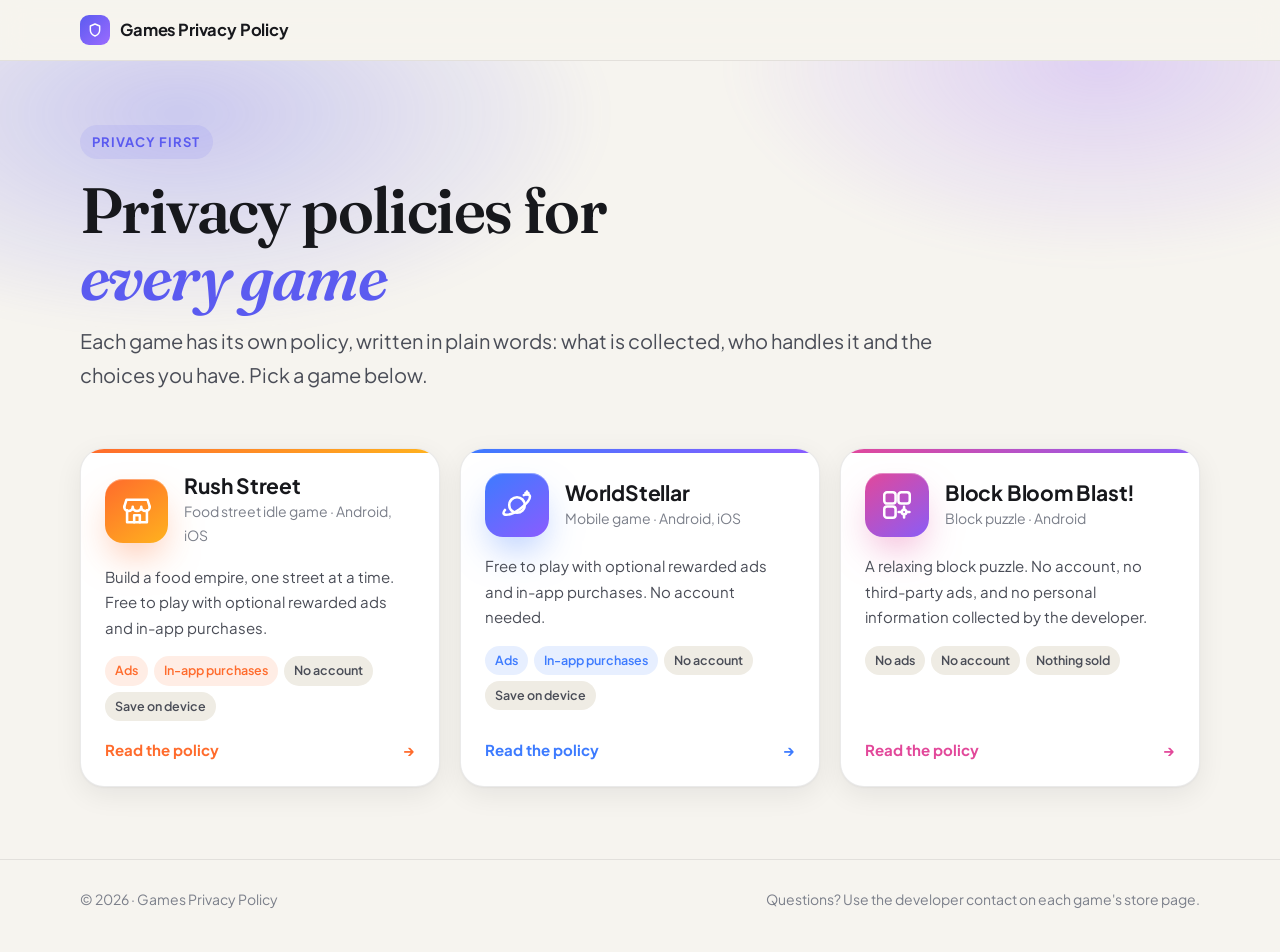
==== commit 84880260: "Add WorldStellar privacy policy New page at /worldstellar/ (ads, purchases, partners, rights) with i" ====
--- a/index.html
+++ b/index.html
@@ -4,7 +4,7 @@
   <meta charset="utf-8">
   <meta name="viewport" content="width=device-width, initial-scale=1">
   <title>Games Privacy Policy</title>
-  <meta name="description" content="Privacy policies for every game: Rush Street, Block Bloom Blast! and more.">
+  <meta name="description" content="Privacy policies for every game: Rush Street, WorldStellar, Block Bloom Blast! and more.">
   <meta name="theme-color" content="#5b5bf0">
   <link rel="preconnect" href="https://fonts.googleapis.com">
   <link rel="preconnect" href="https://fonts.gstatic.com" crossorigin>
@@ -51,6 +51,26 @@
     <div class="go">Read the policy <span class="arrow">→</span></div>
   </a>
 
+  <a class="game-card theme-worldstellar" href="worldstellar/">
+    <div class="top">
+      <div class="game-icon" aria-hidden="true">
+        <svg viewBox="0 0 24 24" fill="none" stroke="currentColor" stroke-width="1.8" stroke-linecap="round" stroke-linejoin="round"><circle cx="12" cy="12" r="5.5"/><path d="M3.5 15.5c-1.6 2-1.4 3.4 1 3.4 2.6 0 7-2 10.9-5.2 3.9-3.2 6.2-6.6 5.6-8.3-.4-1.1-2-1.2-4.2-.4"/><path d="M19 2.5v2M18 3.5h2"/></svg>
+      </div>
+      <div>
+        <h2>WorldStellar</h2>
+        <p class="sub">Mobile game · Android, iOS</p>
+      </div>
+    </div>
+    <p>Free to play with optional rewarded ads and in-app purchases. No account needed.</p>
+    <div class="tags">
+      <span class="tag on">Ads</span>
+      <span class="tag on">In-app purchases</span>
+      <span class="tag">No account</span>
+      <span class="tag">Save on device</span>
+    </div>
+    <div class="go">Read the policy <span class="arrow">→</span></div>
+  </a>
+
   <a class="game-card theme-block-bloom" href="block-bloom-blast/">
     <div class="top">
       <div class="game-icon" aria-hidden="true">
--- a/assets/style.css
+++ b/assets/style.css
@@ -47,6 +47,11 @@
   --accent-2: #ffb21e;
   --accent-soft: rgba(255, 107, 44, 0.12);
 }
+.theme-worldstellar {
+  --accent: #3d7bff;
+  --accent-2: #8a5cff;
+  --accent-soft: rgba(61, 123, 255, 0.12);
+}
 .theme-block-bloom {
   --accent: #e2489a;
   --accent-2: #8b5cf6;
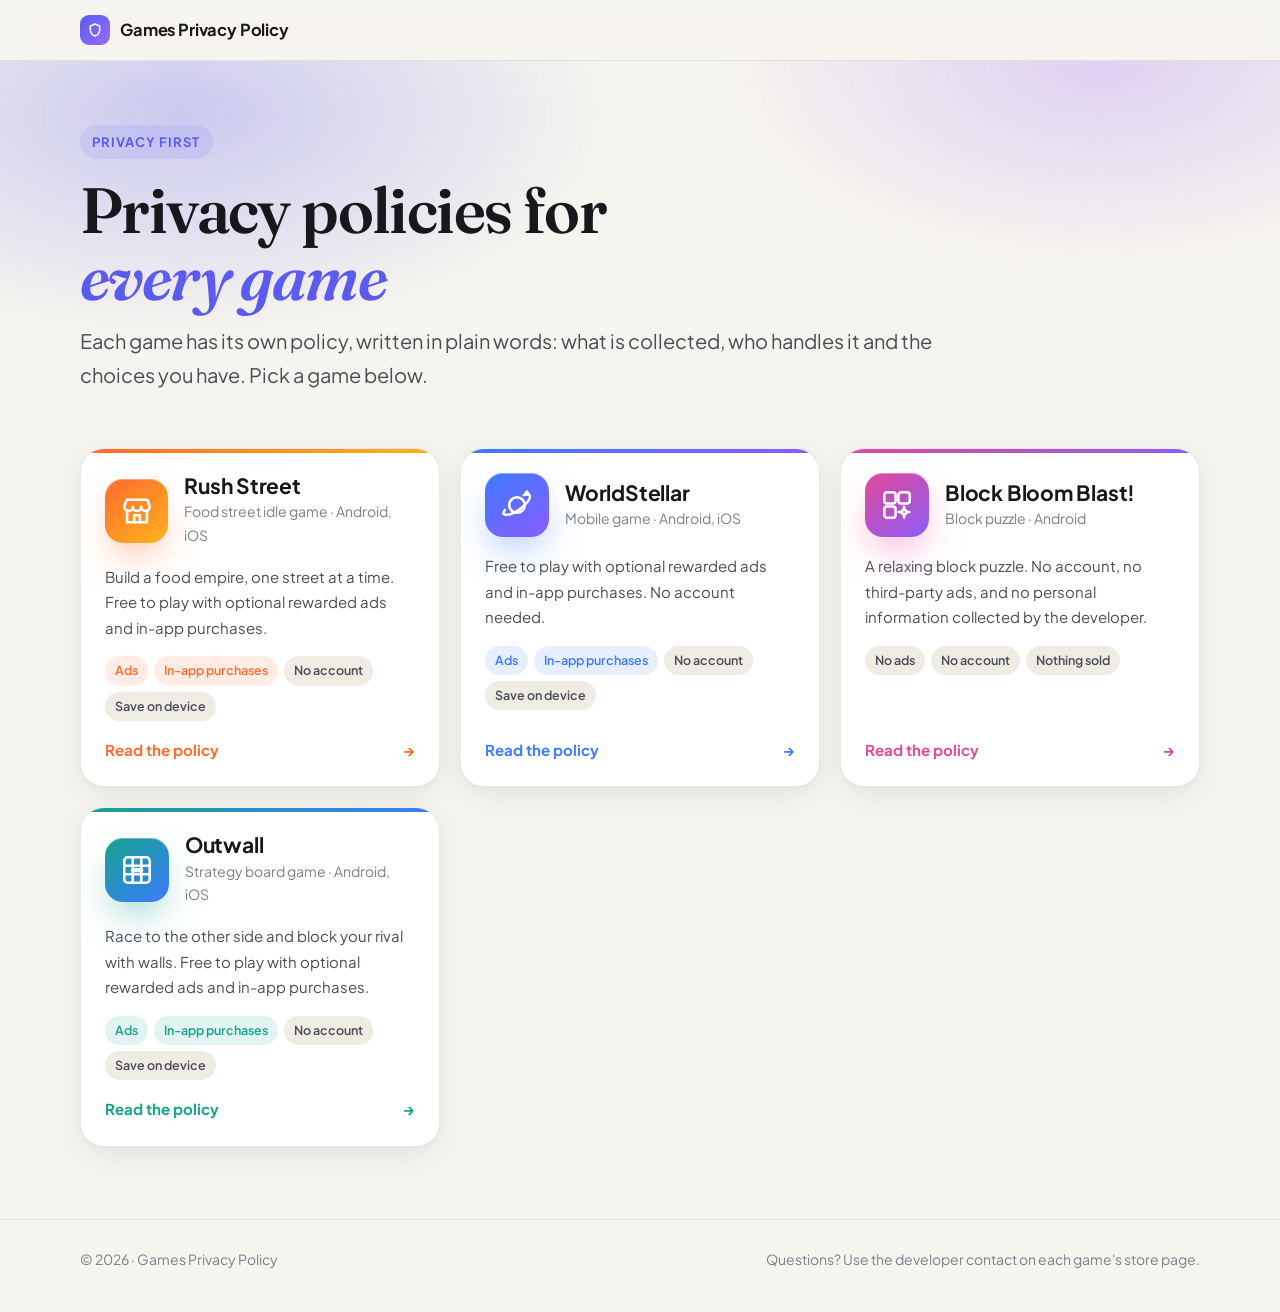
==== commit 8ed84352: "Add Outwall privacy policy" ====
--- a/index.html
+++ b/index.html
@@ -4,7 +4,7 @@
   <meta charset="utf-8">
   <meta name="viewport" content="width=device-width, initial-scale=1">
   <title>Games Privacy Policy</title>
-  <meta name="description" content="Privacy policies for every game: Rush Street, WorldStellar, Block Bloom Blast! and more.">
+  <meta name="description" content="Privacy policies for every game: Rush Street, WorldStellar, Block Bloom Blast!, Outwall and more.">
   <meta name="theme-color" content="#5b5bf0">
   <link rel="preconnect" href="https://fonts.googleapis.com">
   <link rel="preconnect" href="https://fonts.gstatic.com" crossorigin>
@@ -89,6 +89,25 @@
     </div>
     <div class="go">Read the policy <span class="arrow">→</span></div>
   </a>
+  <a class="game-card theme-outwall" href="outwall/">
+    <div class="top">
+      <div class="game-icon" aria-hidden="true">
+        <svg viewBox="0 0 24 24" fill="none" stroke="currentColor" stroke-width="1.8" stroke-linecap="round" stroke-linejoin="round"><rect x="3" y="3" width="18" height="18" rx="2.5"/><path d="M9 3v18M15 3v18M3 9h18M3 15h18"/><path d="M9 12h6" stroke-width="3"/></svg>
+      </div>
+      <div>
+        <h2>Outwall</h2>
+        <p class="sub">Strategy board game · Android, iOS</p>
+      </div>
+    </div>
+    <p>Race to the other side and block your rival with walls. Free to play with optional rewarded ads and in-app purchases.</p>
+    <div class="tags">
+      <span class="tag on">Ads</span>
+      <span class="tag on">In-app purchases</span>
+      <span class="tag">No account</span>
+      <span class="tag">Save on device</span>
+    </div>
+    <div class="go">Read the policy <span class="arrow">→</span></div>
+  </a>
 </main>
 
 <footer>
--- a/assets/style.css
+++ b/assets/style.css
@@ -57,6 +57,11 @@
   --accent-2: #8b5cf6;
   --accent-soft: rgba(226, 72, 154, 0.12);
 }
+.theme-outwall {
+  --accent: #14a38b;
+  --accent-2: #3d7bff;
+  --accent-soft: rgba(20, 163, 139, 0.12);
+}
 
 * { box-sizing: border-box; }
 html { scroll-behavior: smooth; -webkit-text-size-adjust: 100%; }
